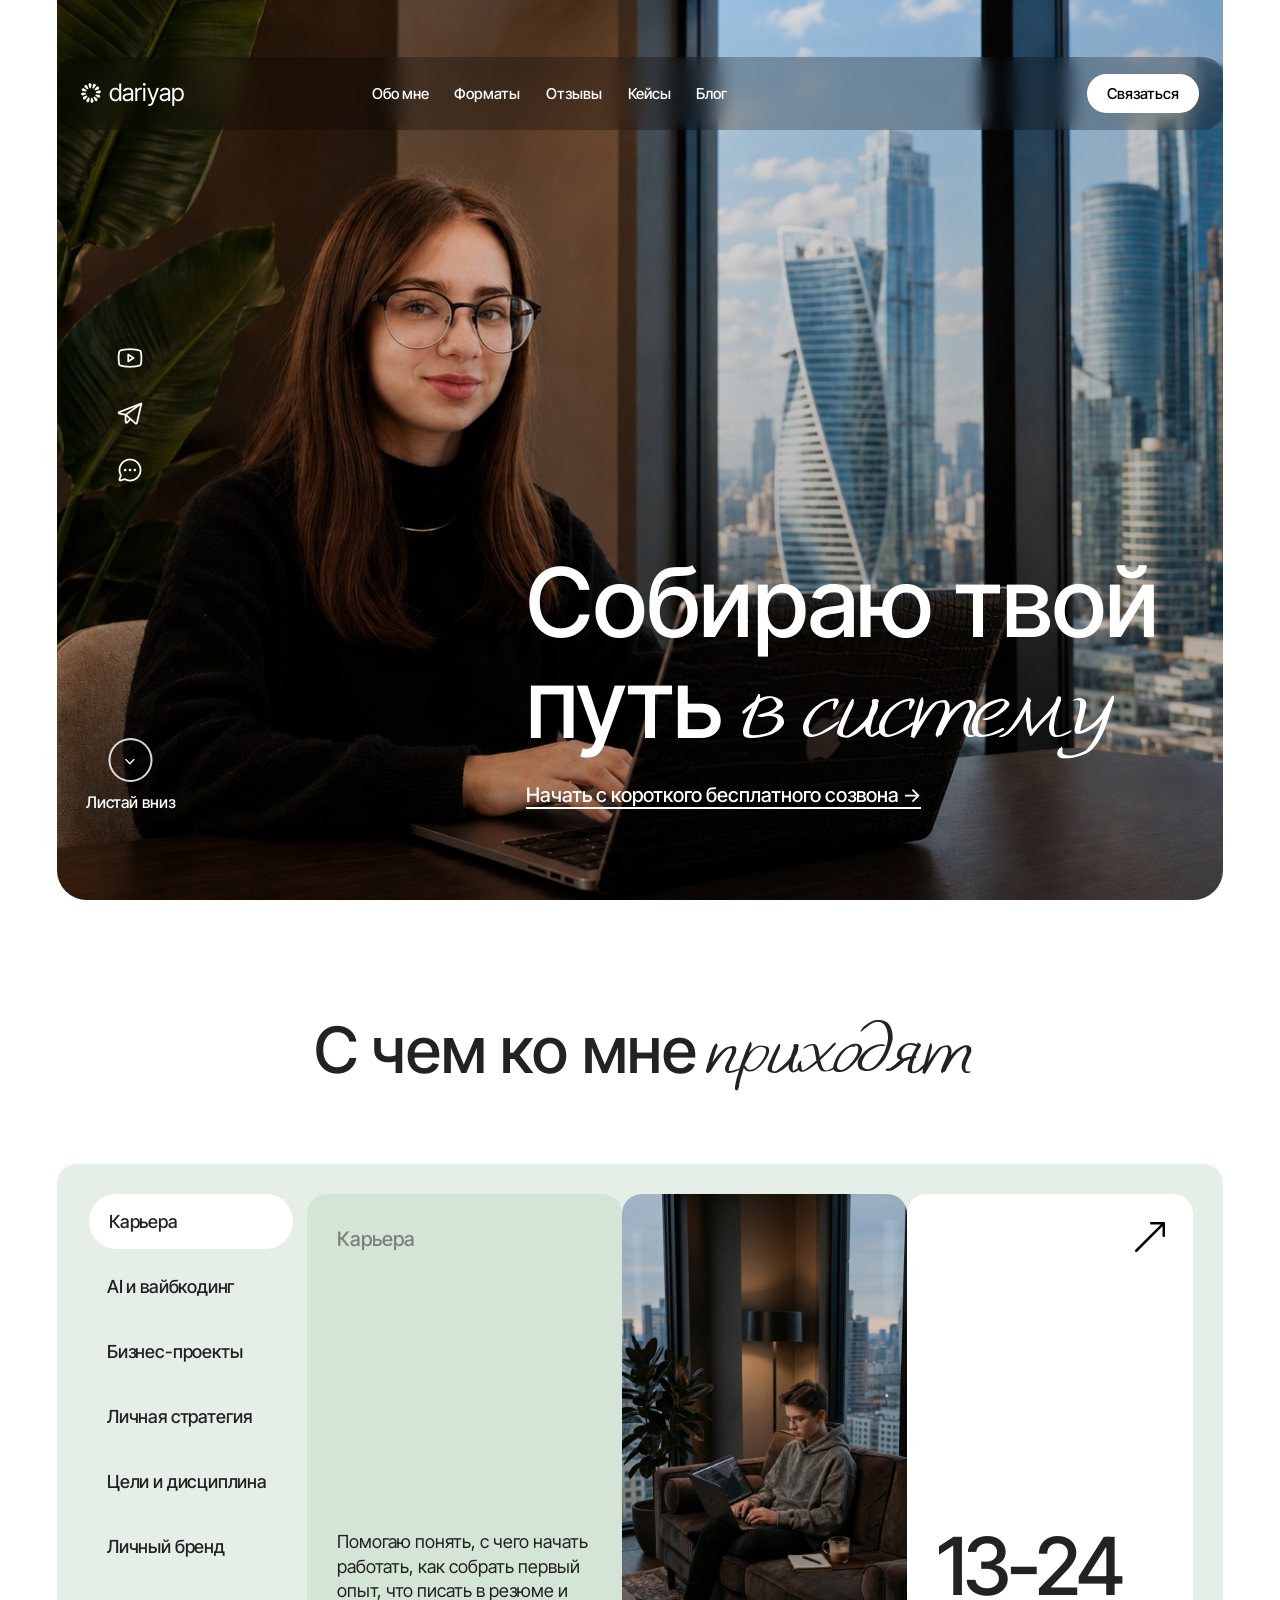
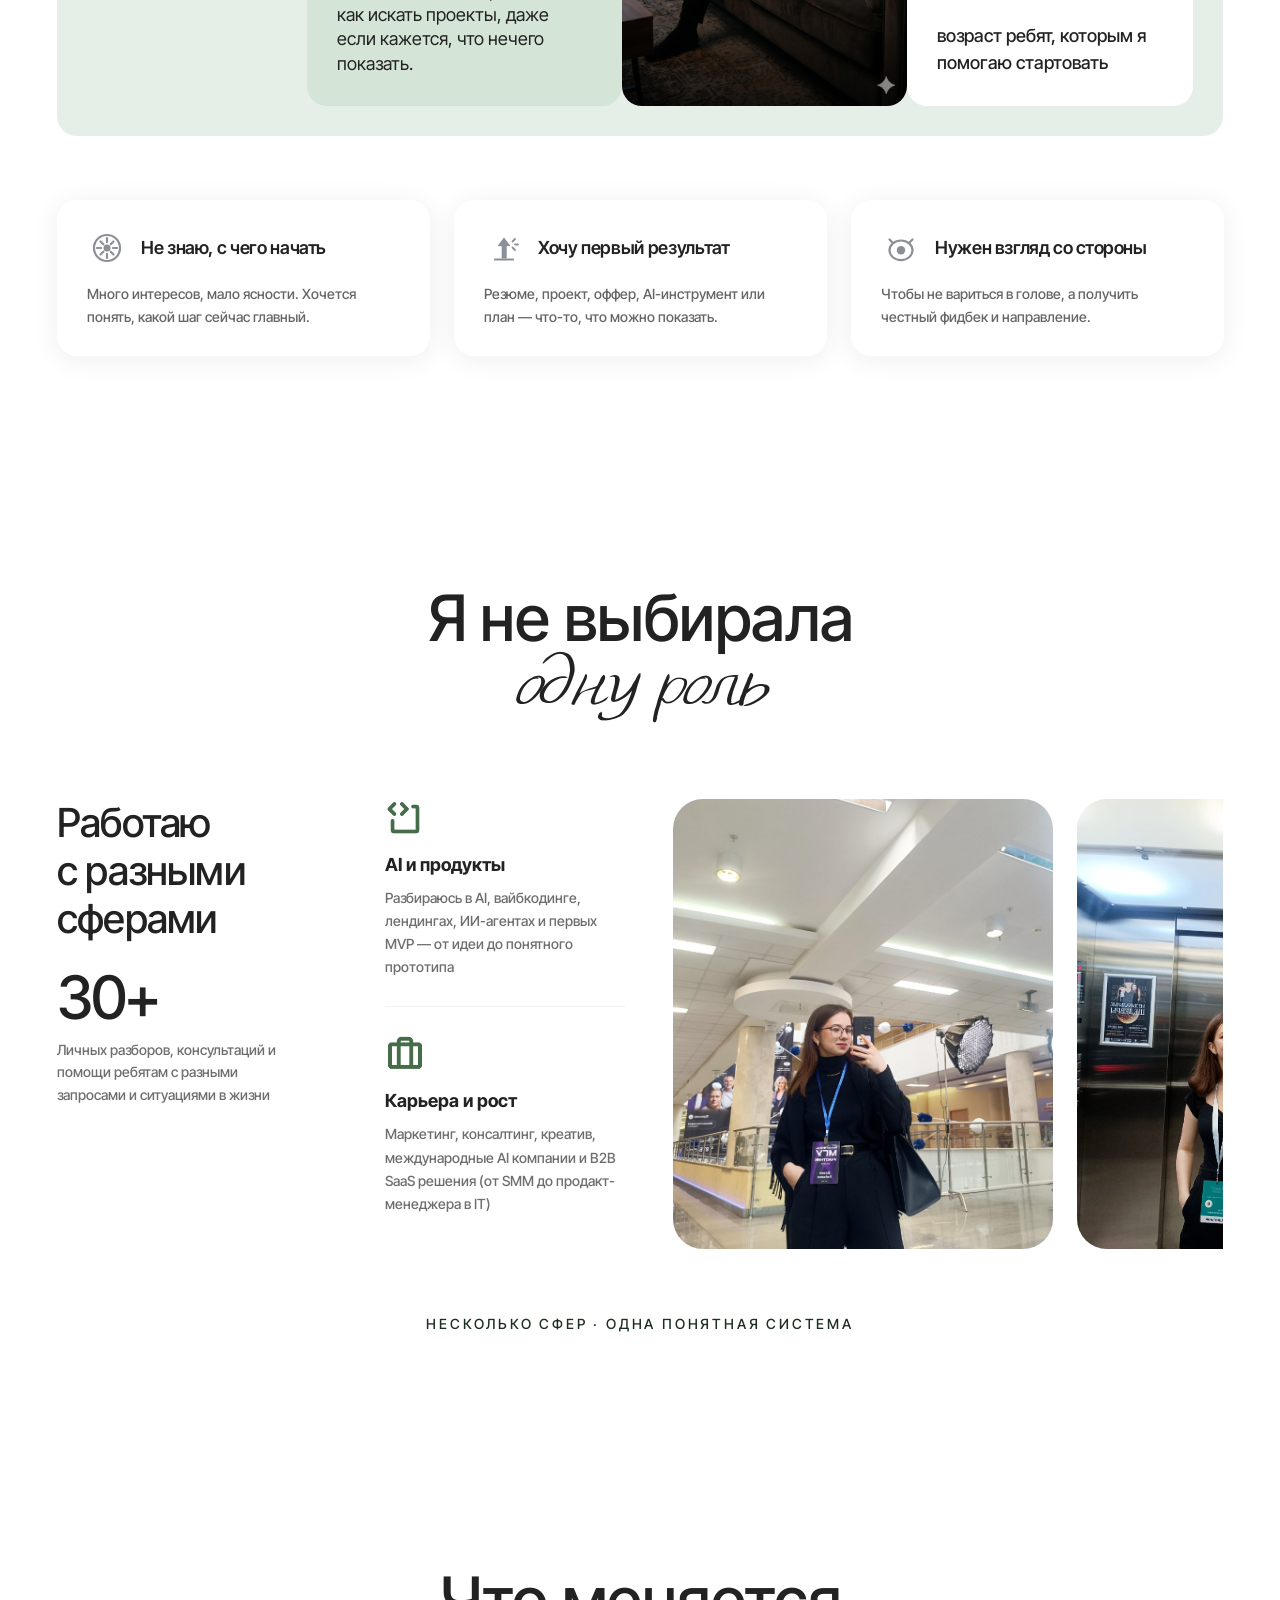
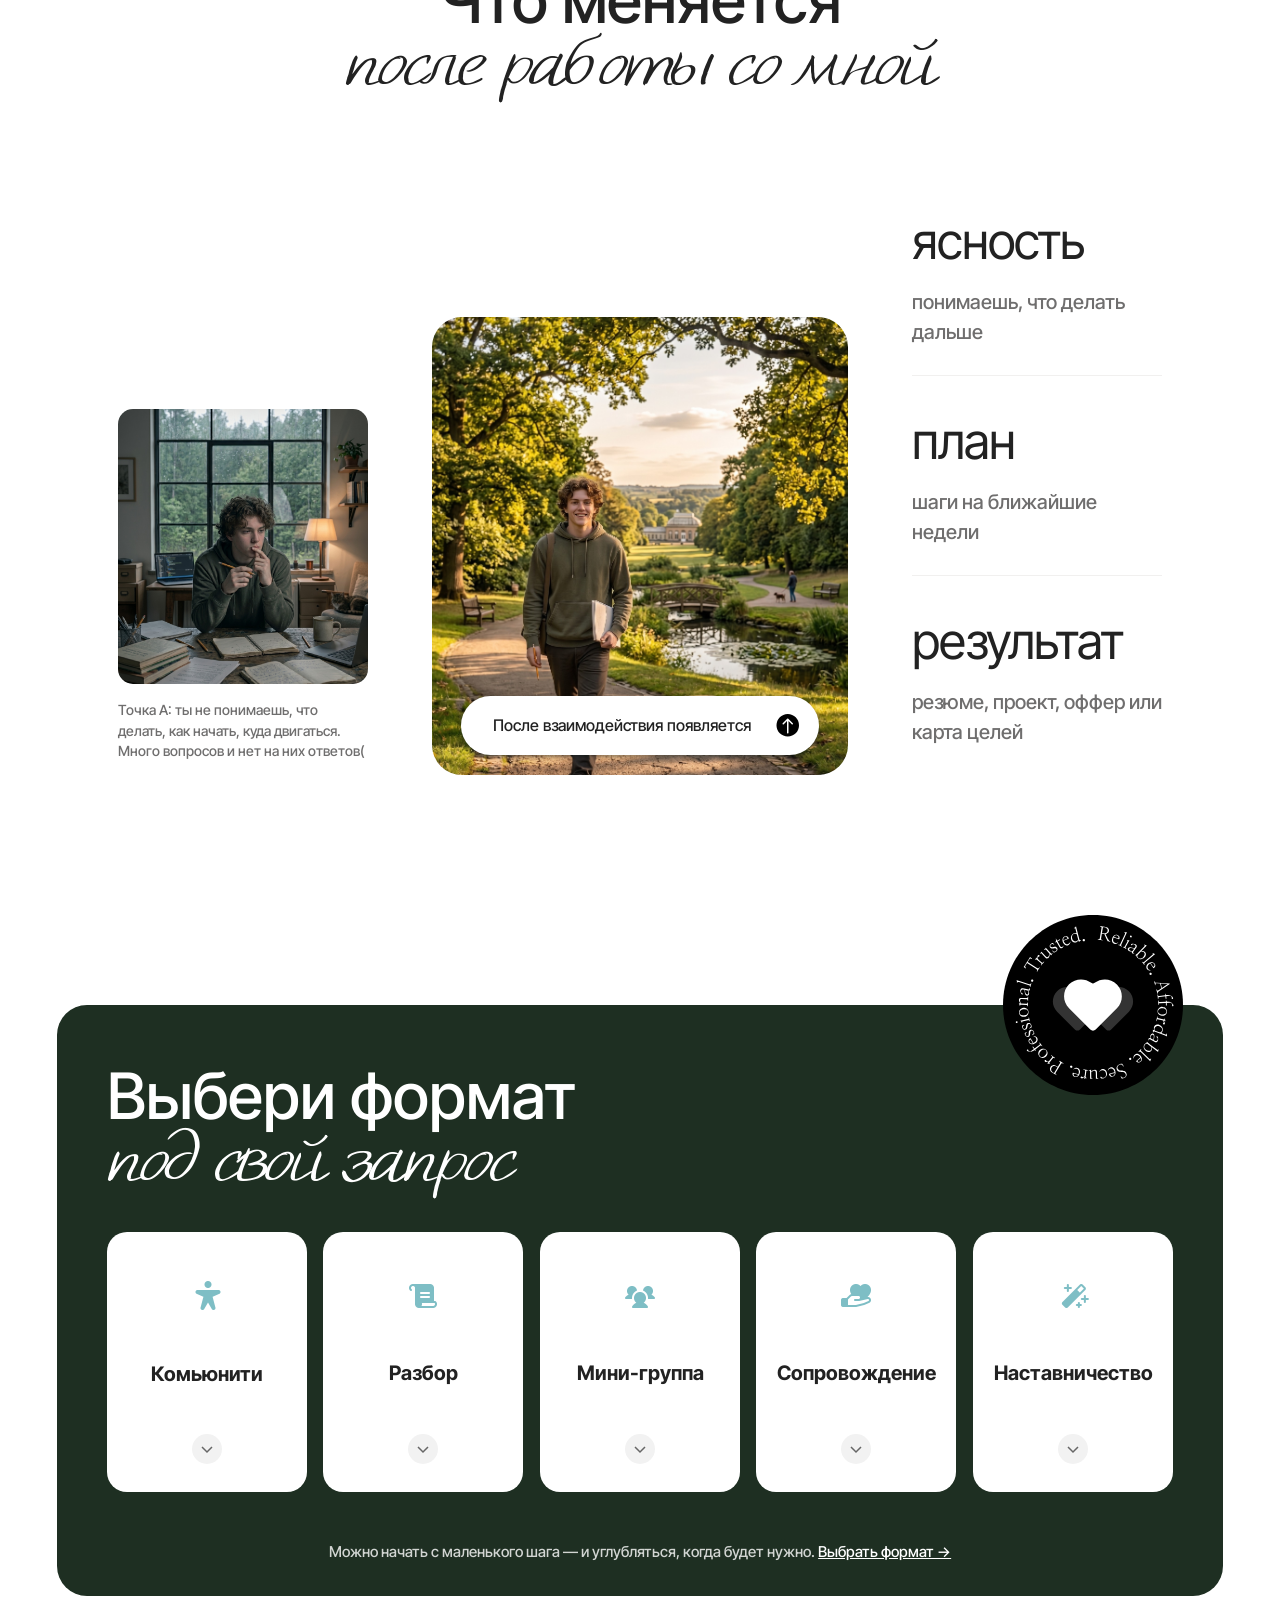
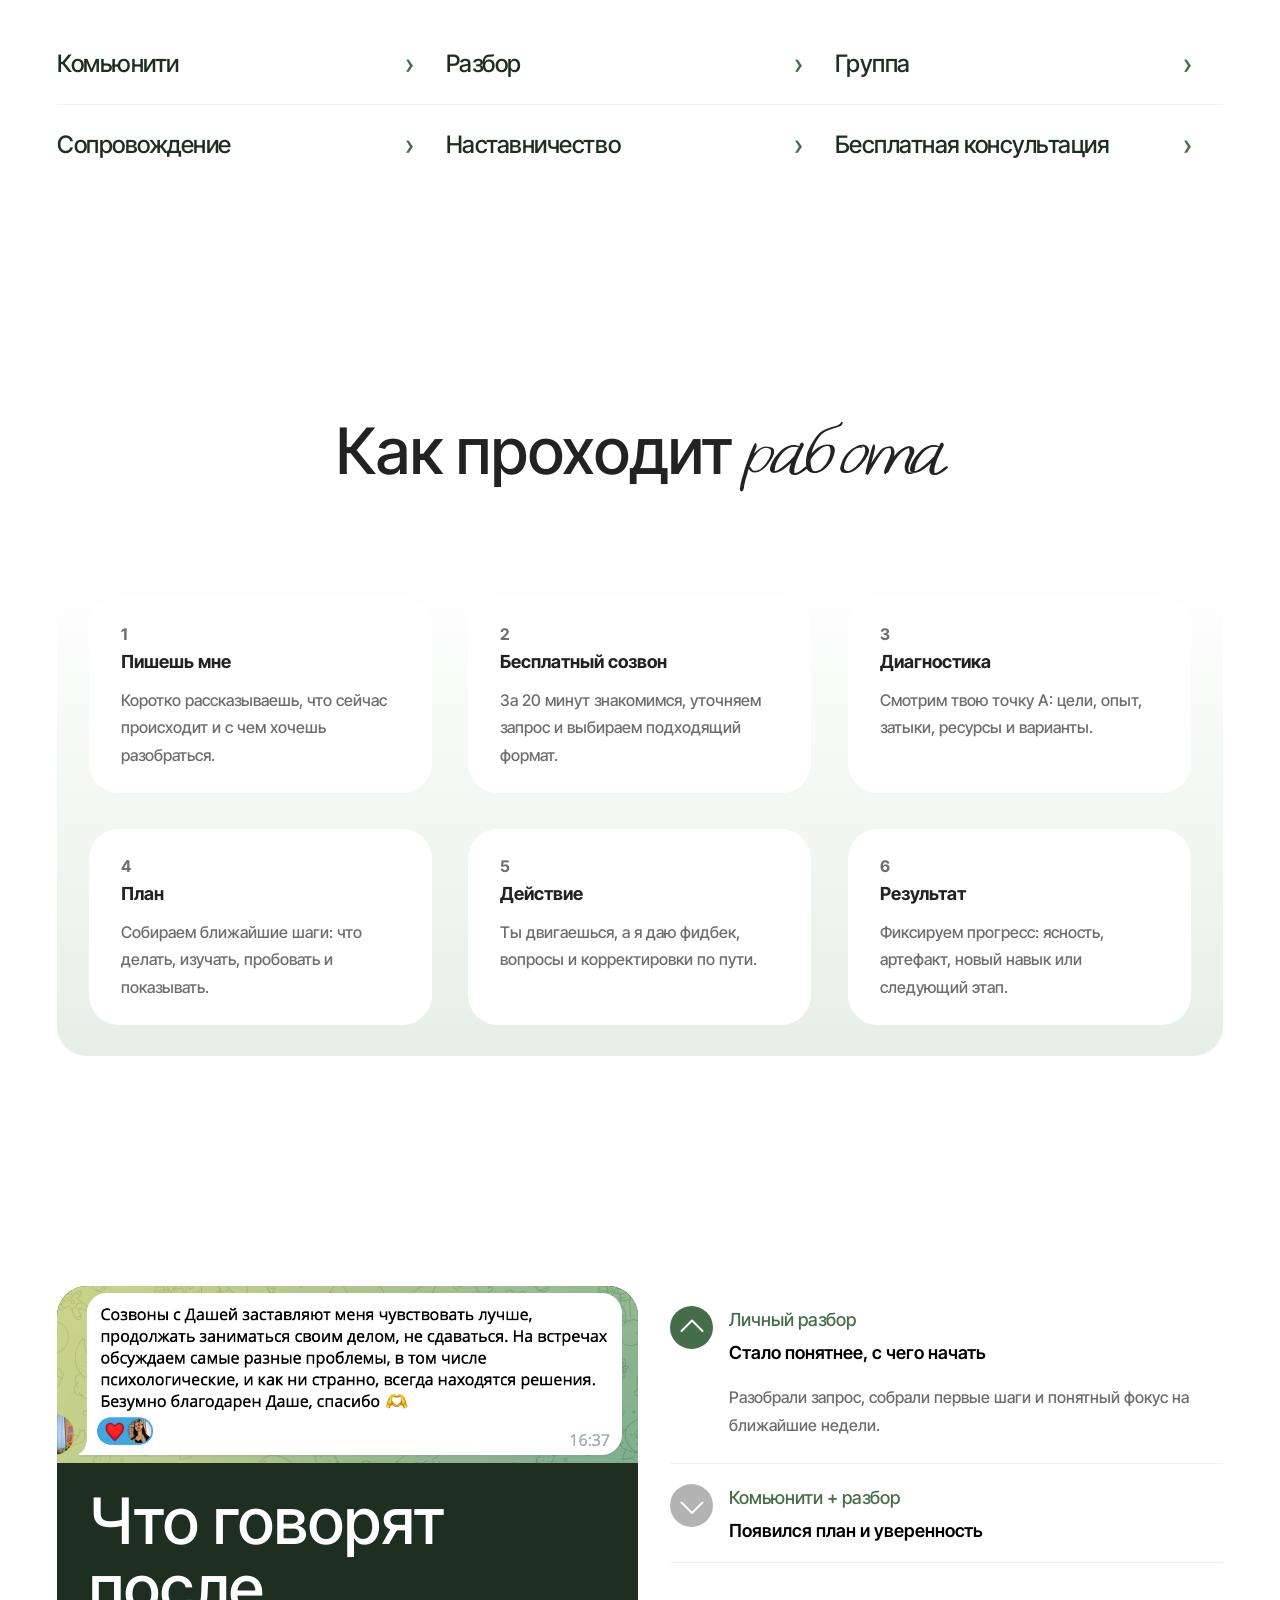
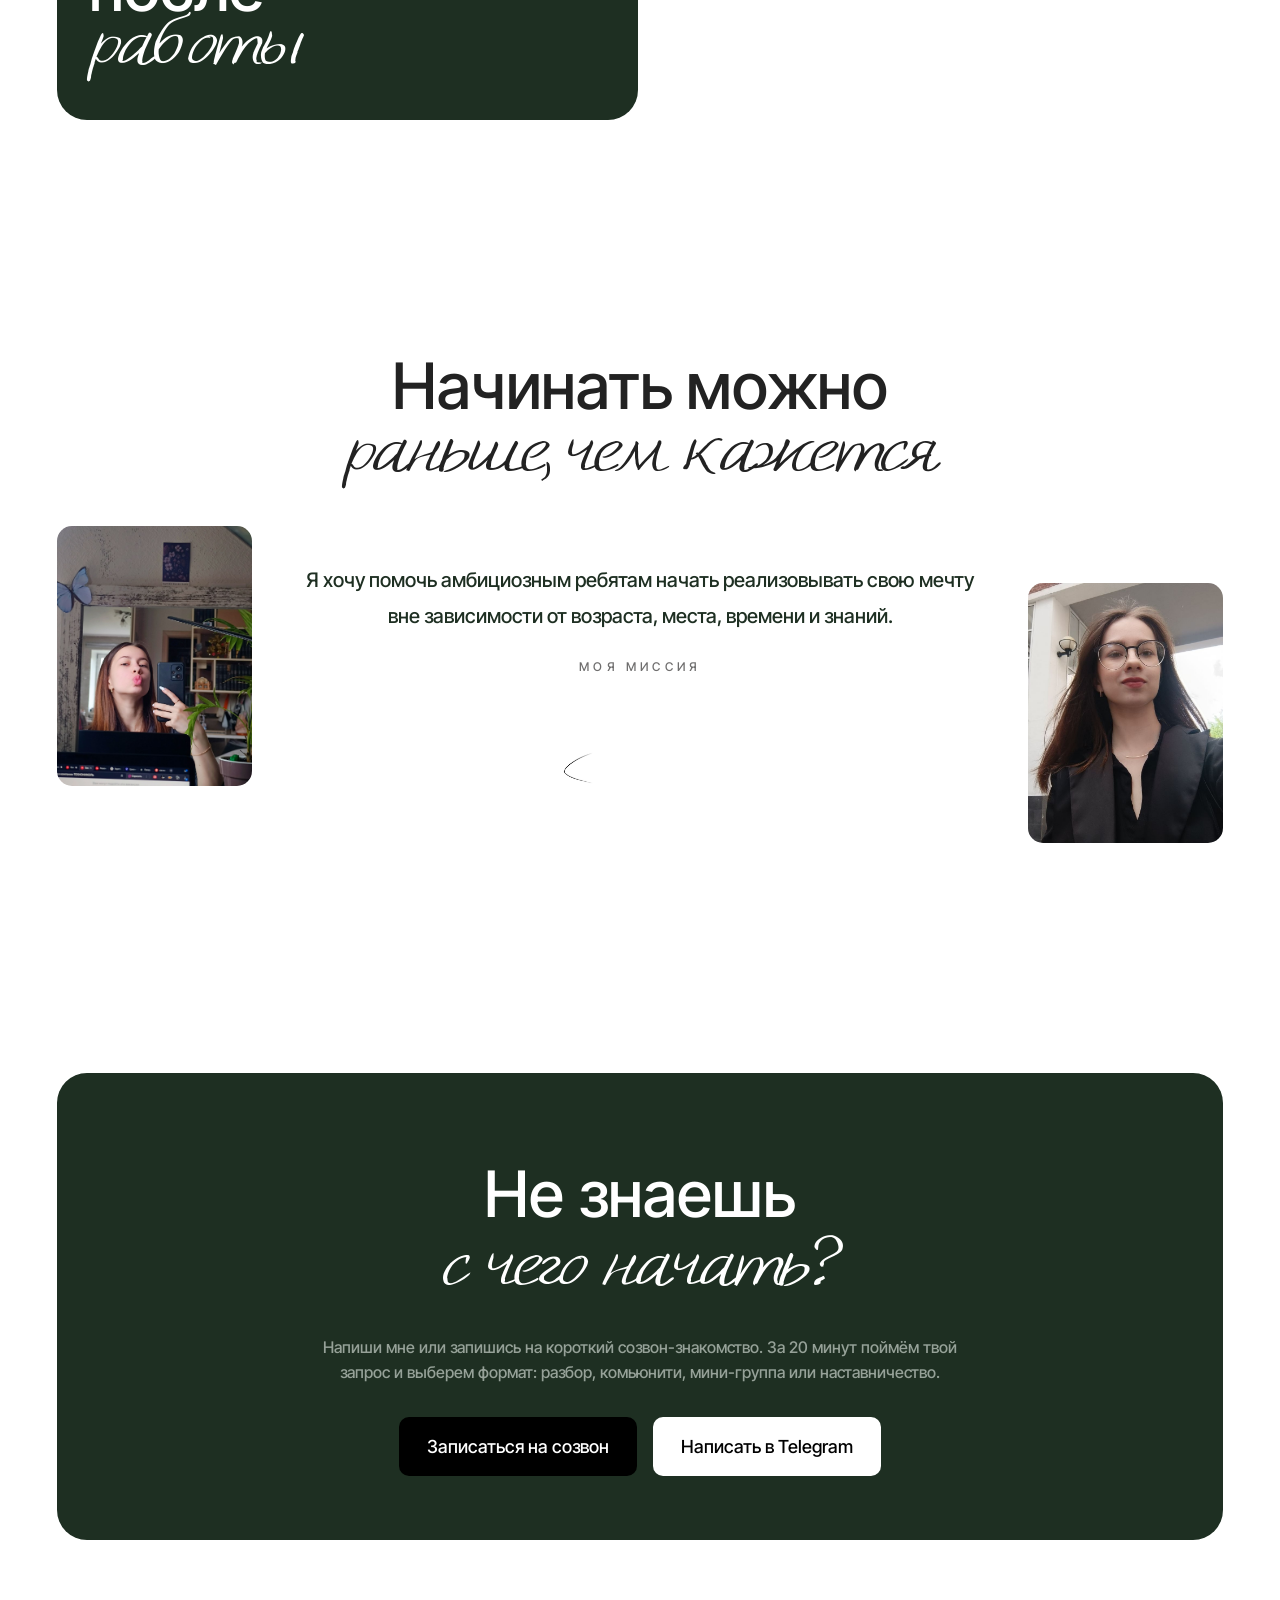
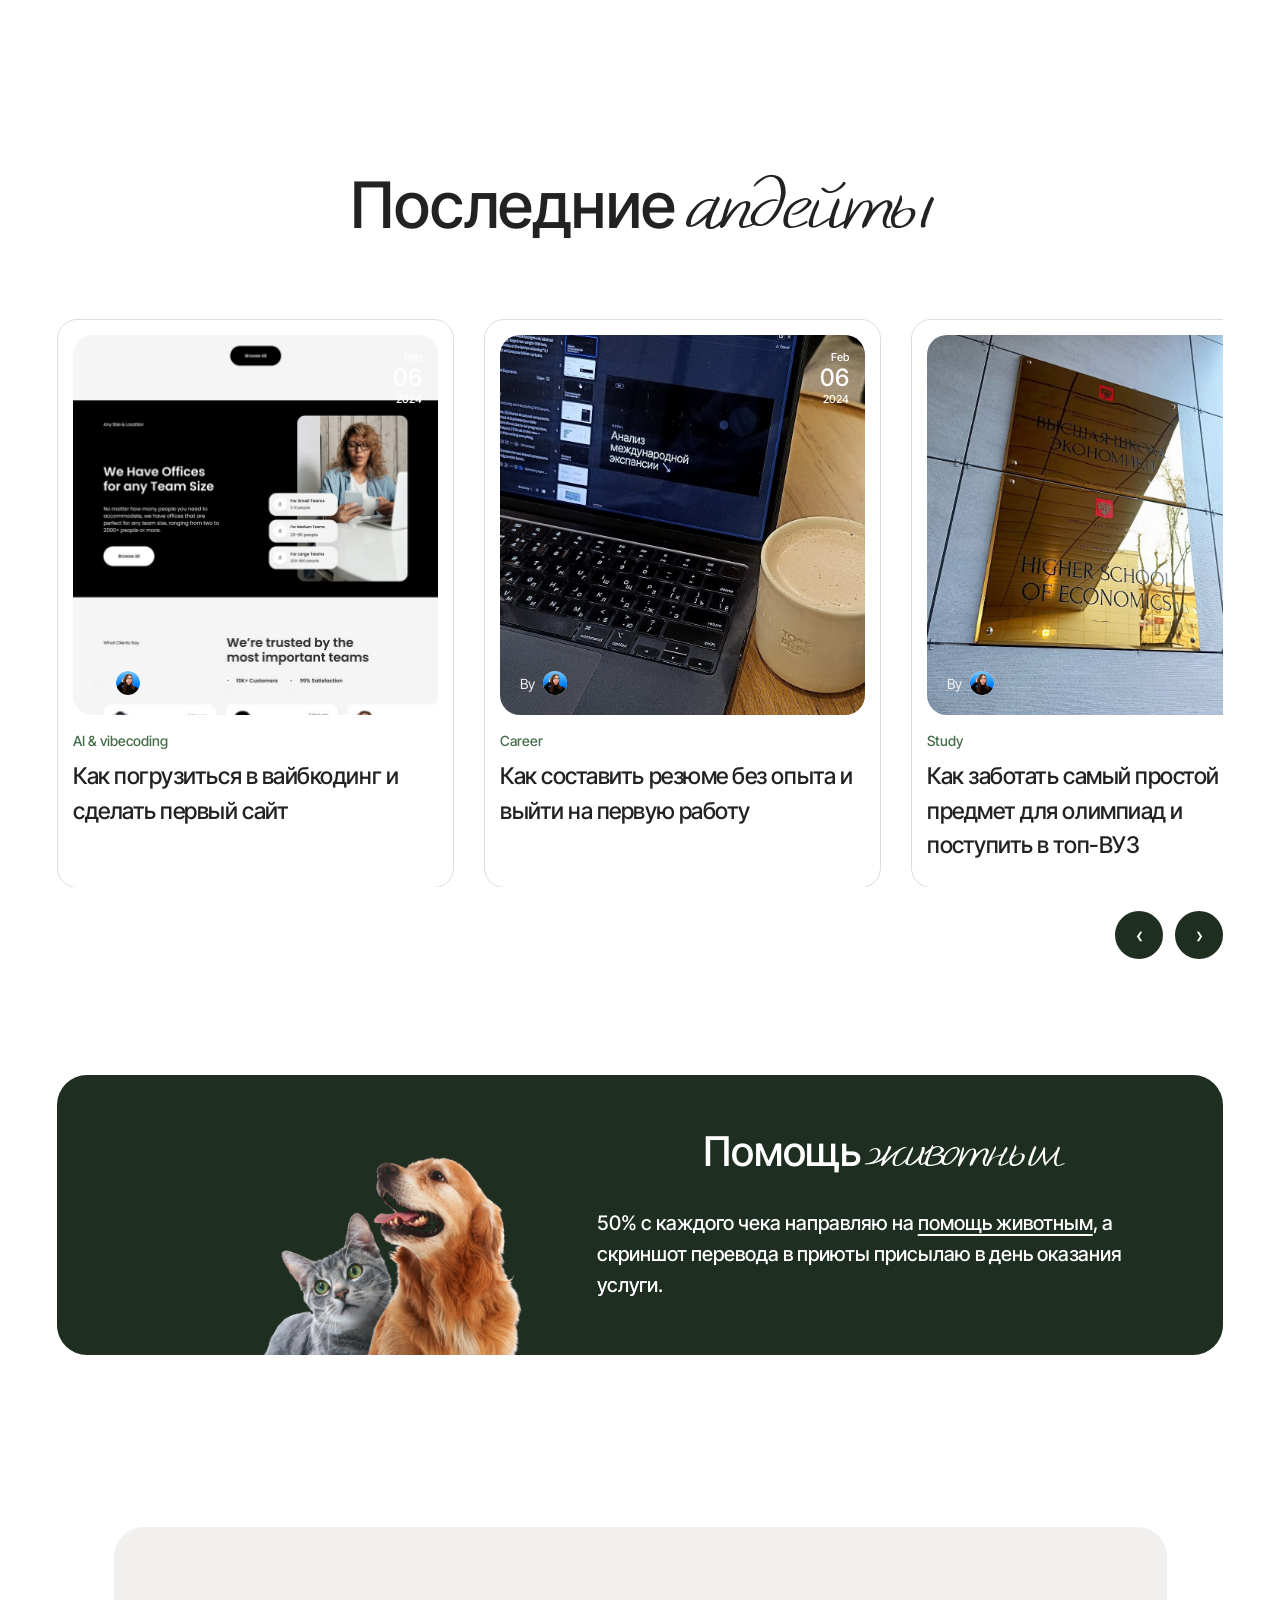
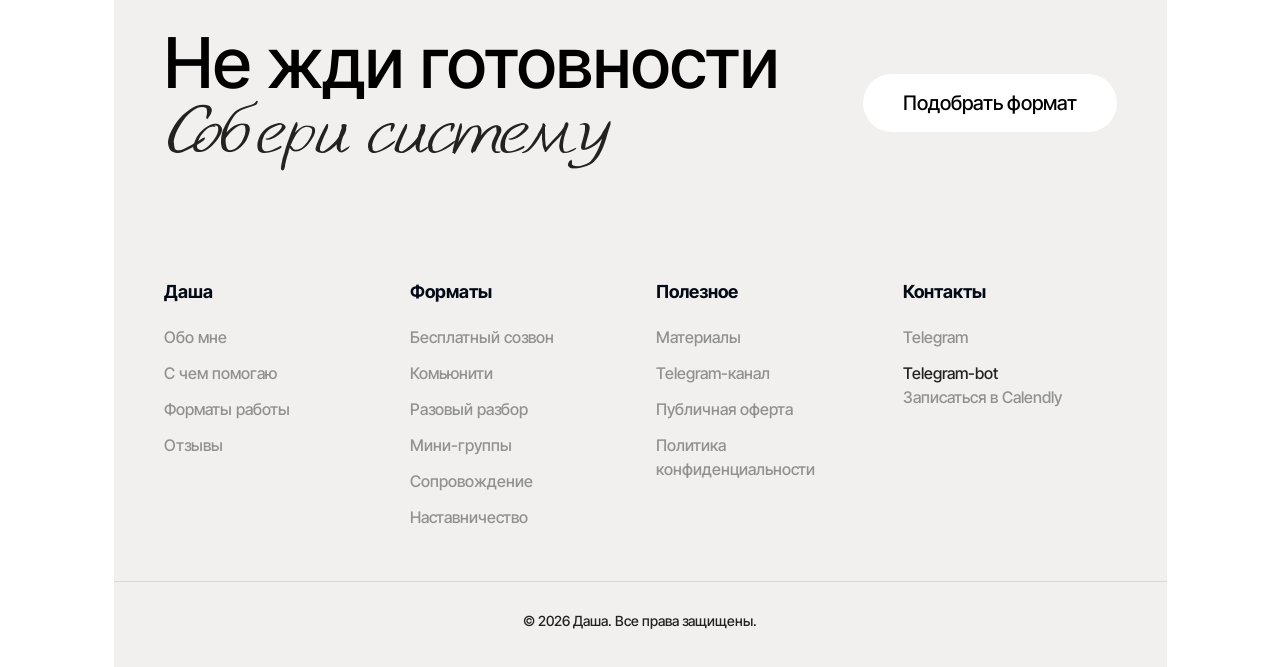
==== index.html @ 3231fe4c "Initial commit: сайт dariyap.ru + автодеплой через GitHub Actions" ====
<!DOCTYPE html>
<html lang="ru">
<head>
  <!-- Yandex.Metrika counter -->
  <script type="text/javascript">
     (function(m,e,t,r,i,k,a){m[i]=m[i]||function(){(m[i].a=m[i].a||[]).push(arguments)};
     m[i].l=1*new Date();
     for (var j = 0; j < document.scripts.length; j++) {if (document.scripts[j].src === r) { return; }}
     k=e.createElement(t),a=e.getElementsByTagName(t)[0],k.async=1,k.src=r,a.parentNode.insertBefore(k,a)})
     (window, document, "script", "https://mc.yandex.ru/metrika/tag.js", "ym");

     ym(110445798, "init", {
          clickmap:true,
          trackLinks:true,
          accurateTrackBounce:true,
          webvisor:true
     });
  </script>
  <noscript><div><img src="https://mc.yandex.ru/watch/110445798" style="position:absolute; left:-9999px;" alt="" /></div></noscript>
  <!-- /Yandex.Metrika counter -->

  <meta charset="UTF-8">
  <meta name="viewport" content="width=device-width, initial-scale=1.0">
  <link rel="icon" href="/favicon.ico" sizes="any">
  <link rel="icon" href="/assets/images/favicon-32x32.png" type="image/png" sizes="32x32">
  <link rel="icon" href="/assets/images/favicon-16x16.png" type="image/png" sizes="16x16">
  <link rel="apple-touch-icon" href="/assets/images/apple-touch-icon.png">
  <meta name="description" content="Даша — менторство, карьера, AI и вайбкодинг. Собираю твой путь в систему.">
  <link rel="canonical" href="https://dariyap.ru/">
  <meta property="og:type" content="website">
  <meta property="og:locale" content="ru_RU">
  <meta property="og:title" content="Даша — ментор и наставник">
  <meta property="og:description" content="Даша — менторство, карьера, AI и вайбкодинг. Собираю твой путь в систему.">
  <meta property="og:url" content="https://dariyap.ru/">
  <meta property="og:image" content="https://dariyap.ru/assets/images/hero-1.jpg">
  <meta name="twitter:card" content="summary_large_image">
  <meta name="twitter:title" content="Даша — ментор и наставник">
  <meta name="twitter:description" content="Даша — менторство, карьера, AI и вайбкодинг. Собираю твой путь в систему.">
  <meta name="twitter:image" content="https://dariyap.ru/assets/images/hero-1.jpg">
  <title>Даша — ментор и наставник</title>
  <link rel="stylesheet" href="css/fonts.css">
  <link rel="stylesheet" href="css/styles.css">
  <link rel="stylesheet" href="css/desktop-figma.css">
  <link rel="stylesheet" href="css/divi-demo.css">
</head>
<body class="figma-desktop">
  <header class="header" id="header">
    <a href="#hero" class="header__logo">
      <img src="assets/images/logo.svg" alt="" width="21" height="21">
      <span>dariyap</span>
    </a>
    <nav class="header__nav" aria-label="Основное меню">
      <a href="#about">Обо мне</a>
      <a href="#formats">Форматы</a>
      <a href="#reviews">Отзывы</a>
      <a href="#changes">Кейсы</a>
      <a href="#blog">Блог</a>
    </nav>
    <a href="https://t.me/daria_ya5" class="header__cta" target="_blank" rel="noopener noreferrer">Связаться</a>
    <button class="header__burger" type="button" aria-label="Открыть меню" aria-expanded="false" id="burger">
      <span></span><span></span><span></span>
    </button>
  </header>

  <main class="page">
    <section class="hero" id="hero">
      <div class="hero__bg" aria-hidden="true">
        <img src="assets/images/hero-1.jpg" alt="">
      </div>
      <div class="hero__overlay">
        <nav class="hero__social" aria-label="Соцсети и контакты">
          <a href="https://www.youtube.com/@dariyapay" class="hero__social-link" target="_blank" rel="noopener noreferrer" aria-label="YouTube">
            <img src="assets/images/hero-social-youtube.png" alt="" width="44" height="44">
          </a>
          <a href="https://t.me/dariyapay" class="hero__social-link" target="_blank" rel="noopener noreferrer" aria-label="Telegram">
            <img src="assets/images/hero-social-telegram.png" alt="" width="44" height="44">
          </a>
          <a href="https://t.me/daria_ya5" class="hero__social-link" target="_blank" rel="noopener noreferrer" aria-label="Написать в чат">
            <img src="assets/images/hero-social-message.png" alt="" width="44" height="44">
          </a>
        </nav>
        <a href="#topics" class="hero__scroll">
          <span class="hero__scroll-group">
            <span class="hero__scroll-ring" aria-hidden="true">
              <img src="assets/images/icon-scroll.svg" alt="" width="20" height="21" class="hero__scroll-icon">
            </span>
            <span class="hero__scroll-label">Листай вниз</span>
          </span>
        </a>
        <div class="hero__content">
          <h1 class="hero__title">
            <span class="hero__title-line">Собираю твой</span>
            <span class="hero__title-line">путь <span class="accent">в систему</span></span>
          </h1>
          <a href="https://calendly.com/dariapaivina/meet-with-me" class="hero__link" target="_blank" rel="noopener noreferrer">Начать с короткого бесплатного созвона →</a>
        </div>
      </div>
    </section>

    <section class="topics" id="topics">
      <div class="container">
        <h2 class="section-title section-title--inline problems__title">
          <span class="section-title__main">С чем ко мне </span><span class="section-title__accent accent">приходят</span>
        </h2>
        <div class="topics__panel">
          <nav class="topics__nav" role="tablist" aria-label="Темы запросов">
            <button type="button" class="topics__tab is-active" role="tab" aria-selected="true" data-topic="career">Карьера</button>
            <button type="button" class="topics__tab" role="tab" data-topic="ai">AI и вайбкодинг</button>
            <button type="button" class="topics__tab" role="tab" data-topic="business">Бизнес-проекты</button>
            <button type="button" class="topics__tab" role="tab" data-topic="strategy">Личная стратегия</button>
            <button type="button" class="topics__tab" role="tab" data-topic="goals">Цели и дисциплина</button>
            <button type="button" class="topics__tab" role="tab" data-topic="brand">Личный бренд</button>
          </nav>
          <div class="topics__switch" aria-hidden="true">
            <button type="button" class="topics__arrow" id="topic-prev" aria-label="Предыдущая тема">
              <svg width="18" height="18" viewBox="0 0 18 18" fill="none"><path d="M11 4l-5 5 5 5" stroke="currentColor" stroke-width="1.6" stroke-linecap="round" stroke-linejoin="round"/></svg>
            </button>
            <span class="topics__switch-name" id="topic-switch-name">Карьера</span>
            <button type="button" class="topics__arrow" id="topic-next" aria-label="Следующая тема">
              <svg width="18" height="18" viewBox="0 0 18 18" fill="none"><path d="M7 4l5 5-5 5" stroke="currentColor" stroke-width="1.6" stroke-linecap="round" stroke-linejoin="round"/></svg>
            </button>
          </div>
          <div class="topics__detail" id="topic-detail">
            <p class="topics__detail-label" id="topic-label">Карьера</p>
            <p class="topics__detail-text" id="topic-text">Помогаю понять, с чего начать работать, как собрать первый опыт, что писать в резюме и как искать проекты, даже если кажется, что нечего показать.</p>
          </div>
          <div class="topics__photo">
            <img src="assets/images/topic-photo.jpg" alt="" id="topic-image">
          </div>
          <div class="topics__stat">
            <a href="#formats" class="topics__stat-arrow" aria-label="Подробнее">
              <img src="assets/images/stat-arrow.svg" alt="" width="30" height="30">
            </a>
            <p class="topics__stat-num">13-24</p>
            <p class="topics__stat-desc">возраст ребят, которым я помогаю стартовать</p>
          </div>
        </div>
        <div class="topics__cards">
          <article class="topic-card">
            <div class="topic-card__head">
              <img src="assets/images/topic-icon-start.svg" alt="" class="topic-card__icon" width="40" height="40">
              <h3 class="topic-card__title">Не знаю, с чего начать</h3>
            </div>
            <p class="topic-card__text">Много интересов, мало ясности. Хочется понять, какой шаг сейчас главный.</p>
          </article>
          <article class="topic-card">
            <div class="topic-card__head">
              <img src="assets/images/topic-icon-result.svg" alt="" class="topic-card__icon" width="40" height="40">
              <h3 class="topic-card__title">Хочу первый результат</h3>
            </div>
            <p class="topic-card__text">Резюме, проект, оффер, AI-инструмент или план — что-то, что можно показать.</p>
          </article>
          <article class="topic-card">
            <div class="topic-card__head">
              <img src="assets/images/topic-icon-view.svg" alt="" class="topic-card__icon" width="40" height="40">
              <h3 class="topic-card__title">Нужен взгляд со стороны</h3>
            </div>
            <p class="topic-card__text">Чтобы не вариться в голове, а получить честный фидбек и направление.</p>
          </article>
        </div>
      </div>
    </section>

    <section class="roles" id="about">
      <div class="container">
        <img src="assets/images/logo-text.svg" alt="" class="roles__brand" width="200" height="34">
        <h2 class="section-title section-title--stack">
          <span class="section-title__main">Я не выбирала</span>
          <span class="section-title__accent accent">одну роль</span>
        </h2>
        <div class="roles__grid">
          <div class="roles__col-text">
            <h3 class="roles__heading">Работаю<br>с разными<br>сферами</h3>
            <p class="roles__stat-big">30+</p>
            <p class="roles__stat-desc">Личных разборов, консультаций и помощи ребятам с разными запросами и ситуациями в жизни</p>
          </div>
          <div class="roles__col-features">
            <div class="roles__feature">
              <img src="assets/images/roles-icon-ai.png" alt="" class="roles__feature-icon" width="40" height="40">
              <h4>AI и продукты</h4>
              <p>Разбираюсь в AI, вайбкодинге, лендингах, ИИ-агентах и первых MVP — от идеи до понятного прототипа</p>
            </div>
            <div class="roles__feature">
              <img src="assets/images/roles-icon-career.png" alt="" class="roles__feature-icon" width="40" height="40">
              <h4>Карьера и рост</h4>
              <p>Маркетинг, консалтинг, креатив, международные AI компании и B2B SaaS решения (от SMM до продакт-менеджера в IT)</p>
            </div>
          </div>
          <div class="roles__gallery">
            <img src="assets/images/gallery-1.png" alt="Даша в городе">
            <img src="assets/images/gallery-2.png" alt="Даша на мероприятии">
            <img src="assets/images/gallery-3.png" alt="Даша у цветочного зеркала">
          </div>
        </div>
        <p class="roles__tagline">Несколько сфер · одна понятная система</p>
      </div>
    </section>

    <section class="changes" id="changes">
      <div class="container">
        <h2 class="section-title section-title--stack">
          <span class="section-title__main">Что меняется</span>
          <span class="section-title__accent accent">после работы со мной</span>
        </h2>
        <div class="changes__grid">
          <div class="changes__before">
            <img src="assets/images/changes-before.jpg" alt="Точка А">
            <p>Точка А: ты не понимаешь, что делать, как начать, куда двигаться. Много вопросов и нет на них ответов(</p>
          </div>
          <div class="changes__center">
            <img src="assets/images/changes-main.jpg" alt="После разбора">
            <a href="#formats" class="changes__pill">
              <span>После взаимодействия появляется</span>
              <img src="assets/images/pill-arrow.svg" alt="" class="changes__pill-icon" width="24" height="24">
            </a>
          </div>
          <div class="changes__steps">
            <div class="changes__step">
              <h4>ясность</h4>
              <p>понимаешь, что делать дальше</p>
            </div>
            <div class="changes__step">
              <h4>план</h4>
              <p>шаги на ближайшие недели</p>
            </div>
            <div class="changes__step">
              <h4>результат</h4>
              <p>резюме, проект, оффер или карта целей</p>
            </div>
          </div>
        </div>
      </div>
    </section>

    <section class="formats" id="formats">
      <div class="container">
        <div class="formats__block">
          <div class="formats__head">
            <h2 class="formats__title">
              <span>Выбери формат</span>
              <span class="accent">под свой запрос</span>
            </h2>
            <img src="assets/images/decor.svg" alt="" class="decor-badge formats__badge" width="180" height="180">
          </div>
          <div class="formats__cards">
            <a href="formats/community.html" class="format-card">
              <img src="assets/images/format-icon-community.png" alt="" class="format-card__icon" width="33" height="32">
              <h4>Комьюнити</h4>
              <span class="format-card__arrow" aria-hidden="true">
                <svg width="20" height="20" viewBox="0 0 20 20"><path d="M5 8l5 5 5-5" stroke="currentColor" stroke-width="1.5" fill="none"/></svg>
              </span>
            </a>
            <a href="formats/review.html" class="format-card">
              <img src="assets/images/format-icon-review.png" alt="" class="format-card__icon" width="33" height="32">
              <h4>Разбор</h4>
              <span class="format-card__arrow" aria-hidden="true">
                <svg width="20" height="20" viewBox="0 0 20 20"><path d="M5 8l5 5 5-5" stroke="currentColor" stroke-width="1.5" fill="none"/></svg>
              </span>
            </a>
            <a href="formats/group.html" class="format-card">
              <img src="assets/images/format-icon-group.png" alt="" class="format-card__icon" width="33" height="32">
              <h4>Мини-группа</h4>
              <span class="format-card__arrow" aria-hidden="true">
                <svg width="20" height="20" viewBox="0 0 20 20"><path d="M5 8l5 5 5-5" stroke="currentColor" stroke-width="1.5" fill="none"/></svg>
              </span>
            </a>
            <a href="formats/support.html" class="format-card">
              <img src="assets/images/format-icon-support.png" alt="" class="format-card__icon" width="33" height="32">
              <h4>Сопровождение</h4>
              <span class="format-card__arrow" aria-hidden="true">
                <svg width="20" height="20" viewBox="0 0 20 20"><path d="M5 8l5 5 5-5" stroke="currentColor" stroke-width="1.5" fill="none"/></svg>
              </span>
            </a>
            <a href="formats/mentorship.html" class="format-card">
              <img src="assets/images/format-icon-mentor.png" alt="" class="format-card__icon" width="33" height="32">
              <h4>Наставничество</h4>
              <span class="format-card__arrow" aria-hidden="true">
                <svg width="20" height="20" viewBox="0 0 20 20"><path d="M5 8l5 5 5-5" stroke="currentColor" stroke-width="1.5" fill="none"/></svg>
              </span>
            </a>
          </div>
          <div class="formats__footer-bar">
            Можно начать с маленького шага — и углубляться, когда будет нужно.
            <a href="https://calendly.com/dariapaivina/meet-with-me" target="_blank" rel="noopener noreferrer">Выбрать формат →</a>
          </div>
        </div>
        <div class="formats__faq">
          <div class="formats__faq-col">
            <a href="formats/community.html" class="formats__faq-item"><span>Комьюнити</span><span class="formats__faq-chevron" aria-hidden="true">›</span></a>
            <a href="formats/support.html" class="formats__faq-item"><span>Сопровождение</span><span class="formats__faq-chevron" aria-hidden="true">›</span></a>
          </div>
          <div class="formats__faq-col">
            <a href="formats/review.html" class="formats__faq-item"><span>Разбор</span><span class="formats__faq-chevron" aria-hidden="true">›</span></a>
            <a href="formats/mentorship.html" class="formats__faq-item"><span>Наставничество</span><span class="formats__faq-chevron" aria-hidden="true">›</span></a>
          </div>
          <div class="formats__faq-col">
            <a href="formats/group.html" class="formats__faq-item"><span>Группа</span><span class="formats__faq-chevron" aria-hidden="true">›</span></a>
            <a href="formats/consultation.html" class="formats__faq-item"><span>Бесплатная консультация</span><span class="formats__faq-chevron" aria-hidden="true">›</span></a>
          </div>
        </div>
      </div>
    </section>

    <section class="process" id="process">
      <div class="container">
        <h2 class="section-title section-title--inline">
          <span class="section-title__main">Как проходит</span>
          <span class="section-title__accent accent">работа</span>
        </h2>
        <div class="process__wrap">
          <div class="process__grid">
            <article class="process-card">
              <p class="process-card__num">1</p>
              <h4>Пишешь мне</h4>
              <p>Коротко рассказываешь, что сейчас происходит и с чем хочешь разобраться.</p>
            </article>
            <article class="process-card">
              <p class="process-card__num">2</p>
              <h4>Бесплатный созвон</h4>
              <p>За 20 минут знакомимся, уточняем запрос и выбираем подходящий формат.</p>
            </article>
            <article class="process-card">
              <p class="process-card__num">3</p>
              <h4>Диагностика</h4>
              <p>Смотрим твою точку А: цели, опыт, затыки, ресурсы и варианты.</p>
            </article>
            <article class="process-card">
              <p class="process-card__num">4</p>
              <h4>План</h4>
              <p>Собираем ближайшие шаги: что делать, изучать, пробовать и показывать.</p>
            </article>
            <article class="process-card">
              <p class="process-card__num">5</p>
              <h4>Действие</h4>
              <p>Ты двигаешься, а я даю фидбек, вопросы и корректировки по пути.</p>
            </article>
            <article class="process-card">
              <p class="process-card__num">6</p>
              <h4>Результат</h4>
              <p>Фиксируем прогресс: ясность, артефакт, новый навык или следующий этап.</p>
            </article>
          </div>
        </div>
      </div>
    </section>

    <section class="reviews" id="reviews">
      <div class="container">
        <div class="reviews__layout">
          <div class="reviews__feature">
            <img src="assets/images/decor.svg" alt="" class="decor-badge reviews__badge" width="120" height="120">
            <img src="assets/images/reviews-screenshot.png" alt="Скриншот отзыва в Telegram" class="reviews__screenshot" id="reviews-screenshot">
            <h2 class="reviews__title">
              <span>Что говорят после</span>
              <span class="accent">работы</span>
            </h2>
          </div>
          <div class="reviews__accordion" id="reviews-accordion">
            <article class="review-item is-open" data-screenshot="assets/images/reviews-screenshot.png">
              <button type="button" class="review-item__head" aria-expanded="true">
                <span class="review-item__toggle" aria-hidden="true">
                  <img src="assets/images/review-chevron-active.svg" alt="" width="43" height="43">
                </span>
                <span class="review-item__meta">
                  <span class="review-item__tag">Личный разбор</span>
                  <span class="review-item__title">Стало понятнее, с чего начать</span>
                </span>
              </button>
              <div class="review-item__body">
                <p>Разобрали запрос, собрали первые шаги и понятный фокус на ближайшие недели.</p>
              </div>
            </article>
            <article class="review-item" data-screenshot="assets/images/reviews-screenshot-community.png">
              <button type="button" class="review-item__head" aria-expanded="false">
                <span class="review-item__toggle" aria-hidden="true">
                  <img src="assets/images/review-chevron.svg" alt="" width="43" height="43">
                </span>
                <span class="review-item__meta">
                  <span class="review-item__tag">Комьюнити + разбор</span>
                  <span class="review-item__title">Появился план и уверенность</span>
                </span>
              </button>
              <div class="review-item__body" hidden>
                <p>После встречи появилась структура действий и поддержка сообщества.</p>
              </div>
            </article>
          </div>
        </div>
      </div>
    </section>

    <section class="mission" id="mission">
      <div class="container mission__inner">
        <h2 class="section-title section-title--stack">
          <span class="section-title__main">Начинать можно</span>
          <span class="section-title__accent accent">раньше, чем кажется</span>
        </h2>
        <div class="mission__layout">
          <img src="assets/images/mission-left.png" alt="Даша" class="mission__photo mission__photo--left">
          <div class="mission__center">
            <p class="mission__text">Я хочу помочь амбициозным ребятам начать реализовывать свою мечту вне зависимости от возраста, места, времени и знаний.</p>
            <p class="mission__label">моя миссия</p>
            <img src="assets/images/signature.png" alt="" class="mission__signature" aria-hidden="true">
          </div>
          <img src="assets/images/mission-right.jpg" alt="Даша" class="mission__photo mission__photo--right">
        </div>
      </div>
    </section>

    <section class="cta" id="cta">
      <div class="container">
        <div class="cta__box">
          <h2 class="cta__title">
            <span>Не знаешь</span>
            <span class="accent">с чего начать?</span>
          </h2>
          <p class="cta__desc">Напиши мне или запишись на короткий созвон-знакомство. За 20 минут поймём твой запрос и выберем формат: разбор, комьюнити, мини-группа или наставничество.</p>
          <div class="cta__buttons">
            <a href="https://calendly.com/dariapaivina/meet-with-me" class="btn btn--dark" target="_blank" rel="noopener noreferrer">Записаться на созвон</a>
            <a href="https://t.me/daria_ya5" class="btn btn--light" target="_blank" rel="noopener noreferrer">Написать в Telegram</a>
          </div>
        </div>
      </div>
    </section>

    <section class="blog" id="blog">
      <div class="container">
        <h2 class="section-title section-title--inline">
          <span class="section-title__main">Последние</span>
          <span class="section-title__accent accent">апдейты</span>
        </h2>
        <div class="blog__track-wrap">
          <div class="blog__track" id="blog-track">
            <a href="https://t.me/dariyapay/1908" class="blog-card" target="_blank" rel="noopener noreferrer">
              <div class="blog-card__img">
                <img src="assets/images/blog-1.png" alt="">
                <div class="blog-card__date"><span>Feb</span><strong>06</strong><span>2024</span></div>
                <div class="blog-card__by">By <img src="assets/images/avatar.jpg" alt="" width="24" height="24"></div>
              </div>
              <p class="blog-card__tag">AI &amp; vibecoding</p>
              <h3>Как погрузиться в вайбкодинг и сделать первый сайт</h3>
            </a>
            <a href="https://t.me/dariyapay/1625" class="blog-card" target="_blank" rel="noopener noreferrer">
              <div class="blog-card__img">
                <img src="assets/images/blog-2.png" alt="">
                <div class="blog-card__date"><span>Feb</span><strong>06</strong><span>2024</span></div>
                <div class="blog-card__by">By <img src="assets/images/avatar.jpg" alt="" width="24" height="24"></div>
              </div>
              <p class="blog-card__tag">Career</p>
              <h3>Как составить резюме без опыта и выйти на первую работу</h3>
            </a>
            <a href="https://t.me/dariyapay/1165" class="blog-card" target="_blank" rel="noopener noreferrer">
              <div class="blog-card__img">
                <img src="assets/images/blog-3.png" alt="">
                <div class="blog-card__date"><span>Feb</span><strong>06</strong><span>2024</span></div>
                <div class="blog-card__by">By <img src="assets/images/avatar.jpg" alt="" width="24" height="24"></div>
              </div>
              <p class="blog-card__tag">Study</p>
              <h3>Как заботать самый простой предмет для олимпиад и поступить в топ-ВУЗ</h3>
            </a>
          </div>
        </div>
        <div class="blog__nav">
          <button type="button" id="blog-prev" aria-label="Предыдущие">‹</button>
          <button type="button" id="blog-next" aria-label="Следующие">›</button>
        </div>
      </div>
    </section>

    <section class="charity">
      <div class="container">
        <div class="charity__box">
          <div class="charity__media">
            <img src="assets/images/charity-pets.png" alt="">
          </div>
          <div class="charity__content">
            <h2 class="charity__title section-title section-title--inline">
              <span class="section-title__main">Помощь</span>
              <span class="section-title__accent accent">животным</span>
            </h2>
            <p class="charity__desc">50% с каждого чека направляю на <a href="https://www.mos.ru/city/projects/blago/zhivotnym/" target="_blank" rel="noopener noreferrer">помощь животным</a>, а скриншот перевода в приюты присылаю в день оказания услуги.</p>
          </div>
        </div>
      </div>
    </section>
  </main>

  <footer class="footer" id="footer">
    <div class="container footer__shell">
      <div class="footer__cta-block">
        <h2 class="footer__title">
          <span>Не жди готовности</span>
          <span class="accent">Собери систему</span>
        </h2>
        <a href="https://calendly.com/dariapaivina/meet-with-me" class="footer__pill-btn" target="_blank" rel="noopener noreferrer">Подобрать формат</a>
      </div>
      <div class="footer__links">
        <div class="footer__col">
          <h4>Даша</h4>
          <a href="#about">Обо мне</a>
          <a href="#topics">С чем помогаю</a>
          <a href="#formats">Форматы работы</a>
          <a href="#reviews">Отзывы</a>
        </div>
        <div class="footer__col">
          <h4>Форматы</h4>
          <a href="formats/consultation.html">Бесплатный созвон</a>
          <a href="formats/community.html">Комьюнити</a>
          <a href="formats/review.html">Разовый разбор</a>
          <a href="formats/group.html">Мини-группы</a>
          <a href="formats/support.html">Сопровождение</a>
          <a href="formats/mentorship.html">Наставничество</a>
        </div>
        <div class="footer__col">
          <h4>Полезное</h4>
          <a href="#blog">Материалы</a>
          <a href="https://t.me/dariyapay" target="_blank" rel="noopener noreferrer">Telegram-канал</a>
          <a href="offer.html">Публичная оферта</a>
          <a href="privacy.html">Политика конфиденциальности</a>
        </div>
        <div class="footer__col">
          <h4>Контакты</h4>
          <a href="https://t.me/daria_ya5" class="footer__contact" target="_blank" rel="noopener noreferrer"><span class="footer__contact-icon" aria-hidden="true"></span>Telegram</a>
          <span class="footer__note">Telegram-bot</span>
          <a href="https://calendly.com/dariapaivina/meet-with-me" class="footer__contact" target="_blank" rel="noopener noreferrer"><span class="footer__contact-icon" aria-hidden="true"></span>Записаться в Calendly</a>
        </div>
      </div>
      <p class="footer__copy">© 2026 Даша. Все права защищены.</p>
    </div>
  </footer>

  <a href="#hero" class="fab" aria-label="Наверх">
    <img src="assets/images/icon-arrow-up.svg" alt="" width="20" height="21">
  </a>

  <script src="js/main.js"></script>
  <script src="js/animations.js"></script>
</body>
</html>
---- css/fonts.css ----
@font-face {
  font-family: "Inter Tight";
  src: url("../assets/fonts/InterTight-VariableFont_wght.ttf") format("truetype");
  font-weight: 100 900;
  font-style: normal;
  font-display: swap;
}

@font-face {
  font-family: "Inter Tight";
  src: url("../assets/fonts/InterTight-Black.ttf") format("truetype");
  font-weight: 900;
  font-style: normal;
  font-display: swap;
}

@font-face {
  font-family: "LeoHand";
  src: url("../assets/fonts/LeoHand-Light.ttf") format("truetype");
  font-weight: 300;
  font-style: normal;
  font-display: swap;
}
---- css/styles.css ----
:root {
  --green-dark: #1e2f22;
  --green-accent: #466d4a;
  --green-light: #e6efe7;
  --green-chat: #c5d1b1;
  --border: #f1f0ef;
  --border-card: #dedddc;
  --text: #222;
  --text-muted: #6f6e6e;
  --text-soft: #666;
  --text-nav: #919191;
  --text-heading: #040a16;
  --white: #fff;
  --black: #000;
  --footer-bg: #f1f0ef;
  --cta-sub: rgba(230, 239, 231, 0.6);

  --font-sans: "Inter Tight", system-ui, sans-serif;
  --font-accent: "LeoHand", cursive;

  --radius-sm: 10px;
  --radius-md: 15px;
  --radius-lg: 20px;
  --radius-xl: 30px;
  --radius-pill: 100px;

  --container: 1470px;
  --gutter: clamp(16px, 4.44vw, 65px);
  --section-pad: clamp(96px, 9vw, 120px);
  --block-gap: 64px;
}

*, *::before, *::after { box-sizing: border-box; }
html { scroll-behavior: smooth; }

body {
  margin: 0;
  font-family: var(--font-sans);
  font-weight: 500;
  font-size: 16px;
  line-height: 1.5;
  color: var(--text);
  background: var(--white);
  -webkit-font-smoothing: antialiased;
}

img { max-width: 100%; height: auto; display: block; }
a { color: inherit; text-decoration: none; }
button { font: inherit; cursor: pointer; border: none; background: none; }
ul { margin: 0; padding: 0; list-style: none; }

.container {
  width: min(var(--container), 100% - var(--gutter) * 2);
  margin-inline: auto;
}

.accent {
  font-family: var(--font-accent);
  font-weight: 300;
}

/* Section titles */
.section-title {
  margin: 0;
  text-align: center;
  letter-spacing: -0.01em;
}

.section-title__main {
  display: block;
  font-size: clamp(36px, 5vw, 70px);
  line-height: 1.1;
  font-weight: 500;
}

.section-title__accent {
  display: block;
  font-size: clamp(48px, 6vw, 86px);
  line-height: 1;
}

.section-title--inline {
  display: flex;
  flex-wrap: wrap;
  align-items: baseline;
  justify-content: center;
  gap: 0.15em 0.35em;
}

.section-title--inline .section-title__main,
.section-title--inline .section-title__accent {
  display: inline;
}

/* Header */
.header {
  position: fixed;
  top: var(--gutter);
  left: var(--gutter);
  right: var(--gutter);
  z-index: 100;
  display: flex;
  align-items: center;
  gap: 16px;
  padding: 12px 24px;
  min-height: 73px;
  background: rgba(0, 0, 0, 0.25);
  backdrop-filter: blur(10px);
  -webkit-backdrop-filter: blur(10px);
  border-radius: var(--radius-lg);
}

.header__logo {
  display: flex;
  align-items: center;
  gap: 8px;
  color: var(--white);
  font-size: 24px;
  font-weight: 400;
  flex-shrink: 0;
}

.header__logo img {
  width: 20px;
  height: 20px;
}

.header__nav {
  display: flex;
  align-items: center;
  justify-content: center;
  gap: clamp(12px, 2vw, 28px);
  margin-left: auto;
  margin-right: auto;
  flex-wrap: wrap;
}

.header__nav a {
  color: var(--white);
  font-size: 15px;
  line-height: 1;
  white-space: nowrap;
}

.header__nav a:hover { opacity: 0.85; }

.header__nav-dropdown {
  display: inline-flex;
  align-items: center;
  gap: 4px;
  color: var(--white);
  font-size: 15px;
}

.header__cta {
  padding: 12px 20px;
  background: var(--white);
  color: var(--black);
  border-radius: 50px;
  font-size: 15px;
  line-height: 1;
  white-space: nowrap;
  flex-shrink: 0;
  margin-left: auto;
  flex-shrink: 0;
}

.header__burger {
  display: none;
  width: 44px;
  height: 44px;
  flex-direction: column;
  justify-content: center;
  gap: 6px;
  padding: 10px;
  margin-left: auto;
}

.header__burger span {
  display: block;
  height: 2px;
  background: var(--white);
  border-radius: 2px;
}

/* Hero */
.hero {
  position: relative;
  min-height: 100svh;
  margin: 0 var(--gutter);
  border-radius: 0 0 var(--radius-xl) var(--radius-xl);
  overflow: hidden;
  --hero-side-inset: clamp(24px, 4vw, 74px);
}

.hero__bg {
  position: absolute;
  inset: 0;
}

.hero__bg img {
  width: 100%;
  height: 100%;
  object-fit: cover;
}

.hero__bg::after {
  content: "";
  position: absolute;
  inset: 0;
  background: linear-gradient(150deg, transparent 0%, rgba(0, 0, 0, 0.28) 60%);
}

.hero__overlay {
  position: absolute;
  inset: 0;
  z-index: 2;
  pointer-events: none;
}

.hero__overlay > * { pointer-events: auto; }

.hero__social {
  position: absolute;
  left: var(--hero-side-inset);
  top: calc(50% - 36px);
  transform: translateY(-50%);
  display: flex;
  flex-direction: column;
  gap: 12px;
  margin: 0;
  padding: 0;
}

.hero__social-link {
  display: block;
  width: 44px;
  height: 44px;
  border-radius: 50%;
  background: transparent;
  box-shadow: none;
  transition: transform 0.25s ease, opacity 0.25s ease;
}

.hero__social-link:hover {
  transform: translateY(-2px);
  opacity: 0.9;
}

.hero__social-link img {
  display: block;
  width: 44px;
  height: 44px;
  object-fit: contain;
}

.hero__scroll {
  position: absolute;
  left: calc(var(--hero-side-inset) + 22px);
  bottom: clamp(64px, 10vh, 120px);
  transform: translateX(-50%);
  color: var(--white);
  text-decoration: none;
}

.hero__scroll-group {
  display: flex;
  flex-direction: column;
  align-items: center;
  gap: 12px;
}

.hero__scroll-label {
  font-size: 16px;
  line-height: 16px;
  text-align: center;
  white-space: nowrap;
}

.hero__scroll-ring {
  width: 44px;
  height: 44px;
  border: 2px solid rgba(255, 255, 255, 0.85);
  border-radius: 50%;
  display: grid;
  place-items: center;
  background: rgba(0, 0, 0, 0.2);
}

.hero__scroll-icon {
  transform: rotate(180deg);
}

.hero__content {
  position: absolute;
  right: clamp(24px, 5vw, 80px);
  bottom: clamp(64px, 10vh, 120px);
  max-width: min(780px, 88%);
  color: var(--white);
  text-align: left;
}

.hero__title {
  margin: 0 0 4px;
  font-weight: 500;
  letter-spacing: -0.01em;
}

.hero__title-line {
  display: block;
  font-size: clamp(42px, 7.5vw, 100px);
  line-height: 1.05;
}

.hero__title-line .accent {
  font-size: clamp(50px, 8vw, 108px);
  display: inline;
}

.hero__link {
  display: inline-block;
  margin-top: 0;
  font-size: clamp(16px, 2vw, 20px);
  text-decoration: underline;
  text-underline-offset: 5px;
}

/* Topics */
.topics {
  padding: var(--section-pad) 0;
}

.topics__panel {
  margin: var(--block-gap) auto 0;
  display: grid;
  grid-template-columns: minmax(200px, 220px) 1.1fr 1fr 1fr;
  gap: 0;
  background: var(--green-light);
  border-radius: var(--radius-lg);
  padding: 30px;
  min-height: 420px;
}

.topics__nav {
  display: flex;
  flex-direction: column;
  gap: 10px;
  padding-right: 16px;
}

.topics__tab {
  text-align: left;
  padding: 14px 20px;
  border-radius: var(--radius-pill);
  font-size: 18px;
  letter-spacing: -0.01em;
  color: var(--text);
  transition: background 0.2s;
}

.topics__tab.is-active { background: var(--white); }

.topics__switch { display: none; }

.topics__detail {
  background: #d4e4d6;
  border-radius: var(--radius-lg);
  padding: 30px;
  display: flex;
  flex-direction: column;
  justify-content: space-between;
  min-height: 360px;
}

.topics__detail-label {
  margin: 0;
  font-size: 20px;
  color: rgba(34, 34, 34, 0.5);
}

.topics__detail-text {
  margin: auto 0 0;
  font-size: 18px;
  font-weight: 400;
  line-height: 1.35;
  color: var(--text);
}

.topics__photo {
  border-radius: var(--radius-lg);
  overflow: hidden;
  min-height: 360px;
}

.topics__photo img {
  width: 100%;
  height: 100%;
  min-height: 360px;
  object-fit: cover;
}

.topics__stat {
  position: relative;
  background: var(--white);
  border-radius: var(--radius-lg);
  padding: 30px;
  display: flex;
  flex-direction: column;
  justify-content: flex-end;
  align-items: flex-start;
  min-height: 360px;
}

.topics__stat-arrow {
  position: absolute;
  top: 28px;
  right: 28px;
  display: flex;
  align-items: center;
  justify-content: center;
  width: 30px;
  height: 30px;
  color: var(--black);
}

.topics__stat-arrow img {
  width: 30px;
  height: 30px;
  flex: none;
  transform: rotate(270deg);
}

.topics__stat-num {
  margin: 0;
  font-size: clamp(56px, 8vw, 80px);
  line-height: 1;
  letter-spacing: -0.05em;
}

.topics__stat-desc {
  margin: 16px 0 0;
  font-size: 18px;
}

.topics__cards {
  margin-top: var(--block-gap);
  display: grid;
  grid-template-columns: repeat(3, 1fr);
  gap: 24px;
}

.topic-card {
  display: flex;
  flex-direction: column;
  align-items: stretch;
  gap: 14px;
  padding: 28px 30px;
  border: none;
  border-radius: var(--radius-lg);
  background: var(--white);
  box-shadow: 0 4px 28px rgba(14, 30, 37, 0.07);
}

.topic-card__head {
  display: flex;
  align-items: center;
  gap: 14px;
}

.topic-card__icon {
  flex: 0 0 40px;
  width: 40px;
  height: 40px;
  object-fit: contain;
}

.topic-card__title {
  margin: 0;
  font-size: 18px;
  font-weight: 600;
  line-height: 1.25;
  letter-spacing: -0.02em;
}

.topic-card__text {
  margin: 0;
  font-size: 14px;
  color: var(--text-soft);
  line-height: 1.65;
}

/* Roles */
.roles {
  padding: calc(var(--section-pad) / 2) 0 var(--section-pad);
  overflow: hidden;
}

.roles__brand {
  display: block;
  margin: 0 auto 20px;
}

.roles .section-title--stack {
  margin-bottom: 0;
}

.roles .section-title--stack .section-title__main,
.roles .section-title--stack .section-title__accent {
  line-height: 1.08;
}

.roles__grid {
  margin-top: var(--block-gap);
  display: grid;
  grid-template-columns: minmax(200px, 280px) minmax(200px, 240px) 1fr;
  gap: clamp(24px, 4vw, 48px);
  align-items: start;
}

.roles__grid > * {
  min-width: 0;
}

.roles__heading {
  margin: 0 0 24px;
  font-size: clamp(28px, 4vw, 40px);
  line-height: 1.2;
  letter-spacing: -0.02em;
  font-weight: 500;
}

.roles__stat-big {
  margin: 0 0 12px;
  font-size: clamp(48px, 6vw, 60px);
  letter-spacing: -0.04em;
  line-height: 1;
}

.roles__stat-desc {
  margin: 0;
  font-size: 14px;
  color: var(--text-muted);
  line-height: 1.6;
  max-width: 220px;
}

.roles__feature {
  padding: 28px 0;
  border-top: 1px solid var(--border);
}

.roles__feature:first-child { border-top: none; padding-top: 0; }

.roles__feature-icon {
  display: block;
  width: 40px;
  height: 40px;
  margin-bottom: 12px;
  object-fit: contain;
}

.roles__feature h4 {
  margin: 0 0 8px;
  font-size: 18px;
}

.roles__feature p {
  margin: 0;
  font-size: 14px;
  color: var(--text-muted);
  line-height: 1.65;
}

.roles__gallery {
  display: flex;
  gap: 24px;
  min-width: 0;
  max-width: 100%;
  overflow-x: auto;
  overflow-y: hidden;
  scroll-snap-type: x mandatory;
  -webkit-overflow-scrolling: touch;
  padding-bottom: 8px;
  scrollbar-width: thin;
}

.roles__gallery img {
  flex: 0 0 min(380px, 70vw);
  height: clamp(400px, 50vh, 563px);
  object-fit: cover;
  border-radius: var(--radius-xl);
  scroll-snap-align: start;
}

.roles__tagline {
  margin: 56px 0 0;
  text-align: center;
  font-size: 14px;
  letter-spacing: 0.2em;
  text-transform: uppercase;
  color: var(--green-dark);
}

/* Changes */
.changes { padding: var(--section-pad) 0; }

.changes__grid {
  margin-top: var(--block-gap);
  display: grid;
  grid-template-columns: 1fr minmax(280px, 416px) 1fr;
  gap: clamp(32px, 5vw, 83px);
  align-items: end;
  max-width: 1249.5px;
  margin-left: auto;
  margin-right: auto;
}

.changes__before {
  grid-column: 1;
  justify-self: end;
  width: min(250px, 100%);
  text-align: left;
  align-self: end;
}

.changes__before img {
  border-radius: var(--radius-md);
  width: 100%;
  aspect-ratio: 250 / 275;
  object-fit: cover;
}

.changes__before p {
  margin-top: 16px;
  font-size: 14px;
  color: var(--text-muted);
  line-height: 1.45;
}

.changes__center {
  grid-column: 2;
  justify-self: center;
  width: 100%;
  max-width: 416px;
  position: relative;
  border-radius: var(--radius-xl);
  overflow: hidden;
  align-self: end;
}

.changes__center img {
  width: 100%;
  aspect-ratio: 416 / 458;
  object-fit: cover;
}

.changes__pill {
  position: absolute;
  left: 50%;
  bottom: 20px;
  transform: translateX(-50%);
  display: inline-flex;
  align-items: center;
  justify-content: center;
  gap: 12px;
  width: min(358px, calc(100% - 32px));
  min-height: 59px;
  height: auto;
  padding: 12px 20px;
  background: var(--white);
  border-radius: var(--radius-pill);
  font-size: 16px;
  line-height: 1.2;
  text-align: center;
  box-shadow: 0 2px 2px rgba(14, 30, 37, 0.12), 0 2px 5px rgba(14, 30, 37, 0.32);
  box-sizing: border-box;
}

.changes__pill span {
  flex: 1 1 auto;
  min-width: 0;
}

.changes__pill-icon {
  display: block;
  width: 24px !important;
  height: 24px !important;
  min-width: 24px;
  max-width: 24px;
  flex: 0 0 24px;
  object-fit: contain;
}

.changes__steps {
  grid-column: 3;
  justify-self: start;
  width: min(250px, 100%);
  display: flex;
  flex-direction: column;
  align-self: end;
}

.changes__step {
  padding: 28px 0;
  text-align: left;
  border-top: 1px solid var(--border);
}

.changes__step:first-child { border-top: none; }

.changes__step h4 {
  margin: 0 0 8px;
  font-size: clamp(36px, 4vw, 50px);
  font-weight: 400;
  letter-spacing: -0.02em;
  text-transform: lowercase;
}

.changes__step p {
  margin: 0;
  font-size: 20px;
  color: var(--text-muted);
}

/* Formats */
.formats { padding: var(--section-pad) 0; }

.formats__block {
  background: var(--green-dark);
  border-radius: var(--radius-xl);
  overflow: visible;
}

.formats__head {
  position: relative;
  padding: clamp(32px, 8vw, 56px) clamp(20px, 6vw, 50px) 24px;
  overflow: visible;
}

.formats__title {
  margin: 0;
  color: var(--white);
  max-width: 560px;
}

.formats__title span:first-child {
  display: block;
  font-size: clamp(36px, 5vw, 70px);
  line-height: 1.1;
  font-weight: 500;
}

.formats__title .accent {
  display: block;
  font-size: clamp(48px, 6vw, 86px);
  line-height: 1;
}

.decor-badge {
  position: absolute;
  z-index: 3;
  pointer-events: none;
  display: block;
  flex: none;
  object-fit: contain;
  width: 120px;
  height: 120px;
  max-width: 180px;
  max-height: 180px;
}

.formats__badge {
  top: -90px;
  right: 40px;
  left: auto;
  width: 180px !important;
  height: 180px !important;
  min-width: 180px;
  max-width: 180px;
  min-height: 180px;
  max-height: 180px;
}

.formats__cards {
  display: grid;
  grid-template-columns: repeat(5, 1fr);
  gap: 16px;
  padding: 0 clamp(20px, 6vw, 50px) 24px;
}

.format-card {
  background: var(--white);
  border-radius: var(--radius-lg);
  padding: 48px 16px 28px;
  text-align: center;
  min-height: 260px;
  display: flex;
  flex-direction: column;
  align-items: center;
  justify-content: space-between;
  color: inherit;
  text-decoration: none;
  transition: transform 0.25s ease, box-shadow 0.25s ease;
}

.format-card:hover {
  transform: translateY(-3px);
  box-shadow: 0 12px 32px rgba(14, 30, 37, 0.1);
}

.format-card h4 {
  margin: 16px 0;
  font-size: 20px;
}

.format-card__arrow {
  width: 30px;
  height: 30px;
  border-radius: 50%;
  background: #f2f2f2;
  display: grid;
  place-items: center;
  color: var(--text-soft);
}

.formats__footer-bar {
  padding: 24px clamp(20px, 6vw, 50px) 32px;
  text-align: center;
  color: rgba(255, 255, 255, 0.8);
  font-size: 15px;
  line-height: 1.6;
}

.formats__footer-bar a {
  color: var(--white);
  text-decoration: underline;
}

.formats__faq {
  margin-top: 28px;
  display: grid;
  grid-template-columns: repeat(3, 1fr);
}

.formats__faq-item {
  width: 100%;
  display: flex;
  align-items: center;
  justify-content: space-between;
  padding: 22px clamp(28px, 2.5vw, 47px) 22px 0;
  font-size: 24px;
  color: var(--green-dark);
  border-bottom: 1px solid var(--border);
  letter-spacing: -0.02em;
  text-decoration: none;
  transition: color 0.2s ease;
}

.formats__faq-item:hover {
  color: var(--green-accent);
}

.formats__faq-chevron {
  color: var(--green-accent);
  font-size: 28px;
  line-height: 1;
}

.formats__faq-col .formats__faq-item:last-child {
  border-bottom: none;
}

/* Process */
.process { padding: var(--section-pad) 0; }

.process__wrap {
  margin-top: var(--block-gap);
  padding: 32px;
  border-radius: var(--radius-xl);
  background: linear-gradient(180deg, var(--white), var(--green-light));
}

.process__grid {
  display: grid;
  grid-template-columns: repeat(3, 1fr);
  gap: 36px;
}

.process-card {
  background: var(--white);
  border-radius: var(--radius-xl);
  padding: 24px 32px;
}

.process-card__num {
  margin: 0 0 18px;
  font-size: 40px;
  font-weight: 700;
  color: var(--green-accent);
  line-height: 40px;
}

.process-card h4 {
  margin: 0 0 12px;
  font-size: 18px;
}

.process-card p {
  margin: 0;
  font-size: 16px;
  color: var(--text-muted);
  line-height: 1.7;
}

/* Reviews */
.reviews { padding: var(--section-pad) 0; }

.reviews__layout {
  display: grid;
  grid-template-columns: 1.05fr 1fr;
  gap: 32px;
  align-items: start;
  margin-top: 0;
}

.reviews__feature {
  position: relative;
  background: var(--green-dark);
  border-radius: var(--radius-xl);
  overflow: hidden;
}

.reviews__screenshot {
  display: block;
  width: 100%;
  height: auto;
  object-fit: cover;
  object-position: top center;
  position: relative;
  z-index: 1;
}

.reviews__badge {
  display: none;
  position: absolute;
  z-index: 3;
  pointer-events: none;
  width: 120px !important;
  height: 120px !important;
  min-width: 120px;
  max-width: 120px;
  min-height: 120px;
  max-height: 120px;
}

.reviews__title {
  margin: 0;
  padding: 24px 32px 32px;
  color: var(--white);
  background: transparent;
  position: relative;
  z-index: 2;
}

.reviews__title span:first-child {
  display: block;
  font-size: clamp(36px, 5vw, 70px);
  line-height: 1.05;
  font-weight: 500;
}

.reviews__title .accent {
  display: block;
  font-size: clamp(48px, 6vw, 86px);
  line-height: 0.95;
  margin-top: -0.08em;
}

.review-item {
  border-bottom: 1px solid var(--border);
}

.review-item__head {
  width: 100%;
  display: flex;
  align-items: flex-start;
  gap: 16px;
  padding: 20px 0;
  text-align: left;
}

.review-item__toggle {
  width: 43px;
  height: 43px;
  border-radius: 0;
  background: transparent;
  display: block;
  flex-shrink: 0;
  padding: 0;
}

.review-item__toggle img {
  width: 43px;
  height: 43px;
  display: block;
  object-fit: contain;
}

.review-item.is-open .review-item__toggle {
  background: transparent;
}

.review-item__meta {
  flex: 1;
  min-width: 0;
}

.review-item__tag {
  display: block;
  font-size: 18px;
  color: var(--green-accent);
  margin-bottom: 8px;
}

.review-item__title {
  display: block;
  font-size: 18px;
  font-weight: 600;
  color: var(--black);
  line-height: 1.3;
}

.review-item__body {
  padding: 0 0 24px 59px;
}

.review-item__body p {
  margin: 0;
  font-size: 16px;
  color: var(--text-muted);
  line-height: 1.7;
}

.review-item__body[hidden] {
  display: none;
}

/* Mission */
.mission { padding: var(--section-pad) 0; }

.mission__layout {
  margin-top: var(--block-gap);
  display: grid;
  grid-template-columns: minmax(120px, 195px) 1fr minmax(120px, 195px);
  gap: clamp(16px, 4vw, 48px);
  align-items: start;
}

.mission__photo {
  border-radius: var(--radius-md);
  aspect-ratio: 3 / 4;
  object-fit: cover;
  width: 100%;
}

.mission__photo--left {
  align-self: start;
  margin-top: -36px;
}

.mission__photo--right {
  align-self: end;
}

.mission__center { text-align: center; }

.mission__text {
  margin: 0 auto 24px;
  max-width: 720px;
  font-size: clamp(18px, 2.5vw, 20px);
  line-height: 1.8;
  color: var(--green-dark);
}

.mission__label {
  margin: 0;
  font-size: 12px;
  letter-spacing: 0.35em;
  text-transform: uppercase;
  color: var(--text-muted);
}

.mission__signature {
  margin: 28px auto 0;
  max-width: 246px;
}

/* CTA */
.cta { padding: var(--section-pad) 0; }

.cta__box {
  background: var(--green-dark);
  border-radius: var(--radius-xl);
  padding: clamp(40px, 6vw, 64px) clamp(24px, 6vw, 64px);
  text-align: center;
  color: var(--white);
}

.cta__title span:first-child {
  display: block;
  font-size: clamp(36px, 5vw, 70px);
  line-height: 1.15;
  font-weight: 500;
}

.cta__title .accent {
  font-size: clamp(48px, 6vw, 86px);
  line-height: 1.1;
}

.cta__desc {
  max-width: 640px;
  margin: 20px auto 32px;
  color: var(--cta-sub);
  font-size: 16px;
  line-height: 1.55;
}

.cta__buttons {
  display: flex;
  flex-wrap: wrap;
  gap: 16px;
  justify-content: center;
}

.btn {
  display: inline-flex;
  align-items: center;
  justify-content: center;
  min-width: 220px;
  padding: 16px 28px;
  border-radius: var(--radius-sm);
  font-size: 18px;
}

.btn--dark { background: var(--black); color: var(--white); }
.btn--light { background: var(--white); color: var(--black); }

/* Blog */
.blog { padding: var(--section-pad) 0; overflow: hidden; }

.blog__track-wrap {
  margin-top: var(--block-gap);
  overflow: hidden;
}

.blog__track {
  display: flex;
  gap: 30px;
}

.blog-card {
  flex: 0 0 min(397px, 88vw);
  display: block;
  border: 1px solid var(--border-card);
  border-radius: var(--radius-lg);
  overflow: hidden;
  background: var(--white);
  color: inherit;
  text-decoration: none;
}

.blog-card__img {
  position: relative;
  margin: 15px;
  border-radius: var(--radius-lg);
  overflow: hidden;
  height: 380px;
}

.blog-card__img > img {
  width: 100%;
  height: 100%;
  object-fit: cover;
}

.blog-card__date {
  position: absolute;
  top: 16px;
  right: 16px;
  color: var(--white);
  text-align: right;
  font-size: 11px;
  line-height: 1.2;
}

.blog-card__date strong {
  display: block;
  font-size: 24px;
  font-weight: 500;
}

.blog-card__by {
  position: absolute;
  left: 20px;
  bottom: 20px;
  display: flex;
  align-items: center;
  gap: 8px;
  color: #f1f1f1;
  font-size: 14px;
  font-weight: 400;
}

.blog-card__by img {
  width: 24px;
  height: 24px;
  border-radius: 50%;
  object-fit: cover;
}

.blog-card__tag {
  margin: 0 15px 8px;
  font-size: 14px;
  color: var(--green-accent);
}

.blog-card h3 {
  margin: 0 15px 24px;
  font-size: 23px;
  line-height: 1.5;
  letter-spacing: -0.02em;
  font-weight: 500;
}

.blog__nav {
  display: flex;
  justify-content: flex-end;
  gap: 12px;
  margin-top: 24px;
}

.blog__nav button {
  width: 48px;
  height: 48px;
  border-radius: 50%;
  background: var(--green-dark);
  color: var(--white);
  font-size: 22px;
}

/* Charity */
.charity {
  padding: 0 0 var(--section-pad);
  overflow: visible;
}

.charity .container {
  overflow: visible;
}

.charity__box {
  position: relative;
  display: flex;
  align-items: center;
  gap: clamp(24px, 4vw, 48px);
  background: var(--green-dark);
  border-radius: var(--radius-xl);
  padding: clamp(28px, 4vw, 40px) clamp(28px, 5vw, 56px) 0;
  color: var(--white);
  overflow: visible;
}

.charity__media {
  flex: none;
  align-self: flex-end;
  margin: 0;
  line-height: 0;
}

.charity__media img {
  display: block;
  height: clamp(170px, 20vw, 240px);
  width: auto;
  object-fit: contain;
  object-position: bottom center;
}

.charity__content {
  flex: 1;
  max-width: 820px;
  padding-bottom: clamp(28px, 4vw, 40px);
}

.charity__title {
  margin: 0 0 clamp(16px, 2vw, 24px);
  text-align: left;
  color: var(--white);
}

.charity__title .section-title__main {
  font-size: clamp(28px, 3.2vw, 46px);
  line-height: 1.1;
  font-weight: 500;
  color: var(--white);
}

.charity__title .section-title__accent {
  font-size: clamp(34px, 3.8vw, 55px);
  line-height: 1;
  color: var(--white);
}

.charity__desc {
  margin: 0;
  font-size: clamp(16px, 2vw, 20px);
  line-height: 1.55;
  color: var(--white);
}

.charity__desc a {
  color: var(--white);
  text-decoration: underline;
  text-underline-offset: 4px;
}

.charity__desc a:hover {
  opacity: 0.85;
}

/* Footer */
.footer {
  padding: var(--gutter);
  padding-bottom: 0;
  margin-bottom: 0;
}

.footer {
  background: var(--white);
}

.footer__shell {
  background: var(--footer-bg);
  border-radius: var(--radius-xl) var(--radius-xl) 0 0;
  overflow: hidden;
}

.footer__cta-block {
  display: flex;
  flex-wrap: wrap;
  align-items: center;
  justify-content: space-between;
  gap: 24px;
  padding: clamp(40px, 6vw, 80px) clamp(24px, 5vw, 50px);
}

.footer__title span:first-child {
  display: block;
  font-size: clamp(40px, 6vw, 70px);
  line-height: 1.1;
  font-weight: 500;
  color: var(--black);
}

.footer__title .accent {
  font-size: clamp(48px, 6vw, 86px);
  line-height: 1.05;
  letter-spacing: 0.02em;
}

.footer__pill-btn {
  padding: 14px 40px;
  background: var(--white);
  border-radius: var(--radius-pill);
  font-size: 20px;
  color: var(--black);
}

.footer__links {
  display: grid;
  grid-template-columns: repeat(4, 1fr);
  gap: 32px;
  padding: 0 clamp(24px, 5vw, 50px) 40px;
}

.footer__col h4 {
  margin: 0 0 20px;
  font-size: 18px;
  color: var(--text-heading);
}

.footer__col a {
  display: block;
  margin-bottom: 12px;
  font-size: 16px;
  color: var(--text-nav);
}

.footer__col a:hover { color: var(--text); }

.footer__contact {
  display: flex;
  align-items: center;
  gap: 10px;
}

.footer__contact-icon {
  width: 18px;
  height: 18px;
  border-radius: 3px;
  background: var(--text-soft);
  flex-shrink: 0;
}

.footer__copy {
  margin: 0;
  padding: 28px 50px 36px;
  border-top: 1px solid rgba(0, 0, 0, 0.1);
  text-align: center;
  font-size: 14px;
}

/* FAB */
.fab {
  position: fixed;
  right: 24px;
  bottom: 24px;
  z-index: 90;
  width: 50px;
  height: 50px;
  border-radius: 50%;
  background: var(--green-dark);
  color: var(--white);
  display: grid;
  place-items: center;
  box-shadow: 0 4px 20px rgba(0, 0, 0, 0.2);
  opacity: 0;
  visibility: hidden;
  pointer-events: none;
  transform: translateY(12px);
  transition:
    opacity 0.3s ease,
    visibility 0.3s ease,
    transform 0.3s ease;
}

.fab.is-visible {
  opacity: 1;
  visibility: visible;
  pointer-events: auto;
  transform: translateY(0);
}

/* Responsive */
@media (max-width: 1200px) {
  .topics__panel {
    grid-template-columns: 200px 1fr 1fr;
  }
  .topics__stat { grid-column: 2 / -1; }

  .roles__grid {
    grid-template-columns: 1fr 1fr;
  }
  .roles__gallery {
    grid-column: 1 / -1;
  }

  .formats__cards { grid-template-columns: repeat(3, 1fr); }

  .changes__grid {
    grid-template-columns: 1fr 1.2fr;
  }
  .changes__steps {
    grid-column: 1 / -1;
    flex-direction: row;
    flex-wrap: wrap;
  }
  .changes__step {
    flex: 1 1 180px;
    border-top: none;
    border-left: 1px solid var(--border);
  }
  .changes__step:first-child { border-left: none; }
}

@media (max-width: 992px) {
  :root {
    --section-pad: clamp(56px, 8vw, 80px);
    --block-gap: 40px;
  }

  .header {
    flex-wrap: wrap;
    min-height: auto;
    padding: 16px 20px;
  }

  .header__nav,
  .header__cta { display: none; }

  .header__burger { display: flex; }

  .header.is-open .header__nav {
    display: flex;
    flex-direction: column;
    align-items: flex-start;
    width: 100%;
    order: 4;
    margin: 12px 0 0;
    padding-top: 16px;
    border-top: 1px solid rgba(255, 255, 255, 0.15);
    justify-self: stretch;
  }

  .header.is-open .header__cta {
    display: inline-flex;
    order: 5;
    margin-top: 8px;
    justify-self: start;
  }

  .topics__panel { grid-template-columns: 1fr; padding: 16px; gap: 12px; }
  .topics__nav { display: none; }
  .topics__switch {
    display: flex;
    align-items: center;
    justify-content: space-between;
    gap: 12px;
    background: var(--white);
    border-radius: var(--radius-md, 16px);
    padding: 8px 8px 8px 20px;
  }
  .topics__switch-name {
    flex: 1;
    text-align: center;
    font-size: 17px;
    font-weight: 600;
    letter-spacing: -0.01em;
    color: var(--text, #222);
  }
  .topics__arrow {
    flex: none;
    width: 44px;
    height: 44px;
    border-radius: 50%;
    background: var(--black, #111);
    color: var(--white, #fff);
    display: grid;
    place-items: center;
    cursor: pointer;
    transition: transform 0.15s ease, opacity 0.15s ease;
  }
  .topics__arrow:active { transform: scale(0.92); }
  .topics__detail-label { display: none; }
  .topics__detail,
  .topics__photo,
  .topics__stat { grid-column: auto; }

  .formats__badge { display: none; }

  .roles__grid { grid-template-columns: 1fr; }
  .formats__cards { grid-template-columns: repeat(2, 1fr); }
  .formats__faq { display: none; }
  .process__grid { grid-template-columns: 1fr 1fr; }
  .reviews__layout { grid-template-columns: 1fr; }
  .mission__layout { grid-template-columns: 1fr; }
  .mission__photo { display: none; }
  .footer__links { grid-template-columns: 1fr 1fr; }
}

@media (max-width: 640px) {
  :root {
    --section-pad: 52px;
    --block-gap: 28px;
    --gutter: 16px;
  }

  .hero__content { left: 20px; right: 20px; }
  .hero__bg img { object-position: 38% center; }
  .hero__scroll { display: none; }
  .hero__social { left: 20px; gap: 10px; }
  .hero__social-link { width: 44px; height: 44px; border-radius: 50%; }
  .hero__title-line { font-size: clamp(32px, 10vw, 42px); }
  .hero__title-line .accent { font-size: clamp(38px, 11vw, 50px); }

  /* Section titles — smaller floor so headings don't dominate a phone screen */
  .section-title__main,
  .formats__title span:first-child,
  .reviews__title span:first-child,
  .cta__title span:first-child {
    font-size: clamp(24px, 7.5vw, 36px);
  }
  .section-title__accent,
  .formats__title .accent,
  .reviews__title .accent,
  .cta__title .accent {
    font-size: clamp(30px, 8.5vw, 44px);
  }
  .footer__title span:first-child { font-size: clamp(28px, 8.5vw, 40px); }
  .footer__title .accent { font-size: clamp(34px, 9.5vw, 46px); }

  /* Topics */
  .topics__panel { padding: 12px; gap: 10px; }
  .topics__nav { gap: 8px; padding-bottom: 4px; }
  .topics__tab { padding: 10px 16px; font-size: 14px; }
  .topics__detail { padding: 20px; min-height: auto; gap: 16px; }
  .topics__detail-label { font-size: 15px; }
  .topics__detail-text { font-size: 15px; margin-top: 0; }
  .topics__photo { min-height: 0; aspect-ratio: 4 / 3; }
  .topics__photo img { min-height: 0; height: 100%; }
  .topics__stat { padding: 22px 20px; min-height: auto; }
  .topics__stat-arrow { top: 20px; right: 20px; }
  .topics__stat-num { font-size: clamp(44px, 14vw, 60px); }
  .topics__stat-desc { font-size: 14px; margin-top: 10px; }
  .topics__cards { grid-template-columns: 1fr; margin-top: 28px; gap: 14px; }
  .topic-card { padding: 20px 22px; }
  .topic-card__icon { width: 32px; height: 32px; flex-basis: 32px; }
  .topic-card__title { font-size: 16px; }
  .topic-card__text { font-size: 13px; }

  /* Roles — drop the “Работаю с разными сферами” heading; keep three equal cards */
  .roles__brand { width: 140px; height: auto; margin-bottom: 12px; }
  .roles__grid { margin-top: 28px; gap: 12px; }
  .roles__heading { display: none; }
  .roles__col-text {
    display: grid;
    grid-template-columns: auto 1fr;
    align-items: center;
    column-gap: 16px;
    padding: 18px 20px;
    background: var(--green-light, #e6efe7);
    border-radius: 18px;
  }
  .roles__stat-big { grid-column: 1; align-self: center; margin: 0; font-size: clamp(40px, 12vw, 52px); line-height: 0.9; }
  .roles__stat-desc { grid-column: 2; align-self: center; margin: 0; font-size: 13px; line-height: 1.45; max-width: none; color: var(--text-soft); }
  .roles__col-features { display: grid; gap: 12px; }
  .roles__feature {
    padding: 16px 18px;
    border-top: none;
    background: var(--green-light, #e6efe7);
    border-radius: 18px;
    display: grid;
    grid-template-columns: auto 1fr;
    column-gap: 14px;
    row-gap: 5px;
    align-items: start;
  }
  .roles__feature:first-child { padding-top: 16px; }
  .roles__feature-icon { grid-row: 1 / span 2; width: 30px; height: 30px; margin: 2px 0 0; }
  .roles__feature h4 { grid-column: 2; margin: 0; font-size: 16px; }
  .roles__feature p { grid-column: 2; margin: 0; font-size: 12.5px; line-height: 1.45; color: var(--text-soft); }
  .roles__gallery img { flex-basis: min(280px, 72vw); height: clamp(260px, 62vw, 340px); }
  .roles__tagline { font-size: 12px; letter-spacing: 0.12em; margin-top: 28px; }

  /* Changes */
  .changes__before,
  .changes__center,
  .changes__steps {
    grid-column: 1 / -1;
    justify-self: center;
    align-self: auto;
    width: 100%;
    max-width: 300px;
  }
  .changes__before p { font-size: 13px; margin-top: 12px; }
  .changes__pill {
    width: calc(100% - 20px);
    min-height: auto;
    padding: 12px 18px;
    gap: 12px;
    font-size: 12.5px;
    line-height: 1.25;
  }
  .changes__pill-icon {
    width: 18px !important;
    height: 18px !important;
    min-width: 18px;
    max-width: 18px;
    flex: 0 0 18px;
  }
  .changes__steps { flex-direction: column; max-width: 300px; }
  .changes__step { flex: 0 0 auto; border-left: none; border-top: 1px solid var(--border); padding: 14px 0; }
  .changes__step:first-child { border-top: none; padding-top: 0; }
  .changes__step:last-child { padding-bottom: 0; }
  .changes__step h4 { font-size: clamp(22px, 6.5vw, 26px); margin-bottom: 4px; }
  .changes__step p { font-size: 13px; line-height: 1.4; }

  /* Formats — the card grid duplicates the compact FAQ list below it, so drop it on phones */
  .formats__cards { display: none; }
  .formats__head { padding: 28px 20px 20px; }
  .formats__footer-bar { padding: 20px 20px 28px; font-size: 13px; text-align: left; }
  .formats__faq { display: grid; grid-template-columns: 1fr; margin-top: 8px; }
  .formats__faq-item { font-size: 16px; padding: 16px 20px; }
  .formats__faq-col .formats__faq-item:last-child { border-bottom: 1px solid var(--border); }
  .formats__faq-col:last-child .formats__faq-item:last-child { border-bottom: none; }
  .formats__faq-chevron { font-size: 20px; }

  .process__wrap { padding: 16px; }
  .process__grid { grid-template-columns: 1fr; gap: 12px; }
  .process-card { padding: 20px 22px; }
  .process-card__num { font-size: 32px; line-height: 1; margin-bottom: 10px; }

  .reviews__title { padding: 20px 20px 24px; }
  .review-item__head { gap: 12px; padding: 16px 0; }
  .review-item__body { padding-left: 55px; padding-bottom: 20px; }

  /* Mission — extra air after reviews + reintroduce the two photos at a small size */
  .mission { padding-top: calc(var(--section-pad) + 22px); }
  .mission__layout {
    margin-top: 28px;
    display: grid;
    grid-template-columns: 1fr 1fr;
    grid-template-areas: "l r" "c c";
    gap: 12px;
    align-items: stretch;
    max-width: 300px;
    margin-left: auto;
    margin-right: auto;
  }
  .mission__photo {
    display: block;
    width: 100%;
    margin: 0;
    aspect-ratio: 3 / 4;
    max-height: 178px;
  }
  .mission__photo--left { grid-area: l; margin-top: 0; align-self: stretch; }
  .mission__photo--right { grid-area: r; align-self: stretch; }
  .mission__center { grid-area: c; margin-top: 24px; }
  .mission__text { font-size: 16px; line-height: 1.7; margin-bottom: 18px; }
  .mission__signature { margin-top: 20px; max-width: 200px; }

  .blog__track { gap: 16px; }
  .blog-card__img { height: 300px; }
  .blog-card h3 { font-size: 19px; margin-bottom: 18px; }
  .blog__nav { margin-top: 20px; }

  .cta__buttons { flex-direction: column; align-items: stretch; }
  .charity__box {
    flex-direction: column;
    align-items: stretch;
    text-align: left;
    gap: 22px;
    padding: 30px 24px 0;
  }
  .charity__content { order: -1; padding-bottom: 0; max-width: none; }
  .charity__title { text-align: left; }
  .charity__desc { text-align: left; }
  .charity__media { order: 1; align-self: center; margin: 0; }
  .charity__media img { height: clamp(190px, 46vw, 240px); }

  /* Footer */
  .footer__cta-block { flex-direction: column; align-items: flex-start; padding: 32px 20px; gap: 16px; }
  .footer__pill-btn { font-size: 14px; padding: 12px 26px; }
  .footer__links { grid-template-columns: 1fr 1fr; gap: 28px 16px; padding: 0 20px 32px; }
  .footer__col { min-width: 0; }
  .footer__col h4 { font-size: 14px; margin-bottom: 10px; }
  .footer__col a { font-size: 13px; margin-bottom: 8px; overflow-wrap: break-word; }
  .footer__contact { font-size: 13px; }
  .footer__note { font-size: 13px; }
  .footer__copy { font-size: 11px; padding: 18px 20px 22px; }
}
---- css/desktop-figma.css ----
/**
 * Pixel-perfect desktop layout — Figma node 4422:645 @ 1470px
 */

@media (min-width: 1470px) {
  body.figma-desktop {
    min-width: 1470px;
  }

  body.figma-desktop img {
    max-width: none;
  }

  body.figma-desktop img.changes__pill-icon {
    width: 24px !important;
    height: 24px !important;
    min-width: 24px;
    max-width: 24px;
  }

  body.figma-desktop img.decor-badge {
    object-fit: contain;
    flex: none;
  }

  body.figma-desktop .formats__badge {
    width: 180px !important;
    height: 180px !important;
    min-width: 180px;
    max-width: 180px;
    min-height: 180px;
    max-height: 180px;
  }

  body.figma-desktop .reviews__badge {
    display: block;
    top: 238px;
    left: 32px;
    right: auto;
    transform: none;
  }

  body.figma-desktop .page {
    width: 1470px;
    margin: 0 auto;
    overflow: hidden;
  }

  body.figma-desktop .container {
    width: 1249.5px;
    max-width: none;
    margin-left: auto;
    margin-right: auto;
    padding-left: 0;
    padding-right: 0;
  }

  /* —— Header (Overlay 1339.5×96 @ 65.25, 30) —— */
  body.figma-desktop .header {
    top: 24px;
    left: 50%;
    right: auto;
    transform: translateX(-50%);
    width: 1249.5px;
    max-width: calc(100% - 40px);
    min-height: 73px;
    height: auto;
    padding: 12px 24px;
    gap: 20px;
    border-radius: 20px;
    background: rgba(0, 0, 0, 0.2) !important;
  }


  body.figma-desktop .header__logo {
    font-size: 24px;
    line-height: 36px;
    gap: 8px;
  }

  body.figma-desktop .header__logo img {
    width: 20.48px;
    height: 20.48px;
  }

  body.figma-desktop .header {
    display: flex;
    align-items: center;
    gap: 20px;
  }

  body.figma-desktop .header__logo {
    flex-shrink: 0;
  }

  body.figma-desktop .header__nav {
    gap: 28px;
    margin-left: auto;
    margin-right: auto;
    justify-self: center;
  }

  body.figma-desktop .header__nav a,
  body.figma-desktop .header__nav-dropdown {
    font-size: 15px;
    line-height: 25.5px;
  }

  body.figma-desktop .header__cta {
    margin-left: auto;
    flex-shrink: 0;
    padding: 12px 20px;
    border-radius: 50px;
  }

  body.figma-desktop .header__cta {
    padding: 12px 20px;
    font-size: 15px;
    line-height: 25.5px;
    border-radius: 50px;
  }

  body.figma-desktop .header__burger {
    display: none;
  }

  /* —— Hero 1430×884 (боковые отступы 20px, как у футера) —— */
  body.figma-desktop .hero {
    width: 1430px;
    max-width: calc(100% - 40px);
    min-height: 884px;
    height: 884px;
    margin: 0 auto;
    border-radius: 0 0 30px 30px;
    overflow: hidden;
  }

  body.figma-desktop .hero__bg,
  body.figma-desktop .hero__bg img {
    height: 884px;
    border-radius: 0 0 30px 30px;
  }

  body.figma-desktop .hero__bg img {
    width: 100%;
    object-fit: cover;
  }

  body.figma-desktop .hero {
    --hero-side-inset: 74px;
  }

  body.figma-desktop .hero__social {
    left: var(--hero-side-inset);
    top: calc(50% - 36px);
    gap: 14px;
  }

  body.figma-desktop .hero__social-link {
    width: 44px;
    height: 44px;
    border-radius: 50%;
  }

  body.figma-desktop .hero__social-link img {
    width: 44px !important;
    height: 44px !important;
    max-width: 44px;
    max-height: 44px;
  }

  body.figma-desktop .hero__scroll-group {
    gap: 12px;
  }

  body.figma-desktop .hero__scroll {
    left: calc(var(--hero-side-inset) + 22px);
    bottom: 86px;
  }

  body.figma-desktop .hero__scroll-label {
    font-size: 16px;
  }

  body.figma-desktop .hero__scroll-ring {
    width: 44px;
    height: 44px;
    border-radius: 50%;
    border-width: 2px;
  }

  body.figma-desktop .hero__scroll-ring img {
    width: 20px;
    height: 21px;
  }

  body.figma-desktop .hero__content {
    right: 38px;
    bottom: 86px;
    max-width: 682px;
  }

  body.figma-desktop .hero__title {
    margin-bottom: 0;
  }

  body.figma-desktop .hero__title-line {
    font-size: 100px;
    line-height: 1.05;
    letter-spacing: -1px;
  }

  body.figma-desktop .hero__title-line .accent {
    font-size: 108px;
    line-height: 1;
    margin-left: 0.12em;
  }

  body.figma-desktop .hero__link {
    margin-top: 8px;
    font-size: 20px;
    line-height: 1.3;
    text-underline-offset: 4px;
  }

  /* —— Topics / Problems —— */
  body.figma-desktop .topics {
    min-height: auto;
    padding: var(--section-pad) 0;
  }

  body.figma-desktop .problems__title {
    width: auto;
    max-width: 100%;
    margin: 0 auto;
    text-align: center;
    white-space: normal;
  }

  body.figma-desktop .problems__title .section-title__main {
    font-size: 70px;
    line-height: 70px;
    letter-spacing: -1px;
  }

  body.figma-desktop .problems__title .section-title__accent {
    font-size: 86px;
    line-height: 70px;
  }

  body.figma-desktop .topics__panel {
    width: 1249.5px;
    height: 479.8px;
    min-height: 479.8px;
    margin: var(--block-gap) auto 0;
    padding: 30px;
    border-radius: 30px;
    grid-template-columns: 220px 294.4px 294.4px 294.4px;
    gap: 28px;
  }

  body.figma-desktop .topics__nav {
    padding-right: 0;
    gap: 10px;
  }

  body.figma-desktop .topics__tab {
    padding: 20px 25px;
    font-size: 18px;
    line-height: 23.8px;
    letter-spacing: -0.2px;
    border-radius: 100px;
  }

  body.figma-desktop .topics__tab.is-active {
    padding: 20px 25px;
    background: var(--white);
    box-shadow: 0 2px 10px rgba(14, 30, 37, 0.08);
  }

  body.figma-desktop .topics__detail,
  body.figma-desktop .topics__photo,
  body.figma-desktop .topics__stat {
    min-height: 419.8px;
    height: 419.8px;
    border-radius: 20px;
  }

  body.figma-desktop .topics__detail {
    padding: 30px;
    background: #d4e4d6;
  }

  body.figma-desktop .topics__detail-text {
    margin-top: auto;
    max-width: 230px;
  }

  body.figma-desktop .topics__detail-label {
    font-size: 20px;
    line-height: 23.8px;
  }

  body.figma-desktop .topics__detail-text {
    font-size: 18px;
    line-height: 24px;
  }

  body.figma-desktop .topics__photo img {
    min-height: 419.8px;
    height: 419.8px;
    object-fit: cover;
  }

  body.figma-desktop .topics__stat {
    padding: 30px;
    background: var(--white);
    justify-content: flex-end;
  }

  body.figma-desktop .topics__stat-arrow {
    top: 24px;
    right: 24px;
    width: 30px;
    height: 30px;
  }

  body.figma-desktop .topics__stat-arrow img {
    width: 30px !important;
    height: 30px !important;
    max-width: 30px;
    max-height: 30px;
    transform: rotate(270deg);
  }

  body.figma-desktop .topics__stat-num {
    font-size: 80px;
    line-height: 80px;
    letter-spacing: -5px;
  }

  body.figma-desktop .topics__stat-desc {
    font-size: 18px;
    line-height: 23.8px;
    margin-top: 16px;
  }

  body.figma-desktop .topics__cards {
    width: 1249.5px;
    margin: var(--block-gap) auto 0;
    grid-template-columns: repeat(3, 392px);
    gap: 37px;
    justify-content: start;
  }

  body.figma-desktop .topic-card {
    min-height: 156px;
    height: auto;
    padding: 32px 28px;
    border-radius: 20px;
    gap: 16px;
    border: none;
    box-shadow: 0 4px 28px rgba(14, 30, 37, 0.07);
  }

  body.figma-desktop .topic-card__head {
    gap: 16px;
  }

  body.figma-desktop img.topic-card__icon {
    width: 40px !important;
    height: 40px !important;
    min-width: 40px;
    max-width: 40px;
    min-height: 40px;
    max-height: 40px;
    flex: none;
  }

  body.figma-desktop .topic-card__title {
    font-size: 20px;
    line-height: 24px;
    font-weight: 600;
    letter-spacing: -0.02em;
  }

  body.figma-desktop .topic-card__text {
    font-size: 14px;
    line-height: 23.8px;
    max-width: 320px;
  }

  /* —— Roles / Intro —— */
  body.figma-desktop .roles {
    min-height: auto;
    padding-top: calc(var(--section-pad) / 2);
    padding-bottom: var(--section-pad);
    margin-top: 0;
  }

  body.figma-desktop .roles__brand {
    width: 200px;
    height: 34px;
    margin: 0 auto 20px;
  }

  body.figma-desktop .roles .section-title--stack .section-title__main {
    font-size: 70px;
    line-height: 1.08;
  }

  body.figma-desktop .roles .section-title--stack .section-title__accent {
    font-size: 86px;
    line-height: 1;
    letter-spacing: -1px;
  }

  body.figma-desktop .roles .container {
    overflow: visible;
  }

  body.figma-desktop .roles__grid {
    margin-top: var(--block-gap);
    grid-template-columns: 190px 204px 813px;
    gap: 63px;
    align-items: start;
    margin-left: 0;
  }

  body.figma-desktop .roles__heading {
    font-size: 40px;
    line-height: 48px;
    letter-spacing: -2px;
    margin-bottom: 151px;
  }

  body.figma-desktop .roles__stat-big {
    font-size: 60px;
    line-height: 60px;
    letter-spacing: -4px;
    margin-bottom: 10px;
  }

  body.figma-desktop .roles__stat-desc {
    font-size: 14px;
    line-height: 25.2px;
    max-width: 203px;
  }

  body.figma-desktop .roles__feature-icon {
    width: 40px;
    height: 40px;
    margin-bottom: 8px;
  }

  body.figma-desktop .roles__feature h4 {
    font-size: 18px;
    line-height: 18px;
    margin-bottom: 8px;
  }

  body.figma-desktop .roles__feature p {
    font-size: 14px;
    line-height: 23.8px;
  }

  body.figma-desktop .roles__feature {
    padding: 28px 0;
  }

  body.figma-desktop .roles__gallery {
    display: flex;
    gap: 24px;
    min-width: 0;
    max-width: 100%;
    overflow-x: auto;
    overflow-y: hidden;
    scroll-snap-type: x mandatory;
    -webkit-overflow-scrolling: touch;
    margin: 0;
    padding: 0 0 8px;
    scrollbar-width: thin;
  }

  body.figma-desktop .roles__gallery img {
    width: 512px;
    height: 563px;
    flex: 0 0 512px;
    border-radius: 30px;
    object-fit: cover;
  }

  body.figma-desktop .roles__tagline {
    margin-top: 43px;
    font-size: 14px;
    line-height: 23.8px;
    letter-spacing: 3px;
  }

  /* —— Changes / Result —— */
  body.figma-desktop .changes {
    min-height: auto;
    padding: var(--section-pad) 0;
  }

  body.figma-desktop .changes .section-title--stack {
    margin-top: 0;
    padding-top: 0;
  }

  body.figma-desktop .changes .section-title__main {
    font-size: 70px;
    line-height: 70px;
  }

  body.figma-desktop .changes .section-title__accent {
    font-size: 86px;
    line-height: 70px;
  }

  body.figma-desktop .changes__grid {
    margin-top: var(--block-gap);
    grid-template-columns: 1fr 416.49px 1fr;
    gap: 83px;
    max-width: 1249.5px;
    margin-left: auto;
    margin-right: auto;
    align-items: end;
  }

  body.figma-desktop .changes__before {
    grid-column: 1;
    justify-self: end;
    width: 250px;
    margin-top: 0;
    align-self: end;
  }

  body.figma-desktop .changes__center {
    grid-column: 2;
    justify-self: center;
    width: 416.49px;
    max-width: 416.49px;
    align-self: end;
  }

  body.figma-desktop .changes__steps {
    grid-column: 3;
    justify-self: start;
    width: 250px;
    margin-top: 0;
    align-self: end;
  }

  body.figma-desktop .changes__pill-icon {
    width: 24px !important;
    height: 24px !important;
    min-width: 24px;
    max-width: 24px;
    flex: 0 0 24px;
  }

  body.figma-desktop .changes__before img {
    width: 250px;
    height: 275px;
    border-radius: 15px;
    aspect-ratio: auto;
  }

  body.figma-desktop .changes__before p {
    width: 221px;
    margin-top: 20px;
    font-size: 14px;
    line-height: 20px;
  }

  body.figma-desktop .changes__center img {
    width: 100%;
    max-width: 416.49px;
    height: 458.14px;
    border-radius: 30px;
    aspect-ratio: auto;
  }

  body.figma-desktop .changes__pill {
    bottom: 20px;
    width: 358px;
    height: 59px;
    padding: 0 24px;
    font-size: 16px;
    line-height: 1.2;
    gap: 16px;
  }

  body.figma-desktop .changes__step {
    padding: 32px 0;
    text-align: left;
  }

  body.figma-desktop .changes__step h4 {
    font-size: 50px;
    line-height: 50px;
    font-weight: 400;
    letter-spacing: -1px;
    text-transform: lowercase;
  }

  body.figma-desktop .changes__step p {
    font-size: 20px;
    line-height: 23.8px;
    letter-spacing: -0.5px;
  }

  /* —— Formats / Products —— */
  body.figma-desktop .formats {
    min-height: auto;
    padding: var(--section-pad) 0 0;
  }

  body.figma-desktop .formats__block {
    width: 1250px;
    margin: 0 auto;
    border-radius: 30px;
  }

  body.figma-desktop .formats__head {
    height: 234.3px;
    padding: 56px 50px 24px;
    border-radius: 30px 30px 0 0;
    overflow: visible;
  }

  body.figma-desktop .formats__title span:first-child {
    font-size: 70px;
    line-height: 70px;
    letter-spacing: -1px;
  }

  body.figma-desktop .formats__title .accent {
    font-size: 86px;
    line-height: 70px;
  }

  body.figma-desktop .formats__head .formats__badge {
    top: -90px;
    right: 50px;
    left: auto;
  }

  body.figma-desktop .formats__block {
    overflow: visible;
  }

  body.figma-desktop .formats__cards {
    padding: 0 50px 24px;
    gap: 16px;
    grid-template-columns: repeat(5, 202px);
    justify-content: center;
  }

  body.figma-desktop img.format-card__icon {
    width: 33px !important;
    height: 32px !important;
    max-width: 33px;
    max-height: 32px;
    flex: none;
  }

  body.figma-desktop .format-card {
    width: 202px;
    min-height: 259px;
    height: 259px;
    padding: 60px 16px 28px;
    border-radius: 20px;
  }

  body.figma-desktop .format-card h4 {
    font-size: 20px;
    line-height: 20px;
    letter-spacing: -0.2px;
  }

  body.figma-desktop .formats__footer-bar {
    height: 107px;
    padding: 28px 50px;
    font-size: 15px;
    display: flex;
    align-items: center;
    justify-content: center;
    gap: 4px;
  }

  body.figma-desktop .formats__faq {
    width: 1249.5px;
    margin: 28px auto 0;
    grid-template-columns: repeat(3, 1fr);
  }

  body.figma-desktop .formats__faq-item {
    font-size: 24px;
    line-height: 30.5px;
    padding: 22px 47px 22px 0;
    letter-spacing: -0.02em;
  }

  /* —— Process / Work —— */
  body.figma-desktop .process {
    min-height: auto;
    padding: var(--section-pad) 0;
  }

  body.figma-desktop .process .section-title--inline .section-title__main {
    font-size: 70px;
    line-height: 70px;
  }

  body.figma-desktop .process .section-title--inline .section-title__accent {
    font-size: 86px;
    line-height: 70px;
  }

  body.figma-desktop .process__wrap {
    width: 1249.5px;
    max-width: 100%;
    margin: var(--block-gap) auto 0;
    padding: 32px;
    border-radius: 30px;
    background: linear-gradient(180deg, #fff 0%, #e6efe7 100%);
  }

  body.figma-desktop .process__grid {
    gap: 36px;
    grid-template-columns: repeat(3, 371px);
    justify-content: center;
  }

  body.figma-desktop .process-card {
    width: 371px;
    min-height: 194.5px;
    padding: 24px 32px;
    border-radius: 30px;
  }

  body.figma-desktop .process-card__num {
    font-size: 40px;
    line-height: 40px;
    font-weight: 700;
    margin-bottom: 18px;
  }

  body.figma-desktop .process-card h4 {
    font-size: 18px;
    line-height: 22.5px;
    margin-bottom: 18px;
  }

  body.figma-desktop .process-card p {
    font-size: 16px;
    line-height: 27.2px;
  }

  /* —— Reviews —— */
  body.figma-desktop .reviews {
    min-height: auto;
    padding: var(--section-pad) 0;
  }

  body.figma-desktop .reviews .container {
    width: 1249.5px;
    overflow: visible;
  }

  body.figma-desktop .reviews__layout {
    overflow: visible;
    width: 100%;
    max-width: 1249.5px;
    margin-left: auto;
    margin-right: auto;
    grid-template-columns: 770px minmax(0, 1fr);
    gap: 72px;
    align-items: start;
  }

  body.figma-desktop .reviews__feature {
    position: relative;
    width: 770px;
    max-width: 770px;
    height: 576px;
    min-height: 576px;
    border-radius: 30px;
    overflow: hidden;
    background: var(--green-dark);
  }

  body.figma-desktop .reviews__screenshot {
    position: absolute;
    top: 74px;
    left: 0;
    width: 100%;
    height: 233px;
    margin: 0;
    border-radius: 0;
    box-shadow: none;
    object-fit: cover;
    object-position: top center;
  }

  body.figma-desktop .reviews__title {
    position: absolute;
    top: 380px;
    left: 32px;
    right: 32px;
    padding: 0;
    margin: 0;
    background: transparent;
    border-radius: 0;
  }

  body.figma-desktop .reviews__title span:first-child {
    font-size: 70px;
    line-height: 1.05;
  }

  body.figma-desktop .reviews__title .accent {
    font-size: 86px;
    line-height: 0.95;
    display: block;
    margin-top: -0.08em;
  }

  body.figma-desktop .review-item__toggle img {
    width: 43px !important;
    height: 43px !important;
    max-width: 43px;
    max-height: 43px;
  }

  body.figma-desktop .review-item__title {
    font-weight: 600;
  }

  body.figma-desktop .review-item__body {
    padding-left: 59px;
  }

  body.figma-desktop .reviews__accordion {
    width: 100%;
    max-width: 407px;
  }

  body.figma-desktop .review-item__toggle {
    width: 43px;
    height: 43px;
  }

  body.figma-desktop .review-item__tag {
    font-size: 18px;
    line-height: 18px;
  }

  body.figma-desktop .review-item__title {
    font-size: 18px;
    line-height: 22.5px;
  }

  body.figma-desktop .review-item__body p {
    font-size: 16px;
    line-height: 27.2px;
  }

  /* —— Mission —— */
  body.figma-desktop .mission {
    min-height: auto;
    padding: var(--section-pad) 0;
  }

  body.figma-desktop .mission .section-title__main {
    font-size: 70px;
    line-height: 91px;
  }

  body.figma-desktop .mission .section-title__accent {
    font-size: 86px;
    line-height: 91px;
  }

  body.figma-desktop .mission__layout {
    margin-top: var(--block-gap);
    grid-template-columns: 195px 1fr 195px;
    gap: 80px;
    align-items: start;
  }

  body.figma-desktop .mission__photo {
    width: 194.92px;
    height: 214.41px;
    border-radius: 15px;
    aspect-ratio: auto;
  }

  body.figma-desktop .mission__photo--left {
    align-self: start;
    margin-top: -36px;
  }

  body.figma-desktop .mission__photo--right {
    align-self: end;
  }

  body.figma-desktop .mission__text {
    font-size: 20px;
    line-height: 36px;
    max-width: 702px;
    margin-bottom: 40px;
  }

  body.figma-desktop .mission__label {
    font-size: 12px;
    letter-spacing: 0.35em;
  }

  body.figma-desktop .mission__signature {
    width: 246px;
    height: 138px;
    max-width: none;
    margin-top: 28px;
  }

  /* —— CTA —— */
  body.figma-desktop .cta {
    min-height: auto;
    padding: var(--section-pad) 0;
  }

  body.figma-desktop .cta__box {
    width: 1116px;
    max-width: 100%;
    min-height: 340px;
    margin: 0 auto;
    padding: 56px 181px;
    border-radius: 30px;
  }

  body.figma-desktop .cta__title span:first-child {
    font-size: 70px;
    line-height: 85px;
  }

  body.figma-desktop .cta__title .accent {
    font-size: 86px;
    line-height: 85px;
  }

  body.figma-desktop .cta__desc {
    font-size: 16px;
    line-height: 20px;
    max-width: 640px;
    margin: 18px auto 28px;
  }

  body.figma-desktop .btn {
    min-width: 233px;
    height: 61px;
    padding: 15px 26px;
    font-size: 18px;
    border-radius: 10px;
  }

  /* —— Blog —— */
  body.figma-desktop .blog {
    min-height: auto;
    padding: var(--section-pad) 0;
  }

  body.figma-desktop .blog .section-title--inline .section-title__main {
    font-size: 70px;
    line-height: 70px;
  }

  body.figma-desktop .blog .section-title--inline .section-title__accent {
    font-size: 86px;
    line-height: 70px;
  }

  body.figma-desktop .blog__track-wrap {
    width: 1249.5px;
    margin: var(--block-gap) auto 0;
  }

  body.figma-desktop .blog__track {
    gap: 30px;
  }

  body.figma-desktop .blog-card {
    flex: 0 0 396.66px;
    width: 396.66px;
    height: 594.3px;
    border-radius: 20px;
  }

  body.figma-desktop .blog-card__img {
    width: 364.66px;
    height: 380px;
    margin: 16px;
  }

  body.figma-desktop .blog-card__tag {
    margin: 0 16px 8px;
    font-size: 14px;
  }

  body.figma-desktop .blog-card h3 {
    margin: 0 16px 24px;
    font-size: 23px;
    line-height: 34.5px;
  }

  body.figma-desktop .blog__nav {
    width: 1249.5px;
    margin: 24px auto 0;
    padding-right: 0;
  }

  body.figma-desktop .blog__nav button {
    width: 56px;
    height: 56px;
    font-size: 22px;
  }

  /* —— Charity —— */
  body.figma-desktop .charity {
    padding: 0 0 var(--section-pad);
    overflow: visible;
  }

  body.figma-desktop .charity .container {
    width: 1249.5px;
    max-width: calc(100% - 40px);
    overflow: visible;
  }

  body.figma-desktop .charity__box {
    width: 100%;
    padding: 40px 56px 0;
    border-radius: 30px;
    gap: 48px;
  }

  body.figma-desktop .charity__media img {
    height: 240px;
  }

  body.figma-desktop .charity__content {
    padding-bottom: 40px;
  }

  body.figma-desktop .charity__title {
    margin-bottom: 24px;
  }

  body.figma-desktop .charity__title .section-title__main {
    font-size: 46px;
    line-height: 50.6px;
  }

  body.figma-desktop .charity__title .section-title__accent {
    font-size: 55px;
    line-height: 55px;
  }

  body.figma-desktop .charity__desc {
    font-size: 20px;
    line-height: 31px;
  }

  /* —— Footer —— */
  body.figma-desktop .footer {
    padding: 20px 20px 0;
    margin-bottom: 0;
  }

  body.figma-desktop .page {
    padding-bottom: 0;
  }

  body.figma-desktop {
    background: var(--white);
  }

  body.figma-desktop .footer__shell {
    width: 1430px;
    max-width: none;
    margin: 0 auto;
    border-radius: 30px 30px 0 0;
  }

  body.figma-desktop .footer__cta-block {
    padding: 64px 50px;
    min-height: 419px;
  }

  body.figma-desktop .footer__title span:first-child {
    font-size: 70px;
    line-height: 110px;
  }

  body.figma-desktop .footer__title .accent {
    font-size: 86px;
    line-height: 87px;
  }

  body.figma-desktop .footer__pill-btn {
    font-size: 20px;
    line-height: 34px;
    padding: 14px 40px;
  }

  body.figma-desktop .footer__links {
    padding: 29px 52px 40px;
    gap: 0;
    grid-template-columns: 335px 367px 366px 1fr;
  }

  body.figma-desktop .footer__col h4 {
    font-size: 18px;
    line-height: 23.8px;
    margin-bottom: 24px;
  }

  body.figma-desktop .footer__col a {
    font-size: 16px;
    line-height: 23.8px;
    margin-bottom: 12px;
  }

  body.figma-desktop .footer__copy {
    padding: 55px 50px 36px;
    font-size: 14px;
    line-height: 17.5px;
  }

  /* —— FAB —— */
  body.figma-desktop .fab {
    right: max(20px, calc((100vw - 1470px) / 2 + 45px));
    bottom: 40px;
    width: 50px;
    height: 50px;
  }

  body.figma-desktop .fab img {
    width: 20px;
    height: 21px;
  }
}
---- css/divi-demo.css ----
/**
 * Стили и анимации по мотивам Divi Pixel Insurance demo.
 * Размеры на десктопе — в desktop-figma.css; здесь — motion, hover, easing.
 */

:root {
  --ease-divi: cubic-bezier(0.22, 1, 0.36, 1);
  --ease-divi-in-out: ease-in-out;
  --duration-fast: 0.2s;
  --duration-mid: 0.5s;
  --duration-slow: 0.6s;
  --duration-hero: 0.8s;
}

/* —— Scroll reveal (fadeInUp как в Divi / animate.css) —— */
.reveal {
  opacity: 0;
  transform: translate3d(0, 40px, 0);
  transition:
    opacity var(--duration-slow) var(--ease-divi),
    transform var(--duration-slow) var(--ease-divi);
  will-change: opacity, transform;
}

.reveal.is-visible {
  opacity: 1;
  transform: translate3d(0, 0, 0);
}

.reveal--delay-1 { transition-delay: 0.08s; }
.reveal--delay-2 { transition-delay: 0.16s; }
.reveal--delay-3 { transition-delay: 0.24s; }

/* —— Header —— */
.header {
  transition:
    background var(--duration-mid) var(--ease-divi-in-out),
    backdrop-filter var(--duration-mid) var(--ease-divi-in-out),
    box-shadow var(--duration-mid) var(--ease-divi-in-out);
}

.header__nav a,
.header__cta,
.header__logo {
  transition: opacity var(--duration-fast) ease, color var(--duration-mid) ease;
}

.header__nav a:hover,
.header__cta:hover {
  opacity: 0.88;
}

/* —— Hero social links —— */
.hero__social-link {
  transition:
    transform var(--duration-mid) var(--ease-divi),
    box-shadow var(--duration-mid) var(--ease-divi-in-out),
    background var(--duration-mid) ease;
}

.hero__social-link:hover {
  transform: translateY(-3px);
}

@keyframes hero-scroll-bounce {
  0%,
  100% {
    transform: translateY(0);
  }
  50% {
    transform: translateY(8px);
  }
}

.hero__scroll {
  transition: opacity var(--duration-fast) ease;
}

.hero__scroll:hover {
  opacity: 0.9;
}

.hero__scroll-ring {
  animation: hero-scroll-bounce 2.2s var(--ease-divi-in-out) infinite;
}

.hero__content.reveal {
  opacity: 1;
  transform: none;
}

.hero__content.reveal:not(.is-visible) {
  opacity: 0;
  transform: translate3d(0, 24px, 0);
}

.hero__content.reveal.is-visible {
  opacity: 1;
  transform: none;
}

.hero__content {
  transition: opacity var(--duration-slow) var(--ease-divi), transform var(--duration-slow) var(--ease-divi);
}

.hero__link {
  transition: opacity var(--duration-fast) ease, transform var(--duration-mid) var(--ease-divi);
}

.hero__link:hover {
  opacity: 0.85;
  transform: translateX(4px);
}

/* —— Topics tabs (dipi-at-tabs) —— */
.topics__tab {
  transition:
    background var(--duration-mid) var(--ease-divi-in-out),
    color var(--duration-mid) var(--ease-divi-in-out),
    transform var(--duration-mid) var(--ease-divi);
}

.topics__tab:hover:not(.is-active) {
  background: rgba(255, 255, 255, 0.35);
}

.topics__tab.is-active {
  transform: translateX(2px);
}

.topics__detail,
.topics__photo,
.topics__stat {
  transition: opacity var(--duration-mid) var(--ease-divi-in-out);
}

.topics__detail.is-fading {
  opacity: 0;
}

.topic-card {
  transition:
    transform var(--duration-slow) var(--ease-divi-in-out),
    box-shadow var(--duration-slow) var(--ease-divi-in-out),
    border-color var(--duration-mid) ease;
}

.topic-card:hover {
  transform: translateY(-6px);
  box-shadow: 0 12px 32px rgba(14, 30, 37, 0.12);
}

.topics__stat-arrow img {
  transition: transform var(--duration-slow) var(--ease-divi-in-out);
}

.topics__stat-arrow:hover img {
  transform: rotate(270deg) scale(1.08);
}

/* —— Roles gallery —— */
.roles__gallery img {
  transition: transform var(--duration-slow) var(--ease-divi-in-out);
}

.roles__gallery img:hover {
  transform: scale(1.03);
}

/* —— Changes —— */
.changes__pill {
  transition:
    transform var(--duration-mid) var(--ease-divi),
    box-shadow var(--duration-mid) ease;
}

.changes__pill:hover {
  transform: translateX(-50%) translateY(-3px);
  box-shadow: 0 8px 24px rgba(14, 30, 37, 0.18);
}

.changes__pill span,
.changes__pill-icon {
  flex-shrink: 0;
}

.changes__step {
  transition: opacity var(--duration-mid) ease;
}

/* —— Format cards —— */
.format-card {
  transition:
    transform var(--duration-slow) var(--ease-divi-in-out),
    box-shadow var(--duration-slow) var(--ease-divi-in-out);
}

.format-card:hover {
  transform: translateY(-8px);
  box-shadow: 0 16px 40px rgba(0, 0, 0, 0.12);
}

.format-card__arrow {
  transition: background var(--duration-mid) ease, transform var(--duration-mid) var(--ease-divi);
}

.format-card:hover .format-card__arrow {
  background: var(--green-light);
  transform: translateY(2px);
}

.formats__faq-item {
  transition: color var(--duration-mid) ease, padding-left var(--duration-mid) var(--ease-divi);
}

.formats__faq-item:hover {
  color: var(--green-accent);
  padding-left: 6px;
}

.formats__faq-chevron {
  display: inline-block;
  transition: transform var(--duration-mid) var(--ease-divi);
}

.formats__faq-item:hover .formats__faq-chevron {
  transform: translateX(4px);
}

/* —— Process —— */
.process-card {
  transition:
    transform var(--duration-slow) var(--ease-divi-in-out),
    box-shadow var(--duration-slow) var(--ease-divi-in-out);
}

.process-card:hover {
  transform: translateY(-5px);
  box-shadow: 0 14px 36px rgba(30, 47, 34, 0.08);
}

/* —— Reviews accordion —— */
.review-item__toggle {
  transition: background var(--duration-mid) ease, transform var(--duration-mid) var(--ease-divi);
}

.review-item__head:hover .review-item__toggle {
  transform: scale(1.05);
}

.review-item__body {
  display: grid;
  grid-template-rows: 0fr;
  padding-left: 59px;
  padding-right: 0;
  padding-bottom: 0;
  transition: grid-template-rows var(--duration-slow) var(--ease-divi-in-out);
}

.review-item__body[hidden] {
  display: none;
}

.review-item.is-open .review-item__body {
  display: grid;
  grid-template-rows: 1fr;
  padding-bottom: 24px;
}

.review-item.is-open .review-item__body[hidden] {
  display: grid;
}

.review-item__body-inner {
  overflow: hidden;
}

/* —— Blog carousel (dipi-carousel) —— */
.blog__track {
  transition: transform var(--duration-slow) var(--ease-divi-in-out);
}

.blog-card {
  transition:
    transform var(--duration-slow) var(--ease-divi-in-out),
    box-shadow var(--duration-slow) var(--ease-divi-in-out);
}

.blog-card:hover {
  transform: translateY(-6px);
  box-shadow: 0 18px 44px rgba(14, 30, 37, 0.12);
}

.blog-card__img > img {
  transition: transform var(--duration-slow) var(--ease-divi-in-out);
}

.blog-card:hover .blog-card__img > img {
  transform: scale(1.05);
}

.blog__nav button {
  transition:
    transform var(--duration-mid) var(--ease-divi),
    background var(--duration-fast) ease,
    opacity var(--duration-fast) ease;
}

.blog__nav button:hover {
  transform: scale(1.06);
  opacity: 0.92;
}

.blog__nav button:active {
  transform: scale(0.96);
}

/* —— CTA & buttons —— */
.btn {
  transition:
    transform var(--duration-mid) var(--ease-divi),
    box-shadow var(--duration-mid) ease,
    opacity var(--duration-fast) ease;
}

.btn:hover {
  transform: translateY(-3px);
  box-shadow: 0 10px 28px rgba(0, 0, 0, 0.15);
}

.cta__box {
  transition: box-shadow var(--duration-slow) var(--ease-divi-in-out);
}

/* —— Footer —— */
.footer__pill-btn,
.footer__col a {
  transition: opacity var(--duration-fast) ease, transform var(--duration-mid) var(--ease-divi);
}

.footer__pill-btn:hover {
  transform: translateY(-2px);
}

.fab {
  transition:
    opacity var(--duration-mid) var(--ease-divi),
    visibility var(--duration-mid) var(--ease-divi),
    transform var(--duration-mid) var(--ease-divi),
    box-shadow var(--duration-mid) ease;
}

.fab.is-visible:hover {
  transform: scale(1.08);
}


@media (prefers-reduced-motion: reduce) {
  .reveal {
    opacity: 1;
    transform: none;
    transition: none;
  }

  .hero__scroll-ring {
    animation: none;
  }

  .hero__social-link:hover,
  .topic-card:hover,
  .format-card:hover,
  .blog-card:hover,
  .process-card:hover {
    transform: none;
  }

  .blog__track {
    transition: none;
  }
}
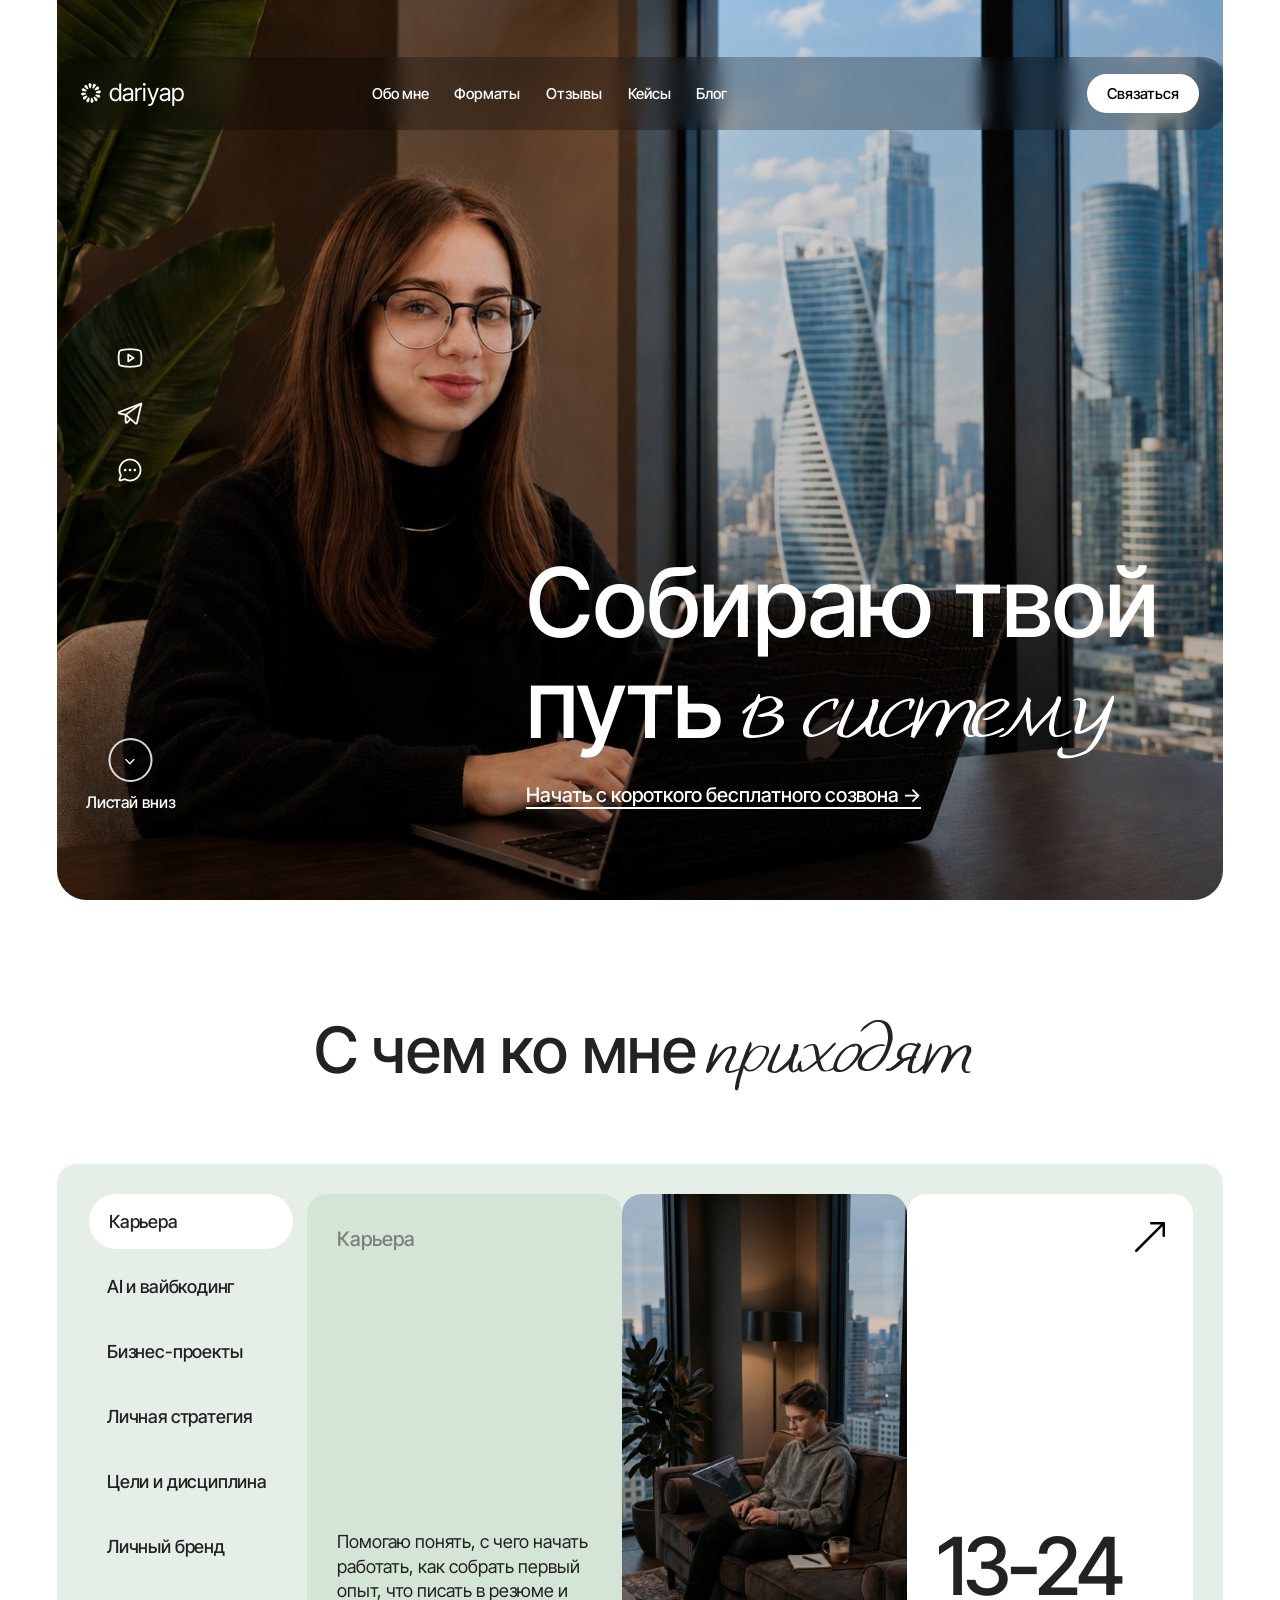
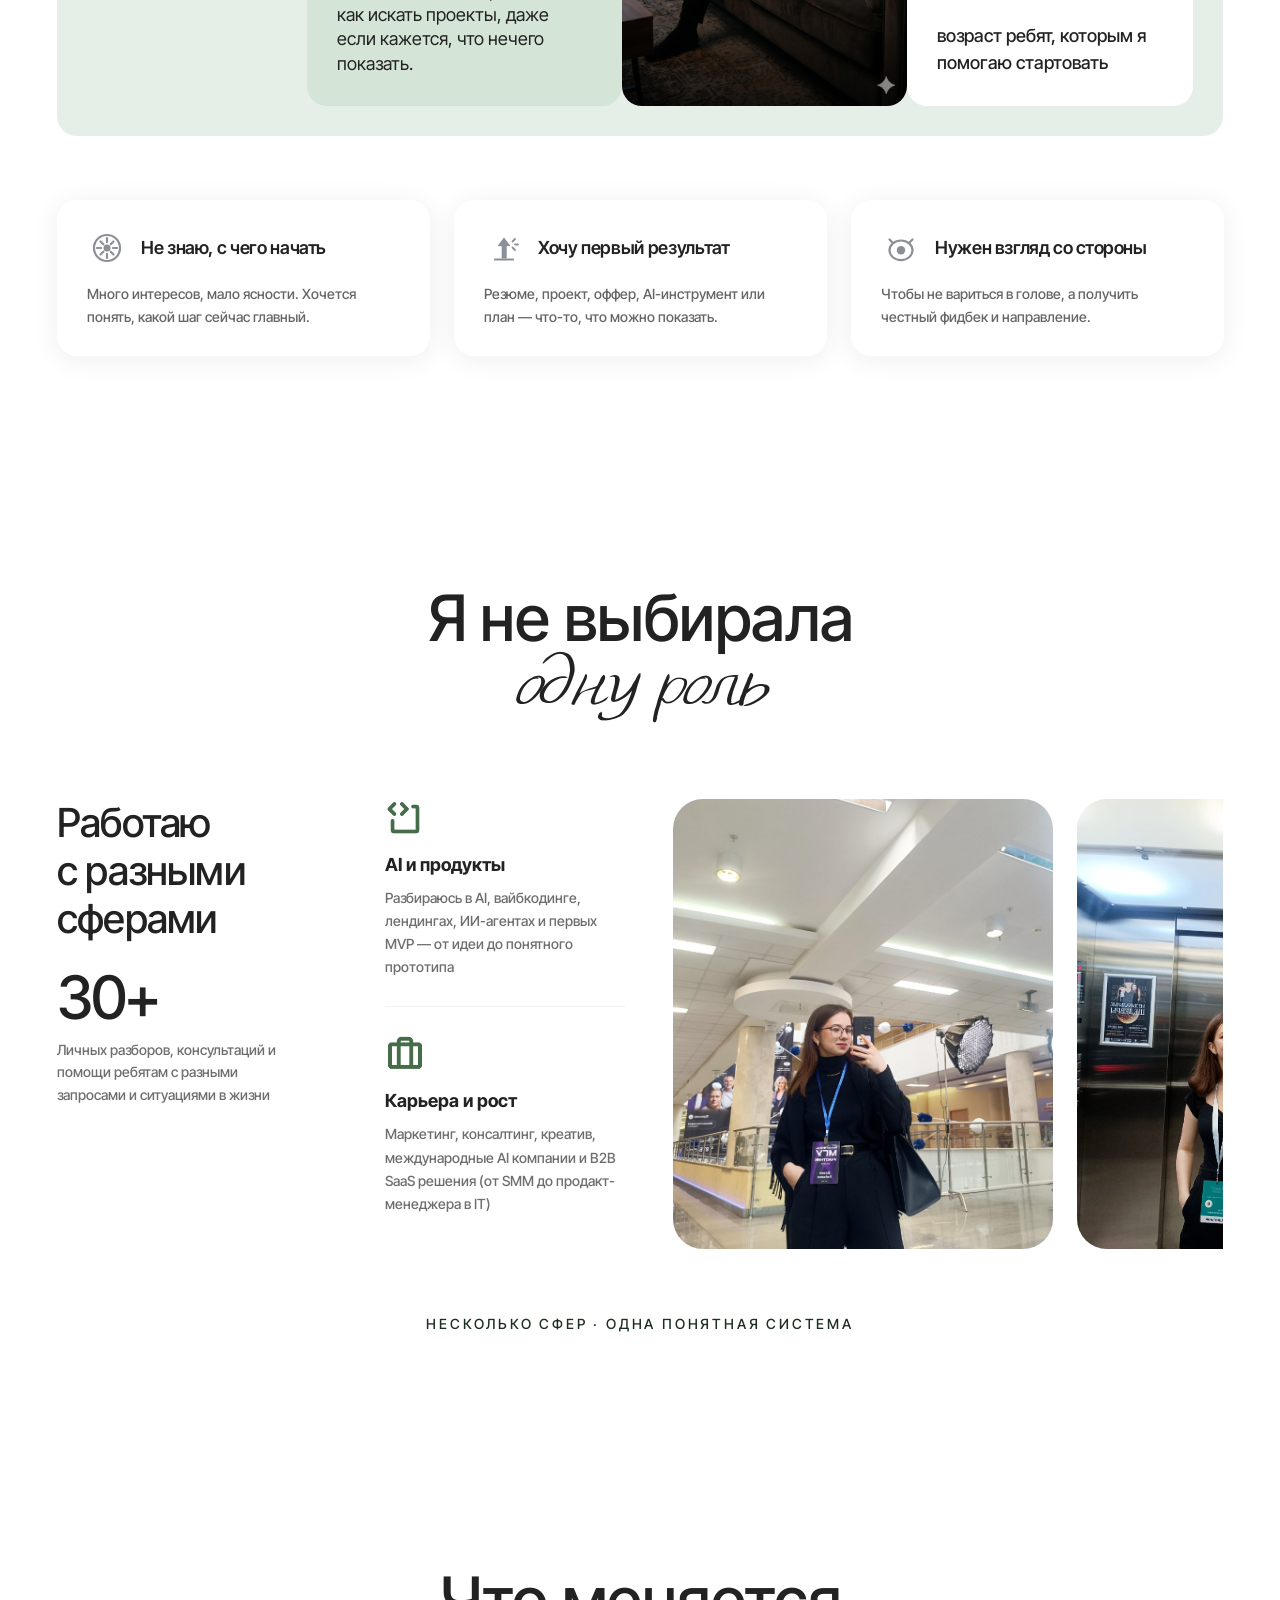
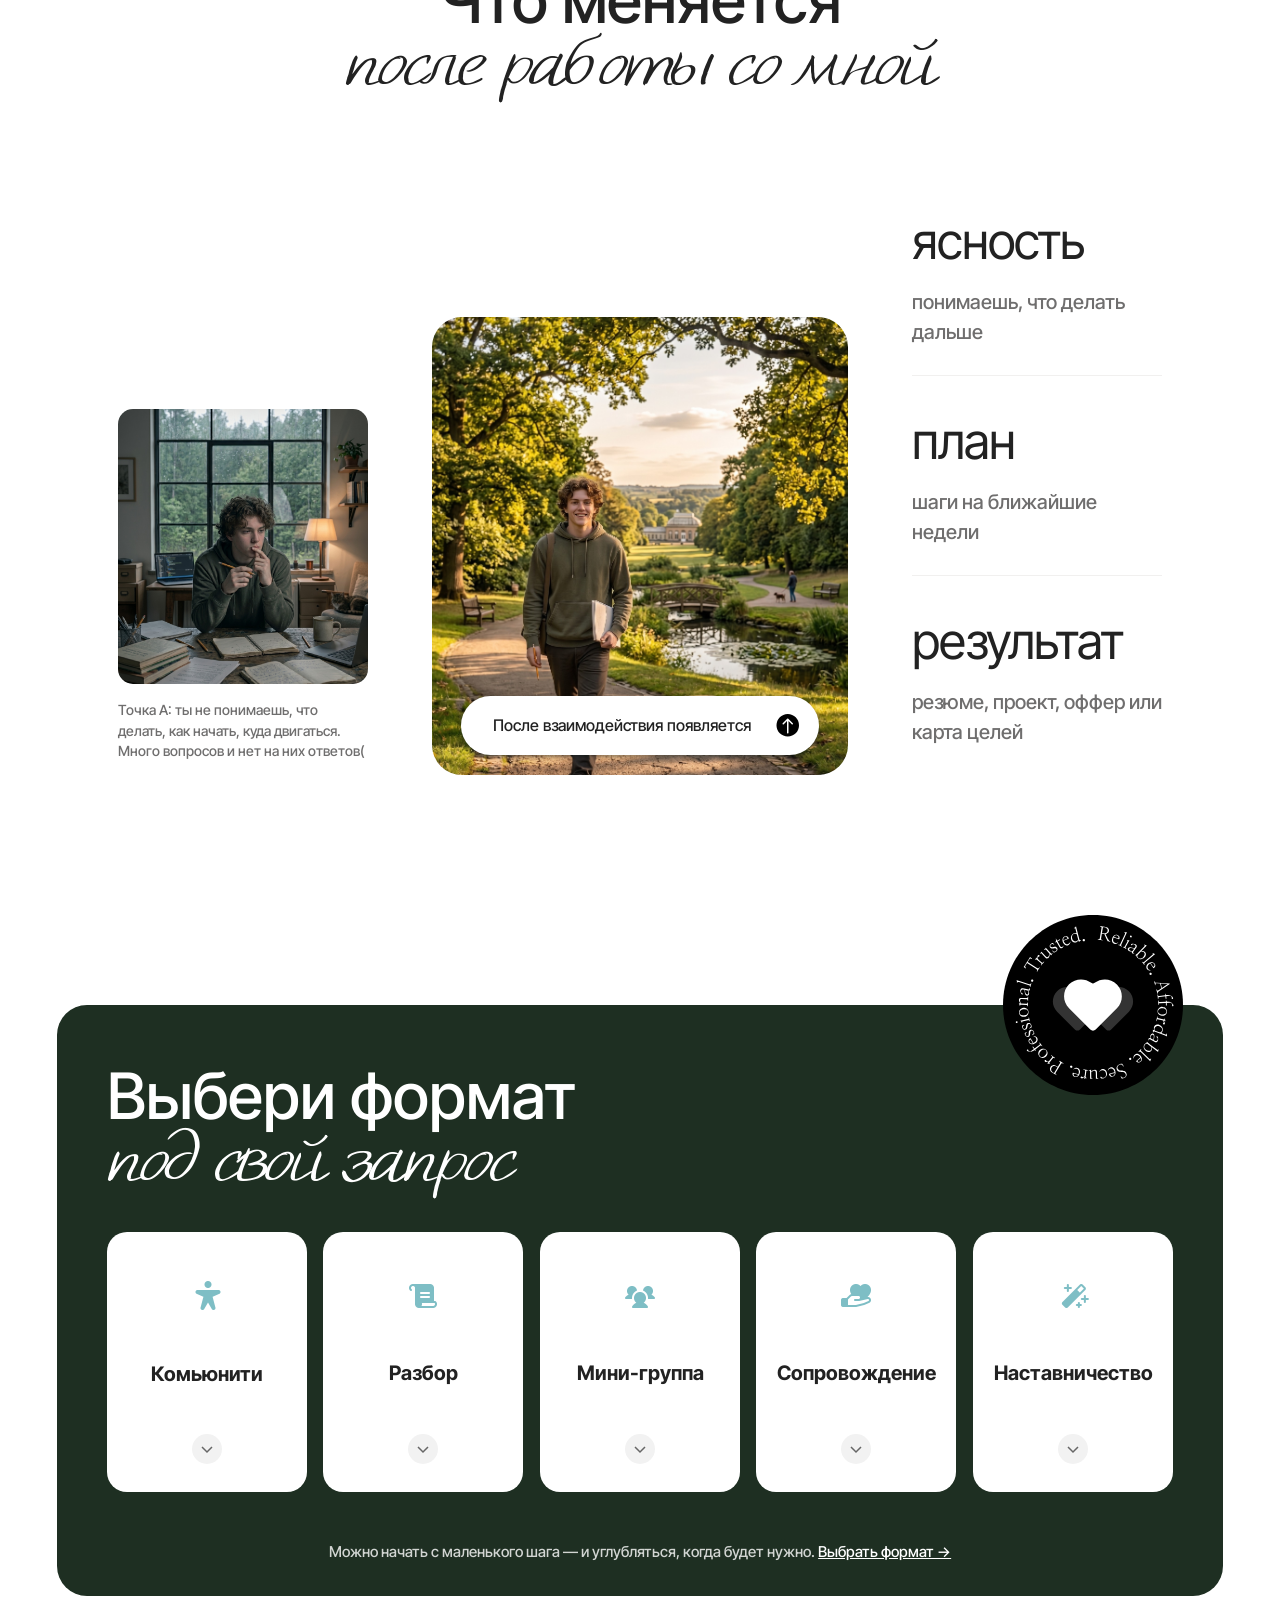
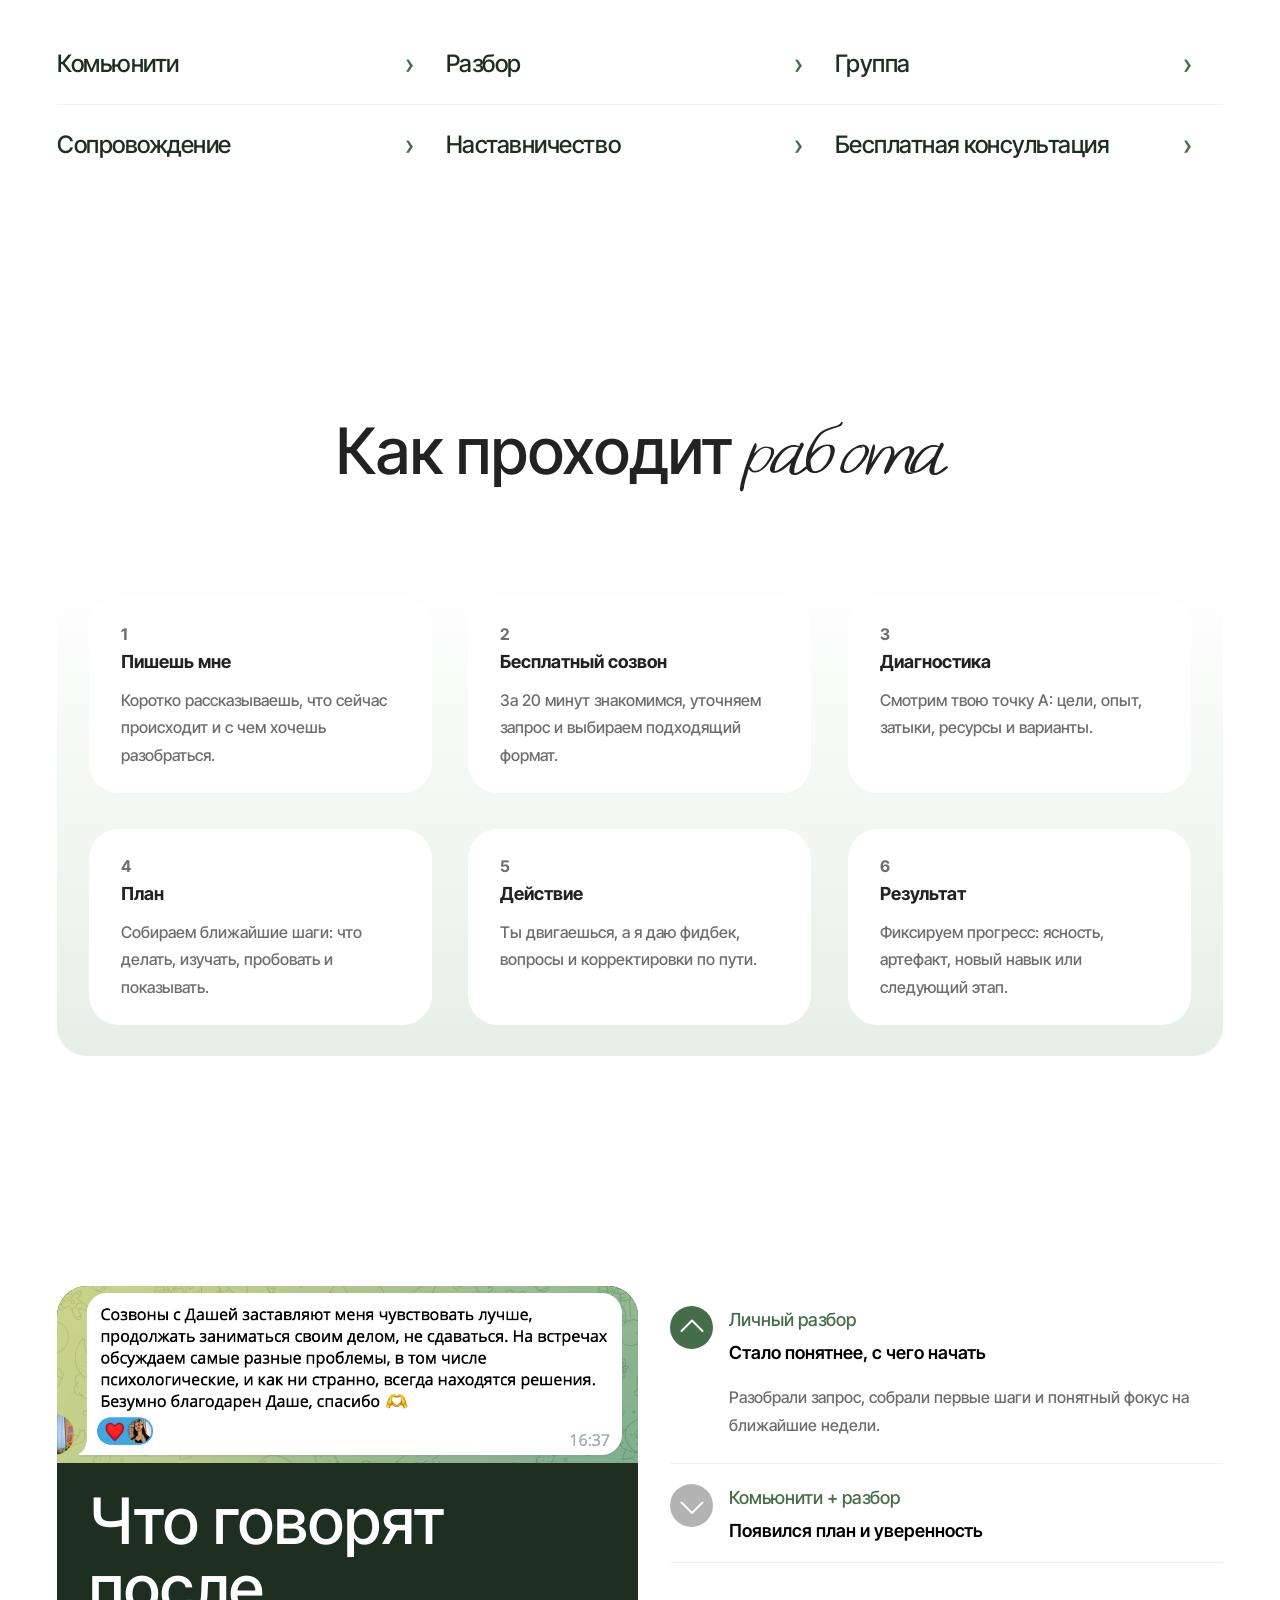
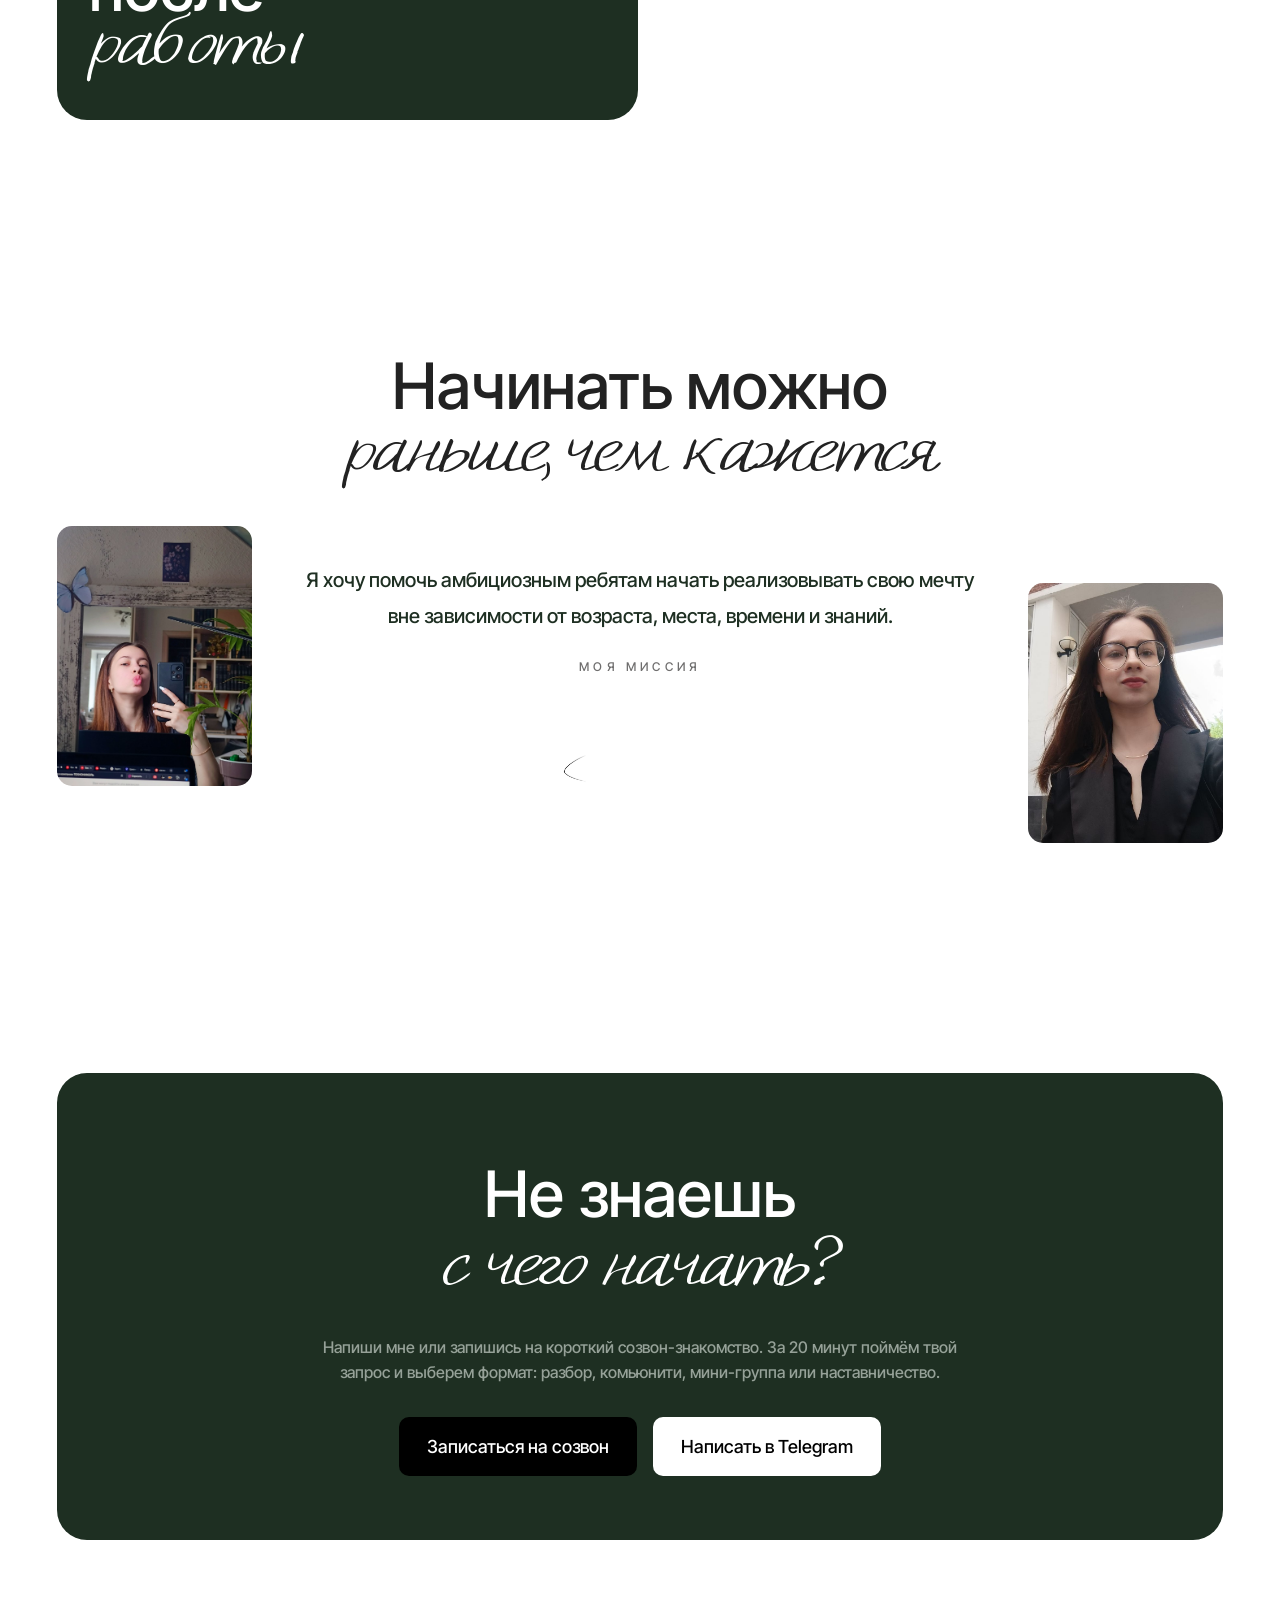
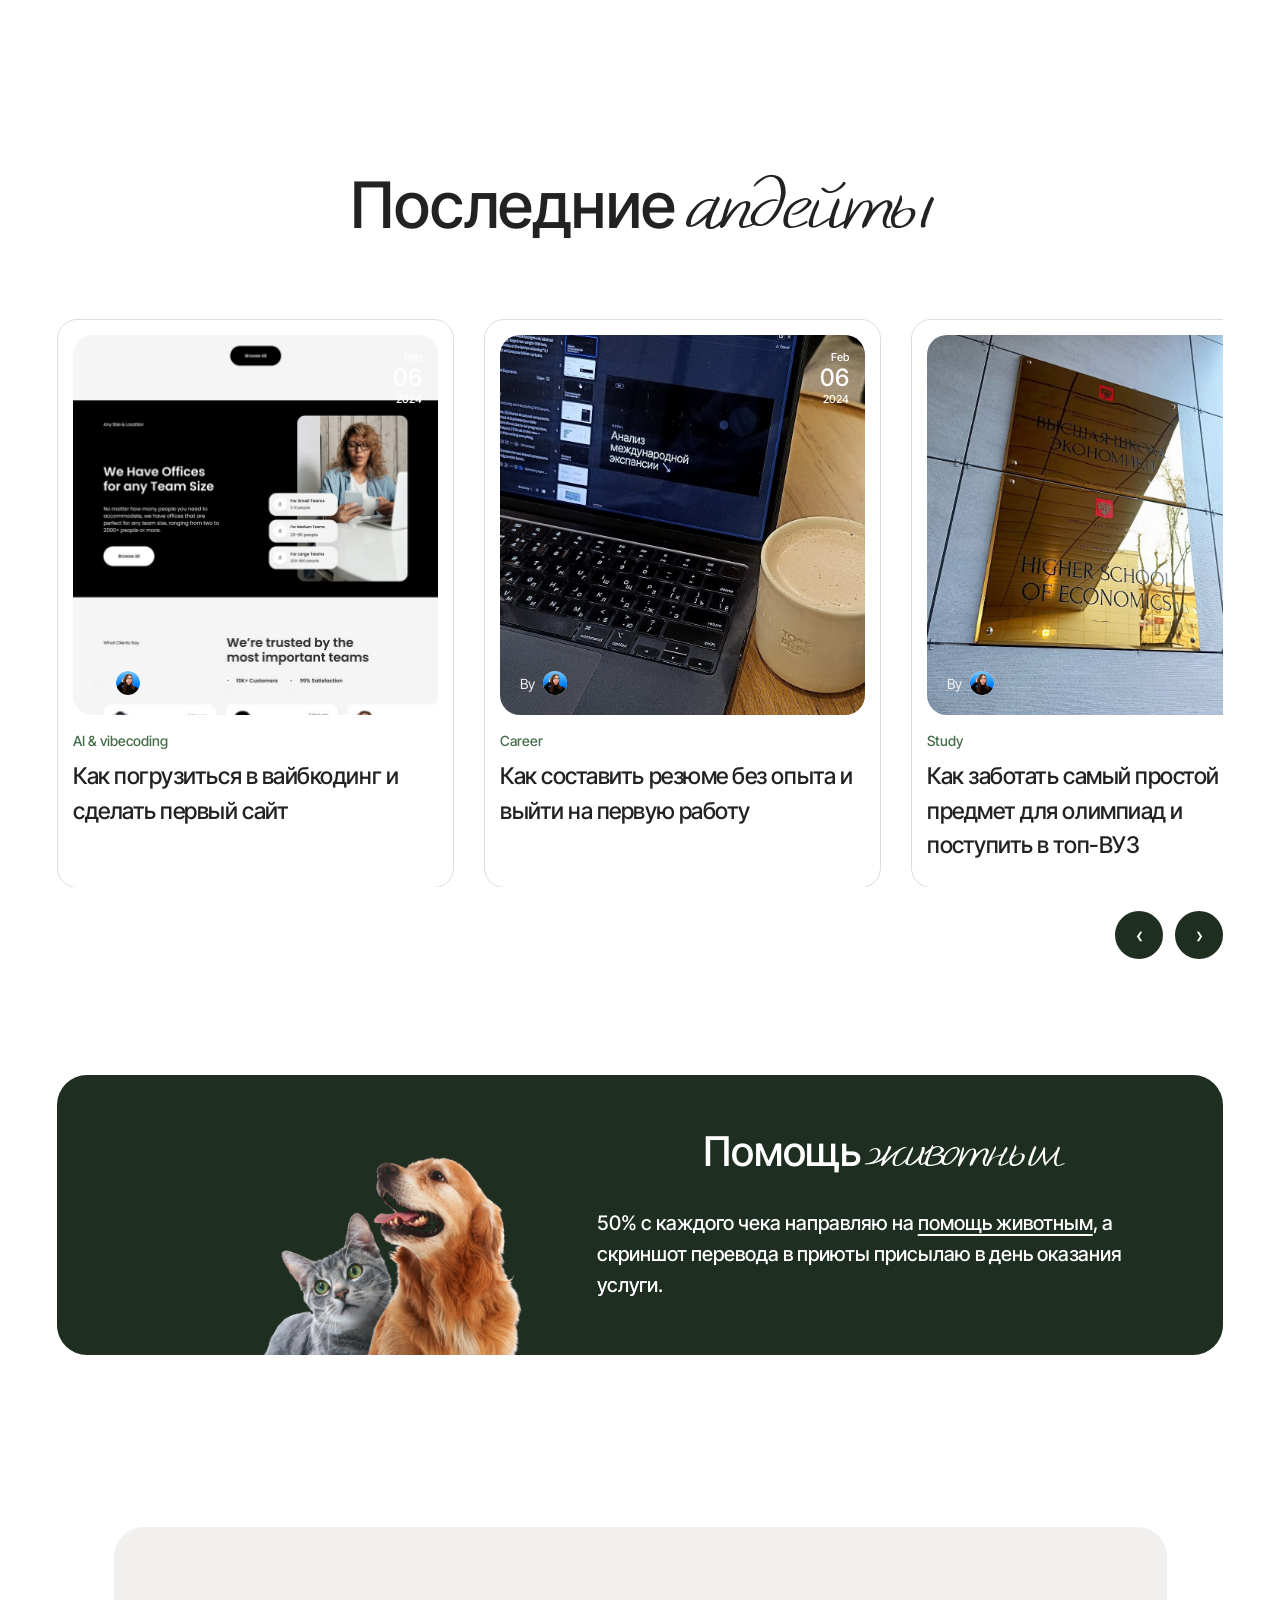
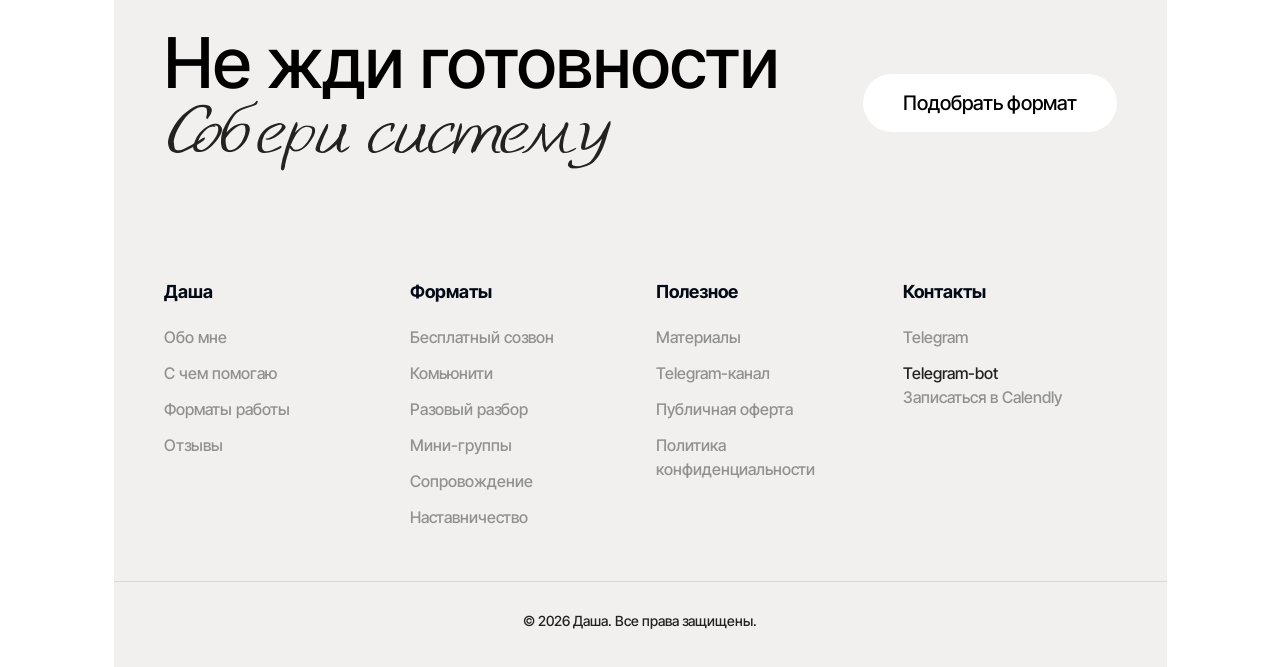
==== commit 2a16ee2f: "Правки лендинга community + кэш-бастинг фавикона Мы вместо я в блоке «Что мы создаём», пункт про гол" ====
--- a/index.html
+++ b/index.html
@@ -21,10 +21,10 @@
 
   <meta charset="UTF-8">
   <meta name="viewport" content="width=device-width, initial-scale=1.0">
-  <link rel="icon" href="/favicon.ico" sizes="any">
-  <link rel="icon" href="/assets/images/favicon-32x32.png" type="image/png" sizes="32x32">
-  <link rel="icon" href="/assets/images/favicon-16x16.png" type="image/png" sizes="16x16">
-  <link rel="apple-touch-icon" href="/assets/images/apple-touch-icon.png">
+  <link rel="icon" href="/favicon.ico?v=2" sizes="any">
+  <link rel="icon" href="/assets/images/favicon-32x32.png?v=2" type="image/png" sizes="32x32">
+  <link rel="icon" href="/assets/images/favicon-16x16.png?v=2" type="image/png" sizes="16x16">
+  <link rel="apple-touch-icon" href="/assets/images/apple-touch-icon.png?v=2">
   <meta name="description" content="Даша — менторство, карьера, AI и вайбкодинг. Собираю твой путь в систему.">
   <link rel="canonical" href="https://dariyap.ru/">
   <meta property="og:type" content="website">
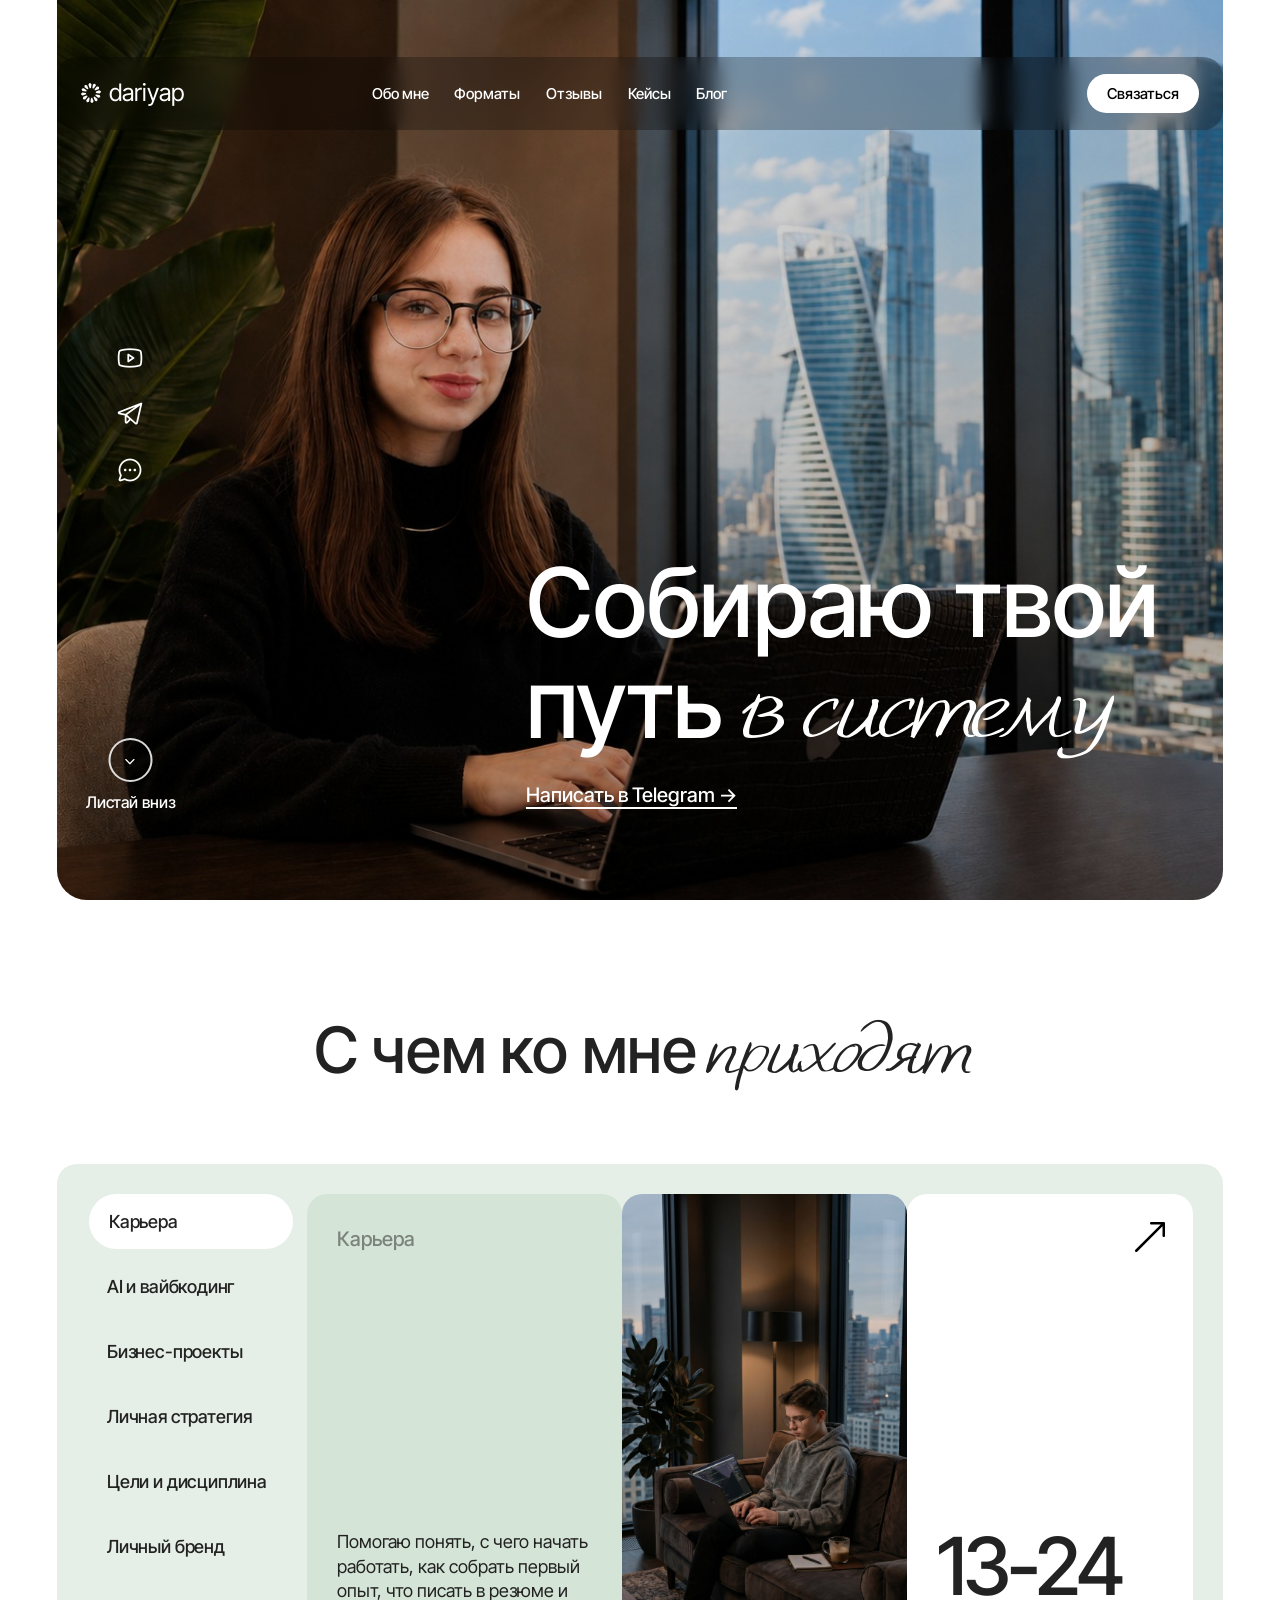
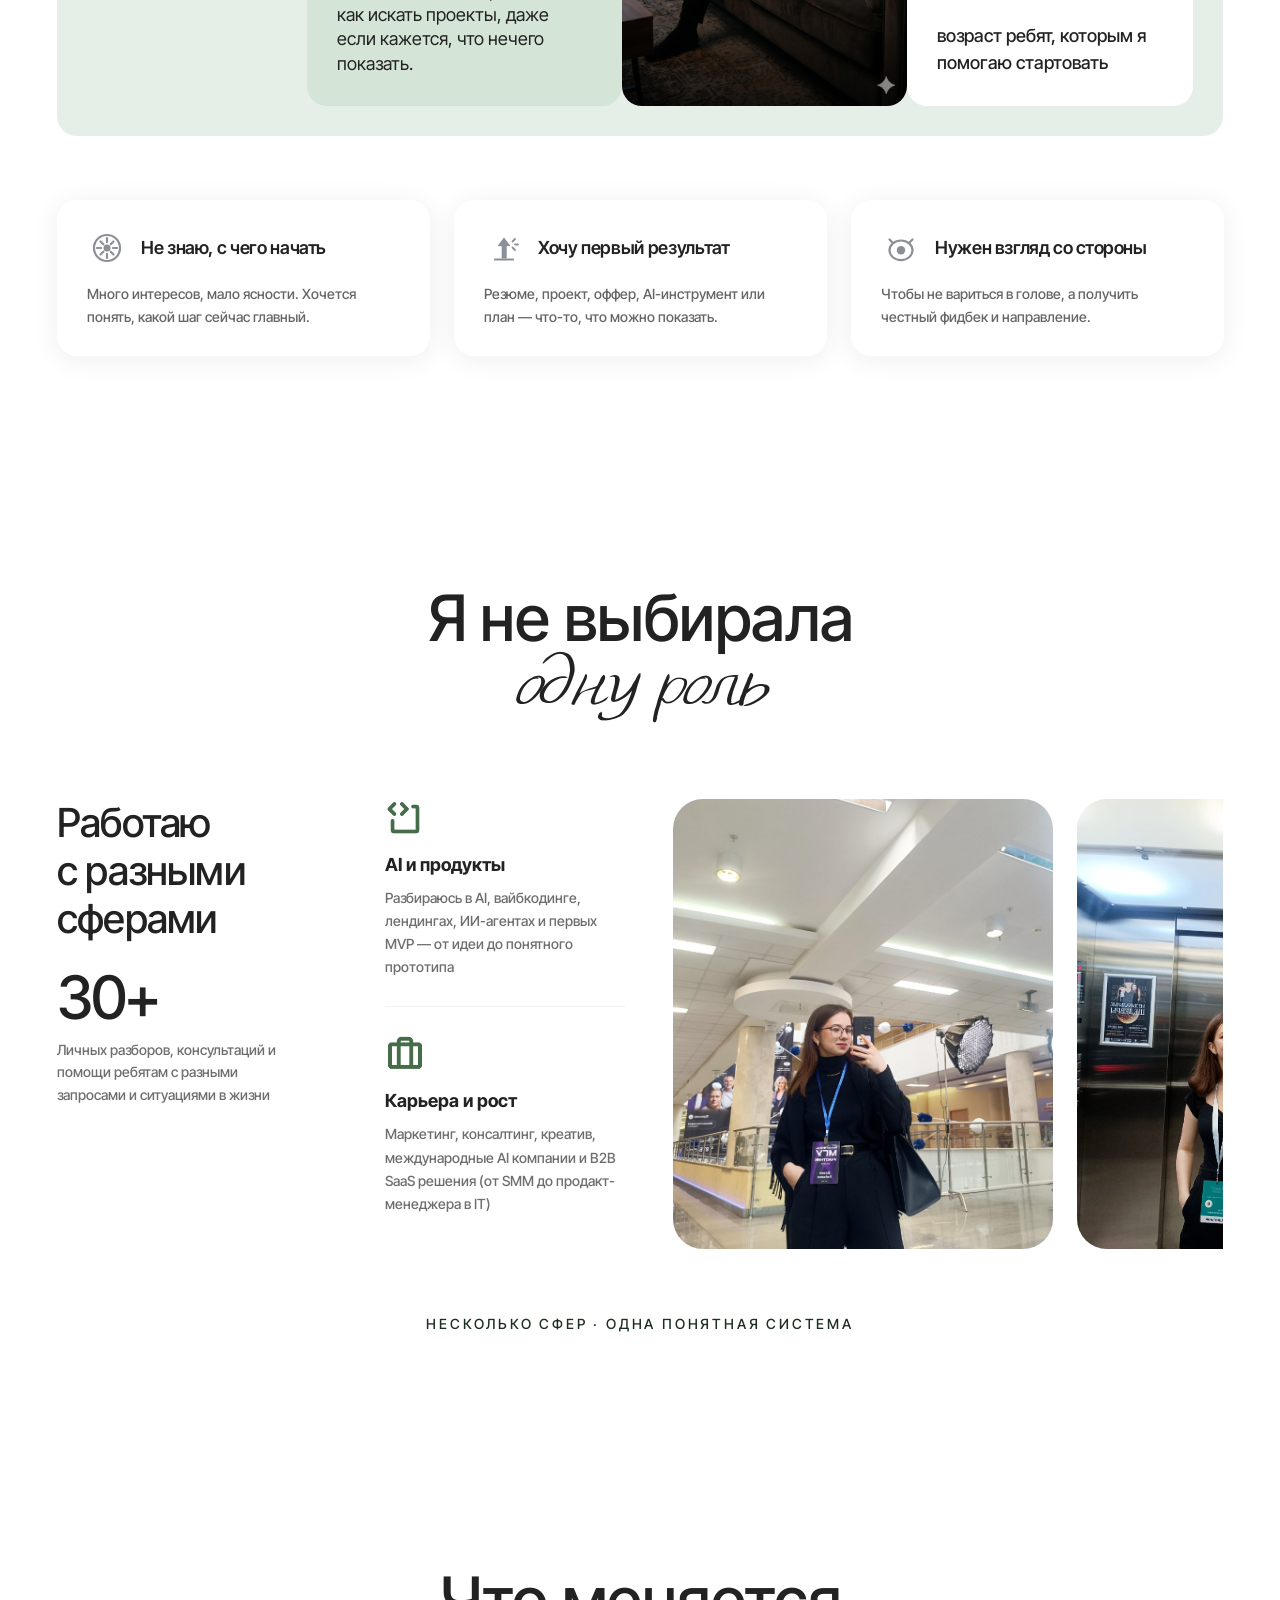
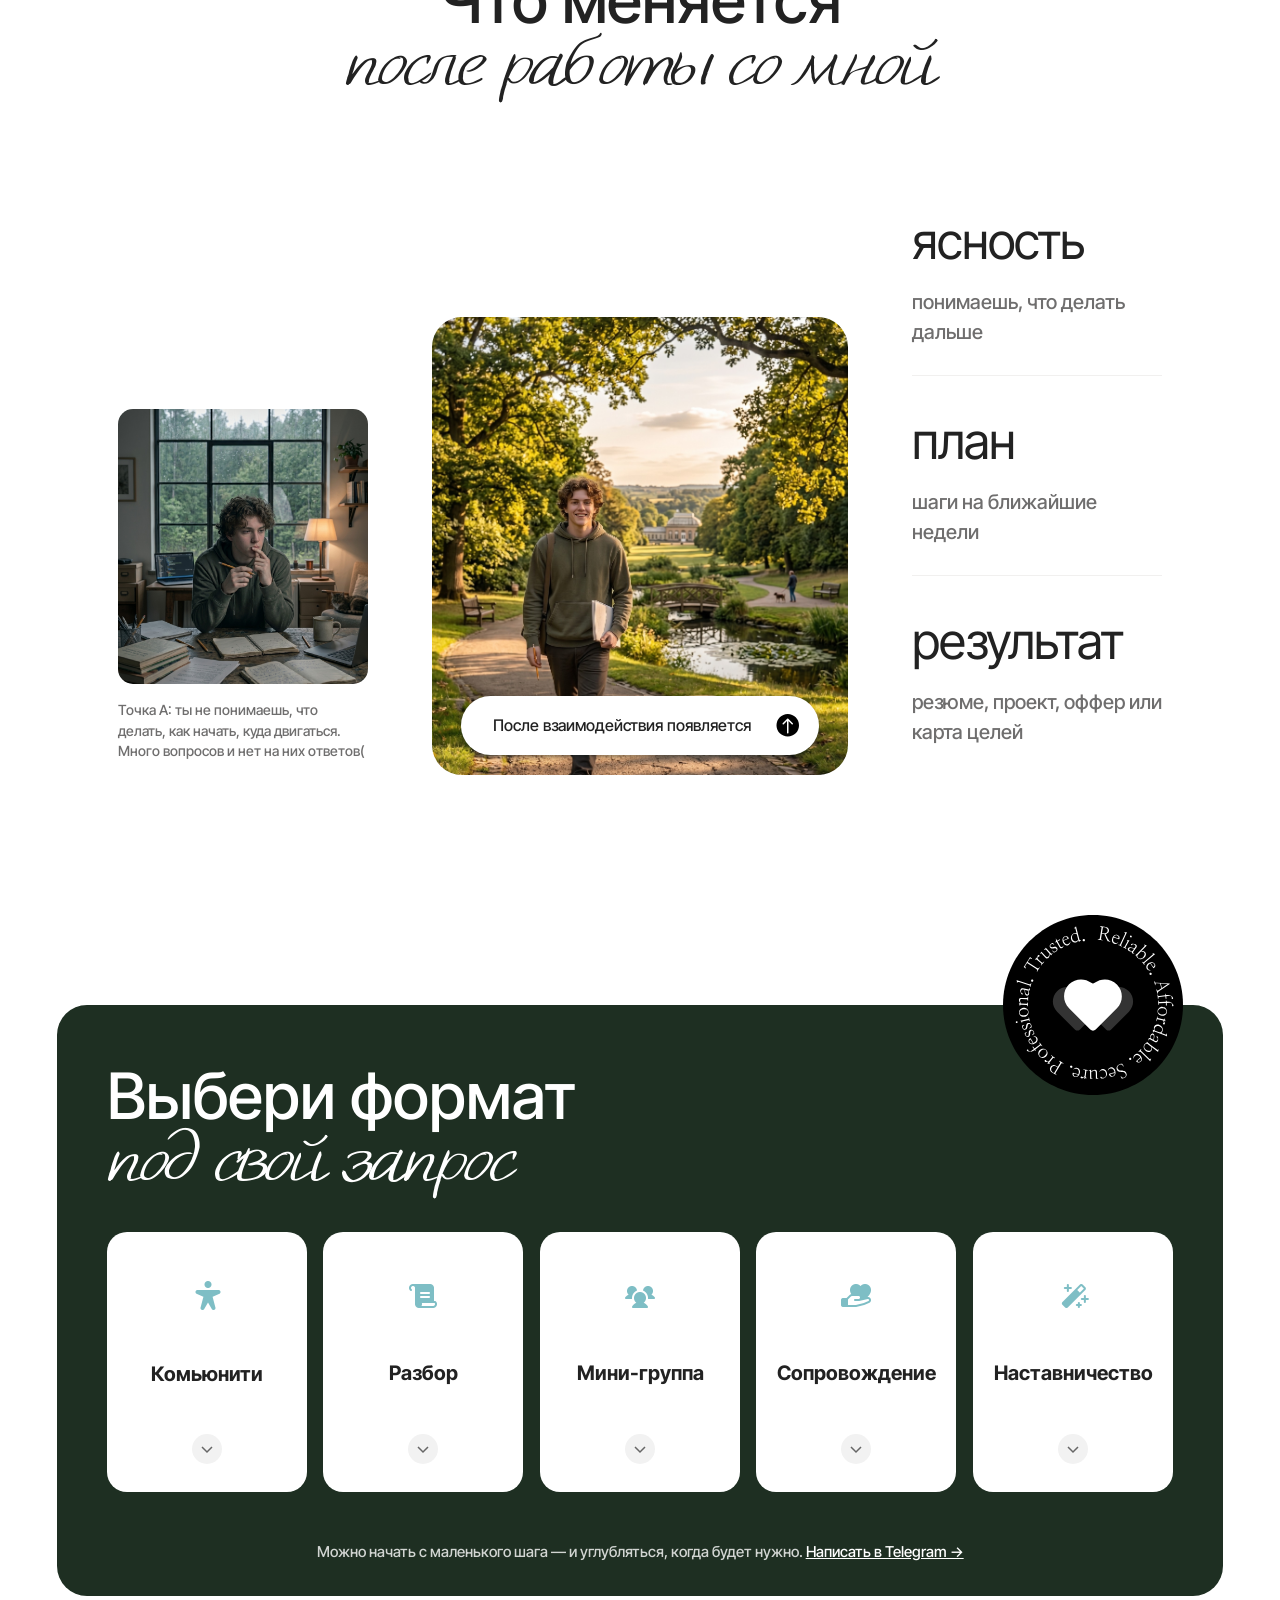
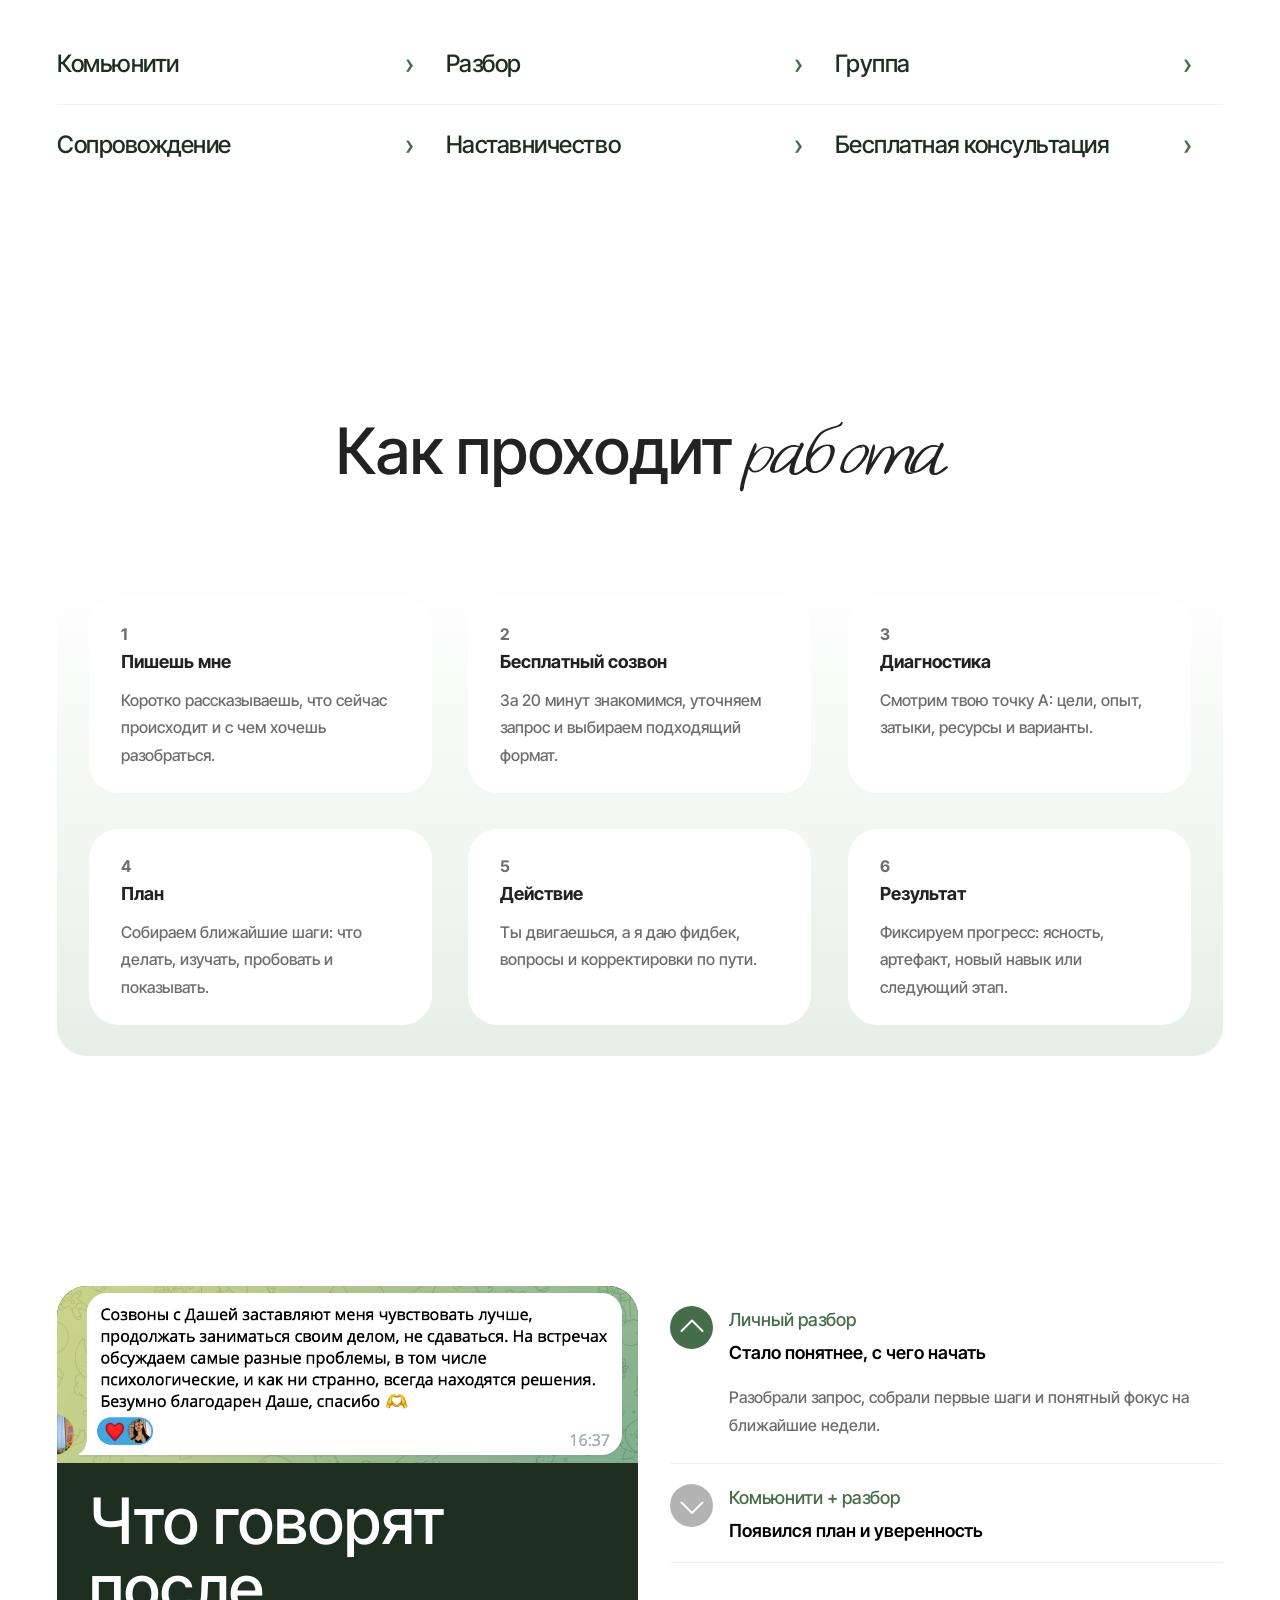
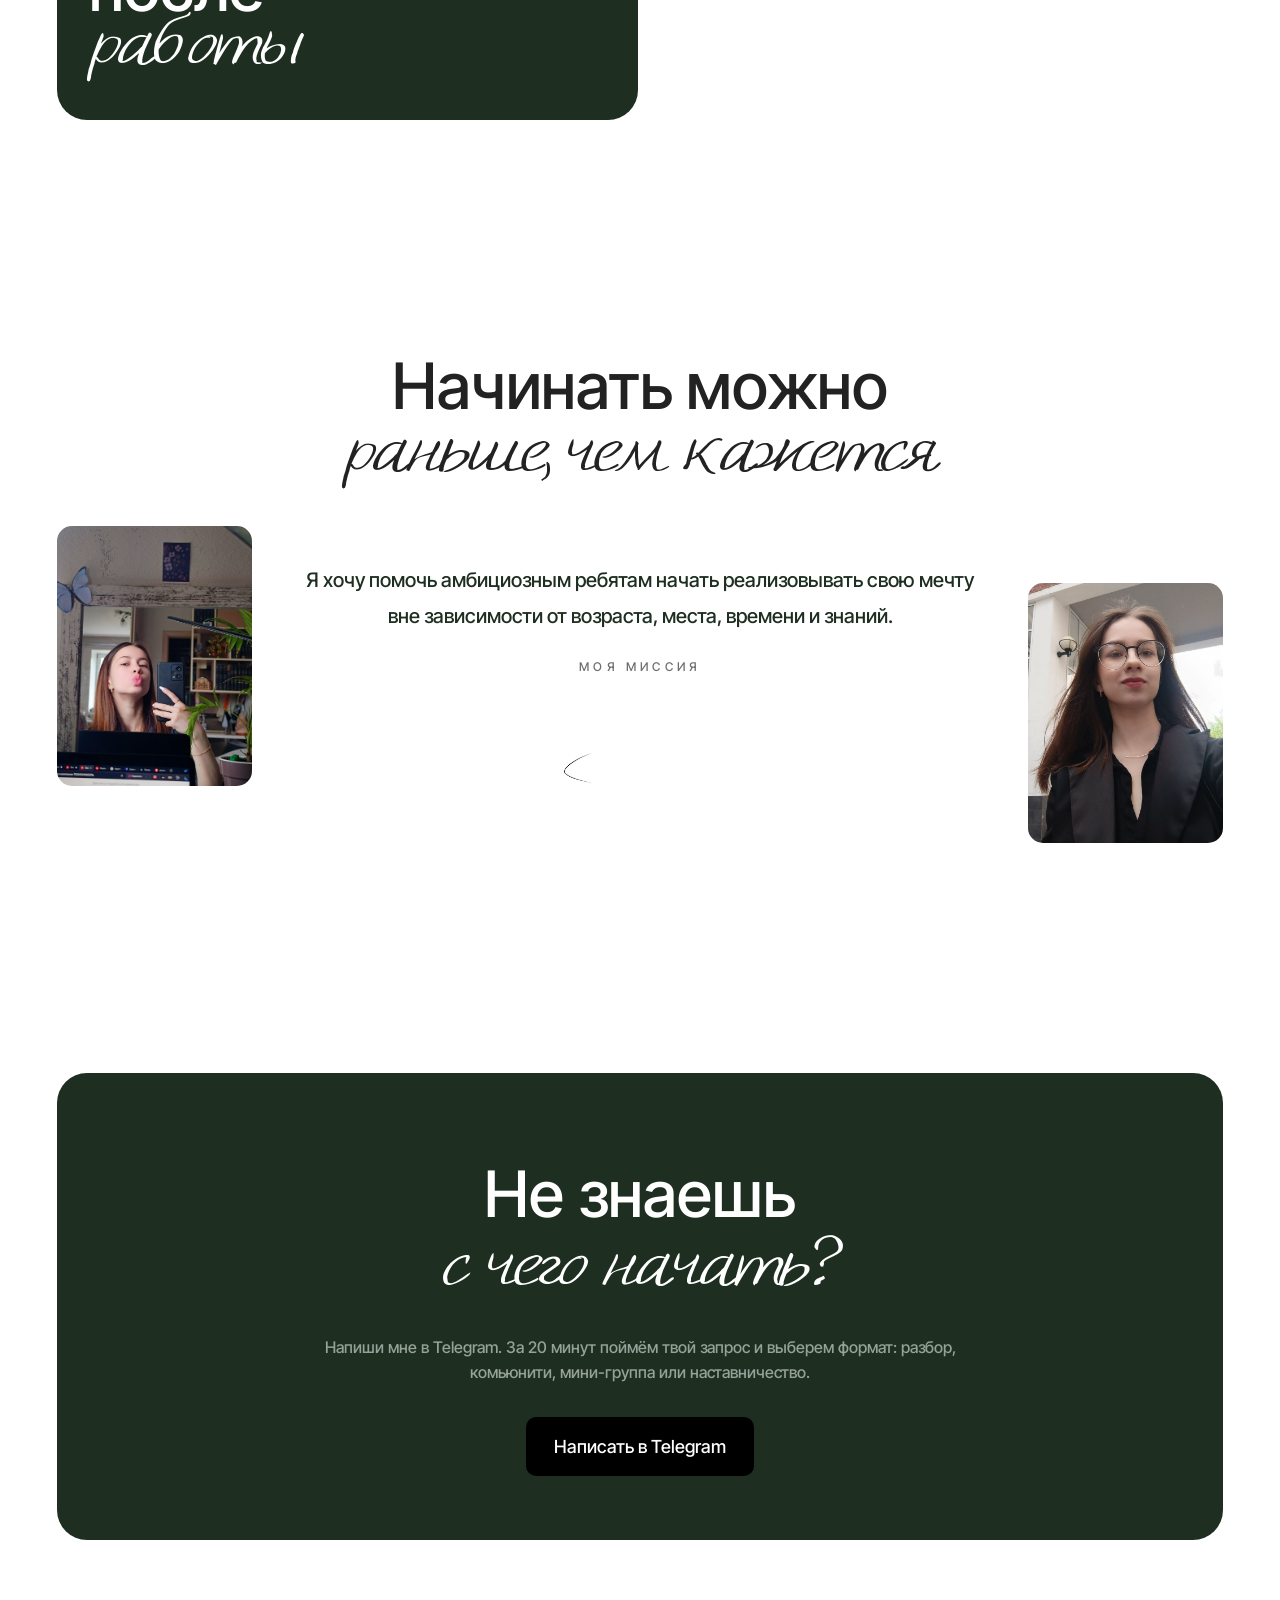
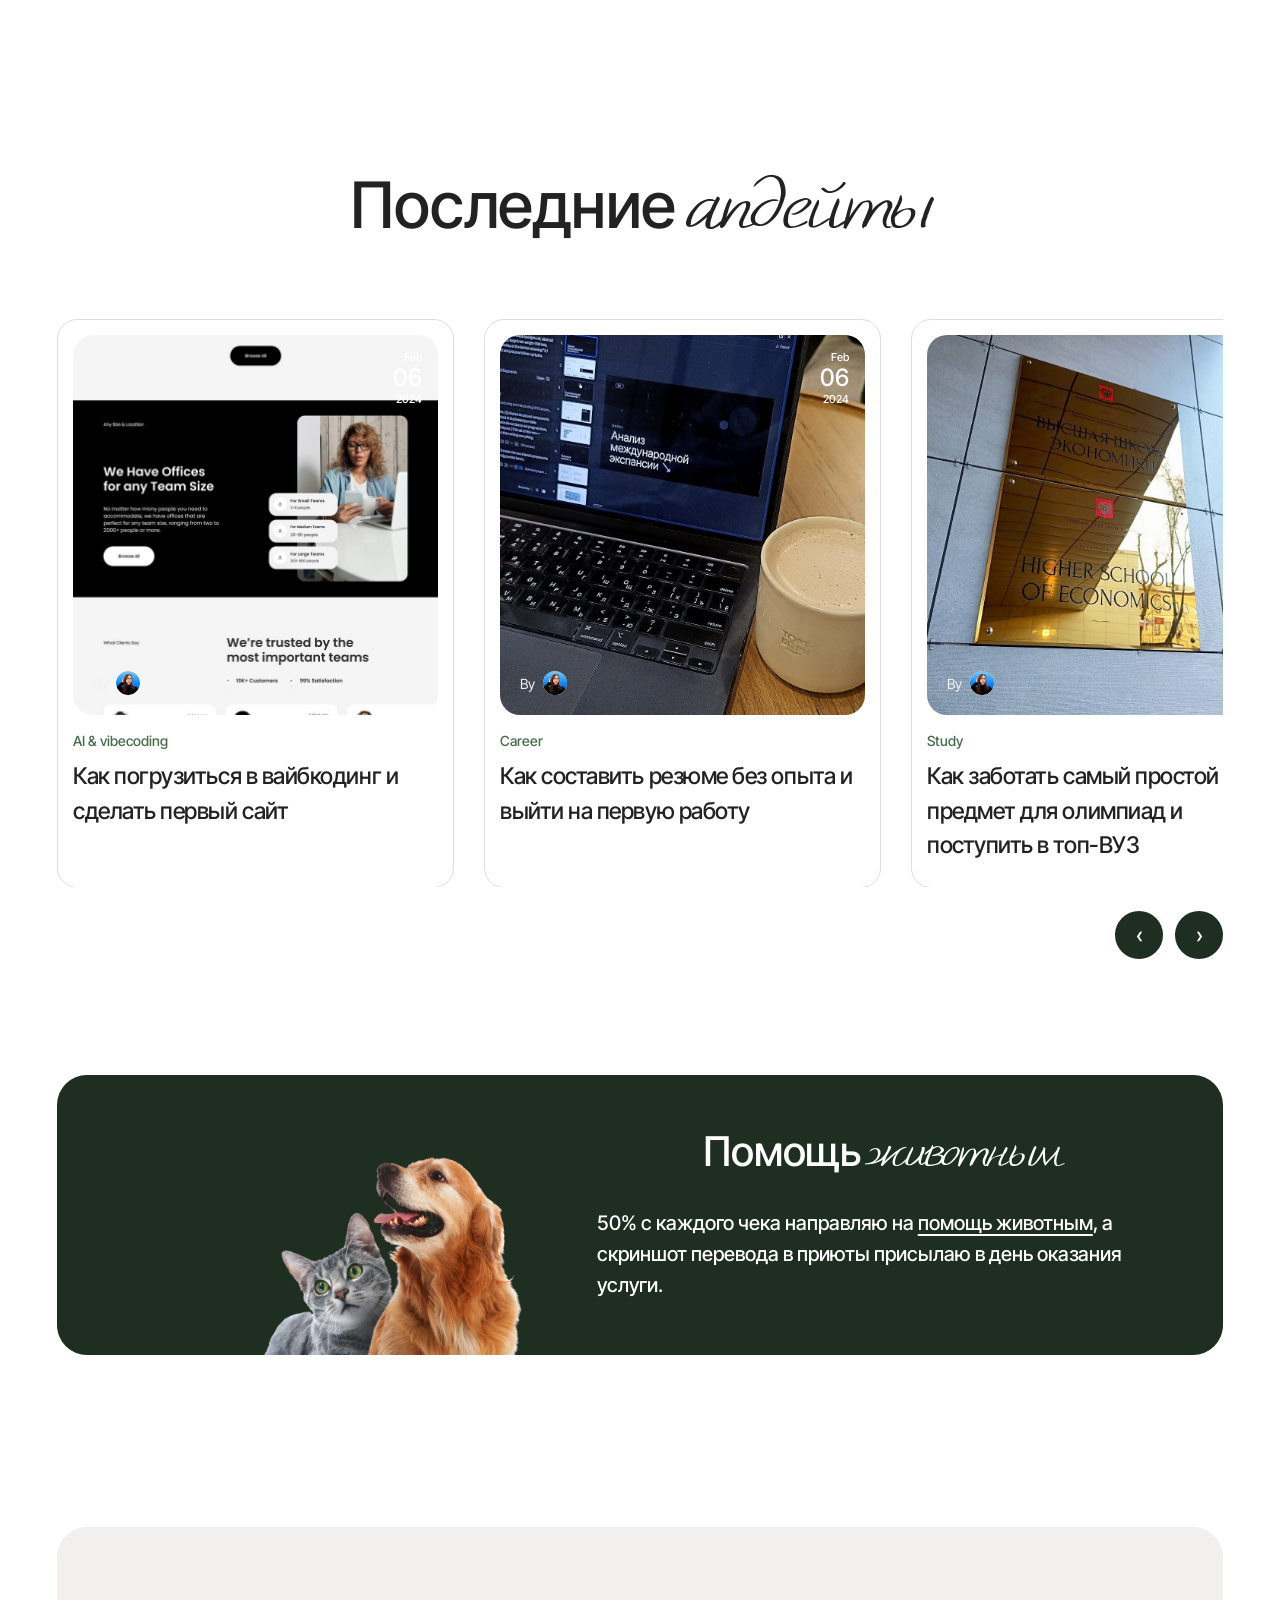
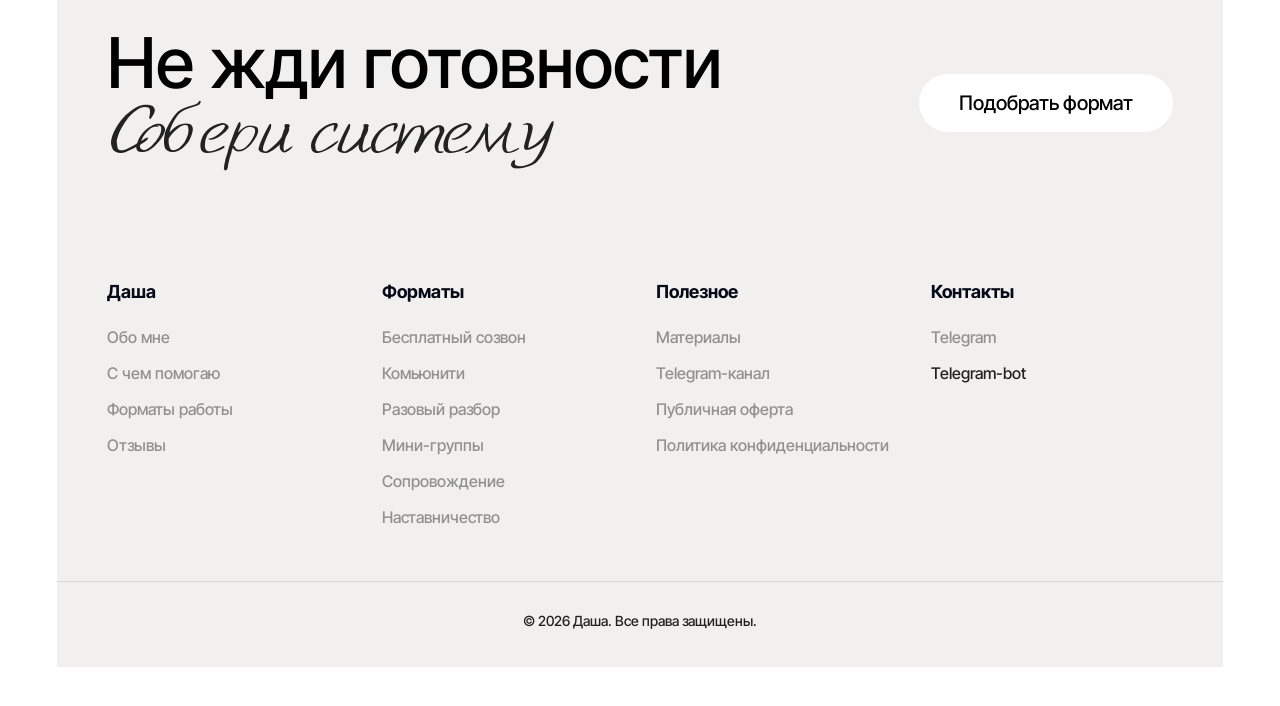
==== commit c53fd1f2: "Убрать Calendly со всего сайта Календли больше не используется — убрал все ссылки: - Кнопки «Записат" ====
--- a/index.html
+++ b/index.html
@@ -92,7 +92,7 @@
             <span class="hero__title-line">Собираю твой</span>
             <span class="hero__title-line">путь <span class="accent">в систему</span></span>
           </h1>
-          <a href="https://calendly.com/dariapaivina/meet-with-me" class="hero__link" target="_blank" rel="noopener noreferrer">Начать с короткого бесплатного созвона →</a>
+          <a href="https://t.me/daria_ya5" class="hero__link" target="_blank" rel="noopener noreferrer">Написать в Telegram →</a>
         </div>
       </div>
     </section>
@@ -281,7 +281,7 @@
           </div>
           <div class="formats__footer-bar">
             Можно начать с маленького шага — и углубляться, когда будет нужно.
-            <a href="https://calendly.com/dariapaivina/meet-with-me" target="_blank" rel="noopener noreferrer">Выбрать формат →</a>
+            <a href="https://t.me/daria_ya5" target="_blank" rel="noopener noreferrer">Написать в Telegram →</a>
           </div>
         </div>
         <div class="formats__faq">
@@ -414,10 +414,9 @@
             <span>Не знаешь</span>
             <span class="accent">с чего начать?</span>
           </h2>
-          <p class="cta__desc">Напиши мне или запишись на короткий созвон-знакомство. За 20 минут поймём твой запрос и выберем формат: разбор, комьюнити, мини-группа или наставничество.</p>
+          <p class="cta__desc">Напиши мне в Telegram. За 20 минут поймём твой запрос и выберем формат: разбор, комьюнити, мини-группа или наставничество.</p>
           <div class="cta__buttons">
-            <a href="https://calendly.com/dariapaivina/meet-with-me" class="btn btn--dark" target="_blank" rel="noopener noreferrer">Записаться на созвон</a>
-            <a href="https://t.me/daria_ya5" class="btn btn--light" target="_blank" rel="noopener noreferrer">Написать в Telegram</a>
+            <a href="https://t.me/daria_ya5" class="btn btn--dark" target="_blank" rel="noopener noreferrer">Написать в Telegram</a>
           </div>
         </div>
       </div>
@@ -492,7 +491,7 @@
           <span>Не жди готовности</span>
           <span class="accent">Собери систему</span>
         </h2>
-        <a href="https://calendly.com/dariapaivina/meet-with-me" class="footer__pill-btn" target="_blank" rel="noopener noreferrer">Подобрать формат</a>
+        <a href="https://t.me/daria_ya5" class="footer__pill-btn" target="_blank" rel="noopener noreferrer">Подобрать формат</a>
       </div>
       <div class="footer__links">
         <div class="footer__col">
@@ -522,7 +521,7 @@
           <h4>Контакты</h4>
           <a href="https://t.me/daria_ya5" class="footer__contact" target="_blank" rel="noopener noreferrer"><span class="footer__contact-icon" aria-hidden="true"></span>Telegram</a>
           <span class="footer__note">Telegram-bot</span>
-          <a href="https://calendly.com/dariapaivina/meet-with-me" class="footer__contact" target="_blank" rel="noopener noreferrer"><span class="footer__contact-icon" aria-hidden="true"></span>Записаться в Calendly</a>
+          
         </div>
       </div>
       <p class="footer__copy">© 2026 Даша. Все права защищены.</p>
--- a/css/styles.css
+++ b/css/styles.css
@@ -1330,8 +1330,7 @@
 
 /* Footer */
 .footer {
-  padding: var(--gutter);
-  padding-bottom: 0;
+  padding: var(--gutter) 0 0;
   margin-bottom: 0;
 }
 
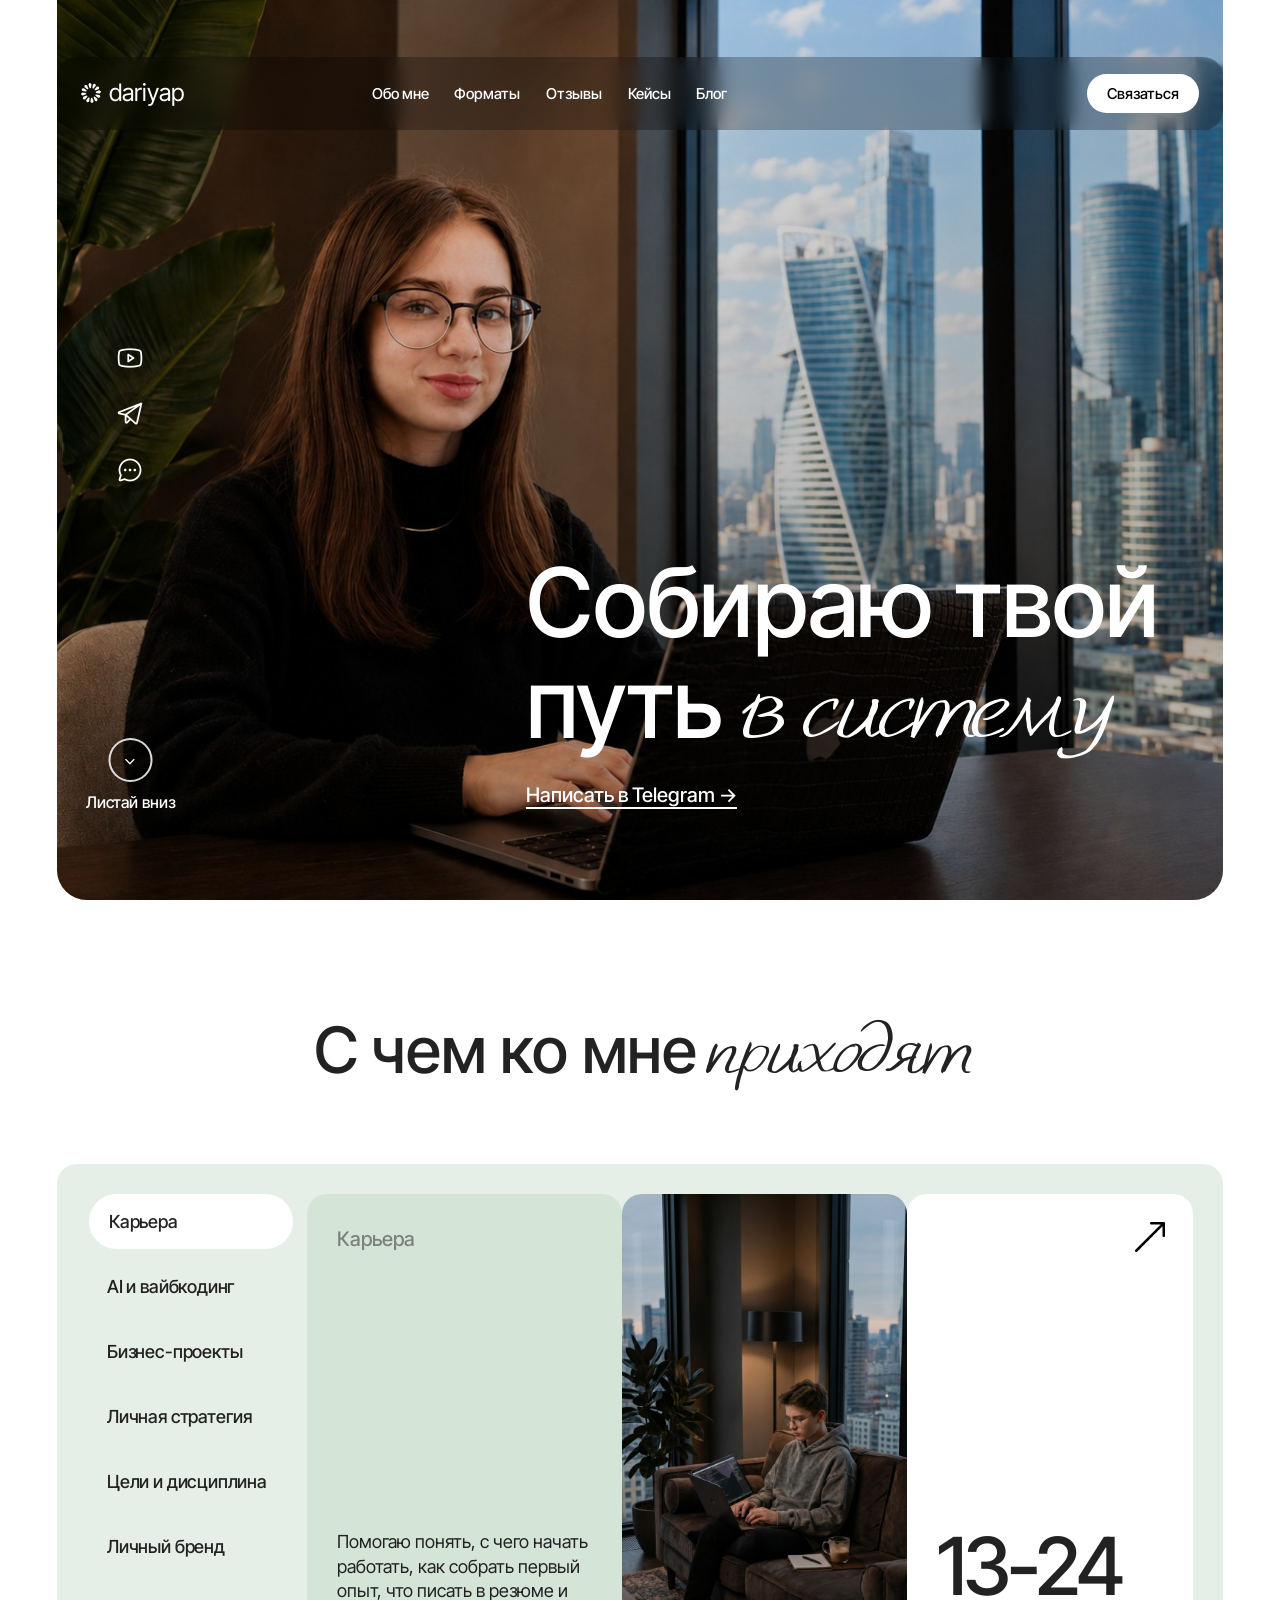
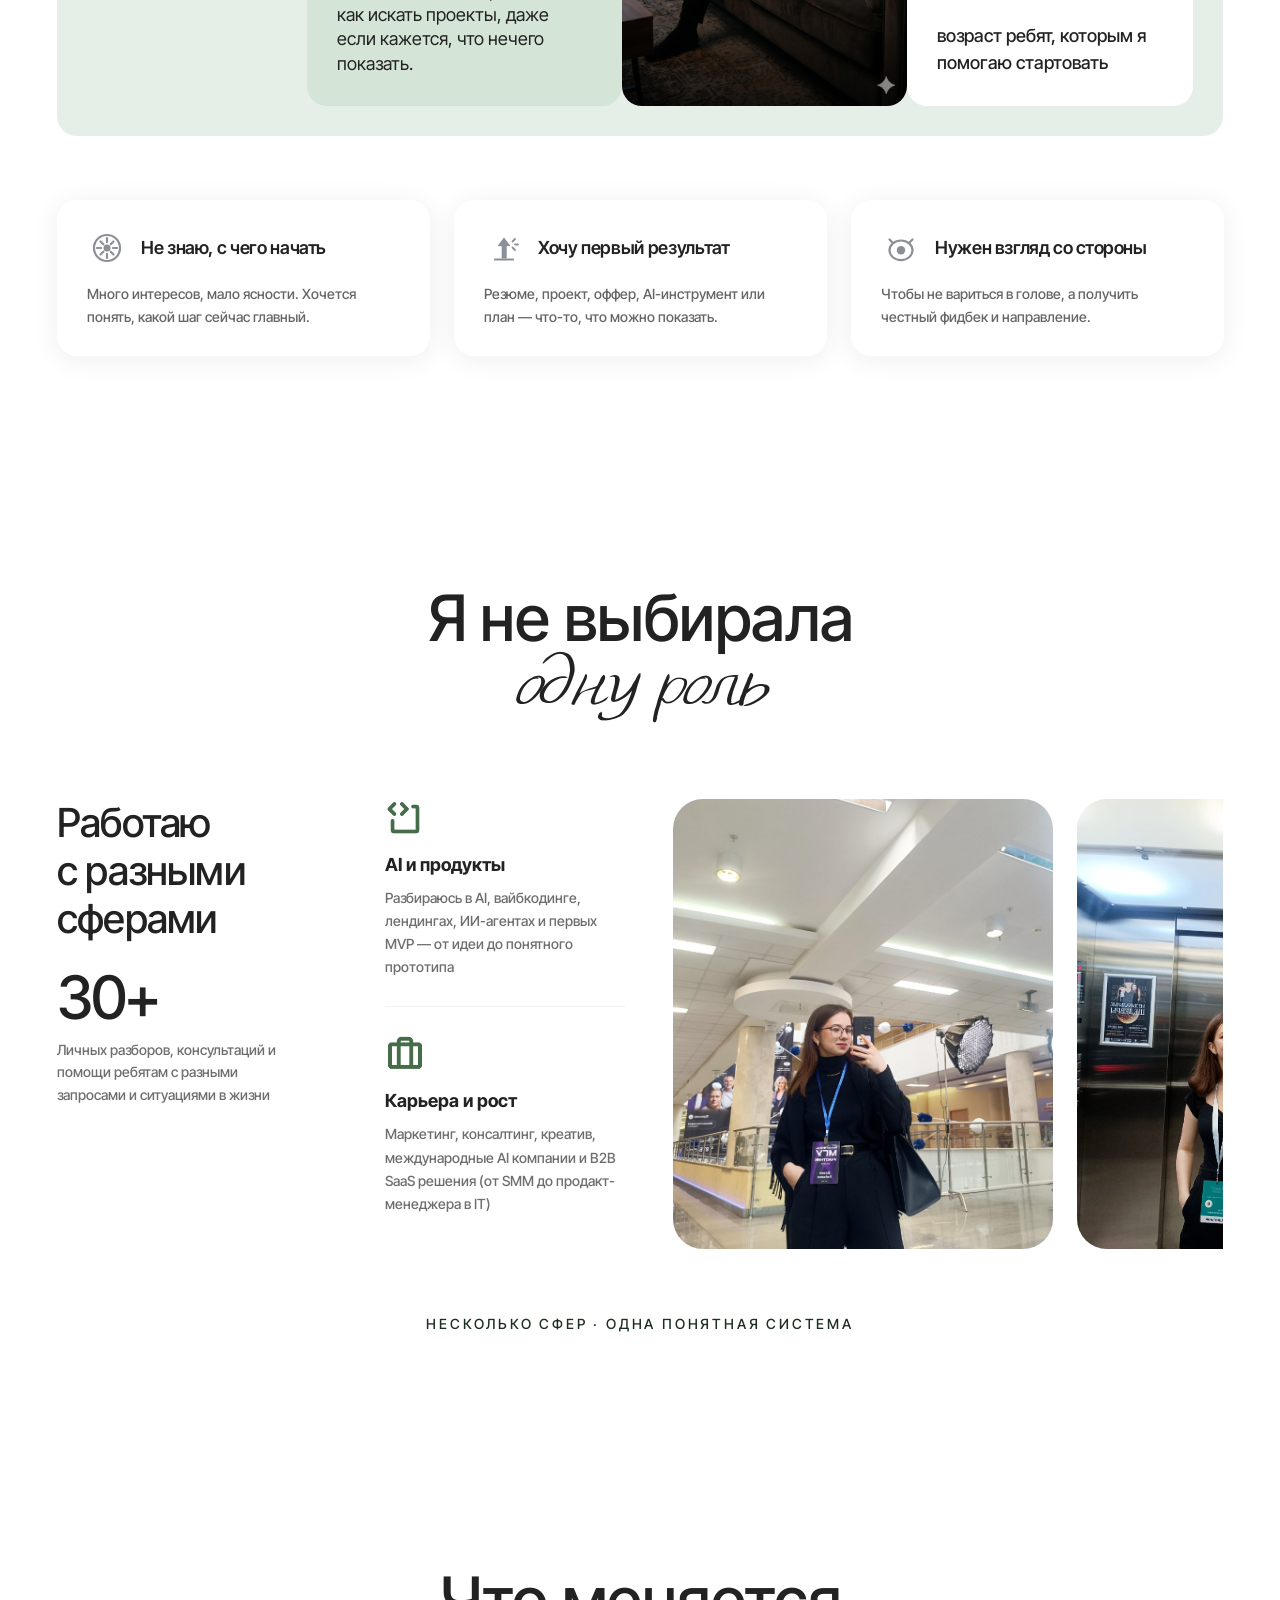
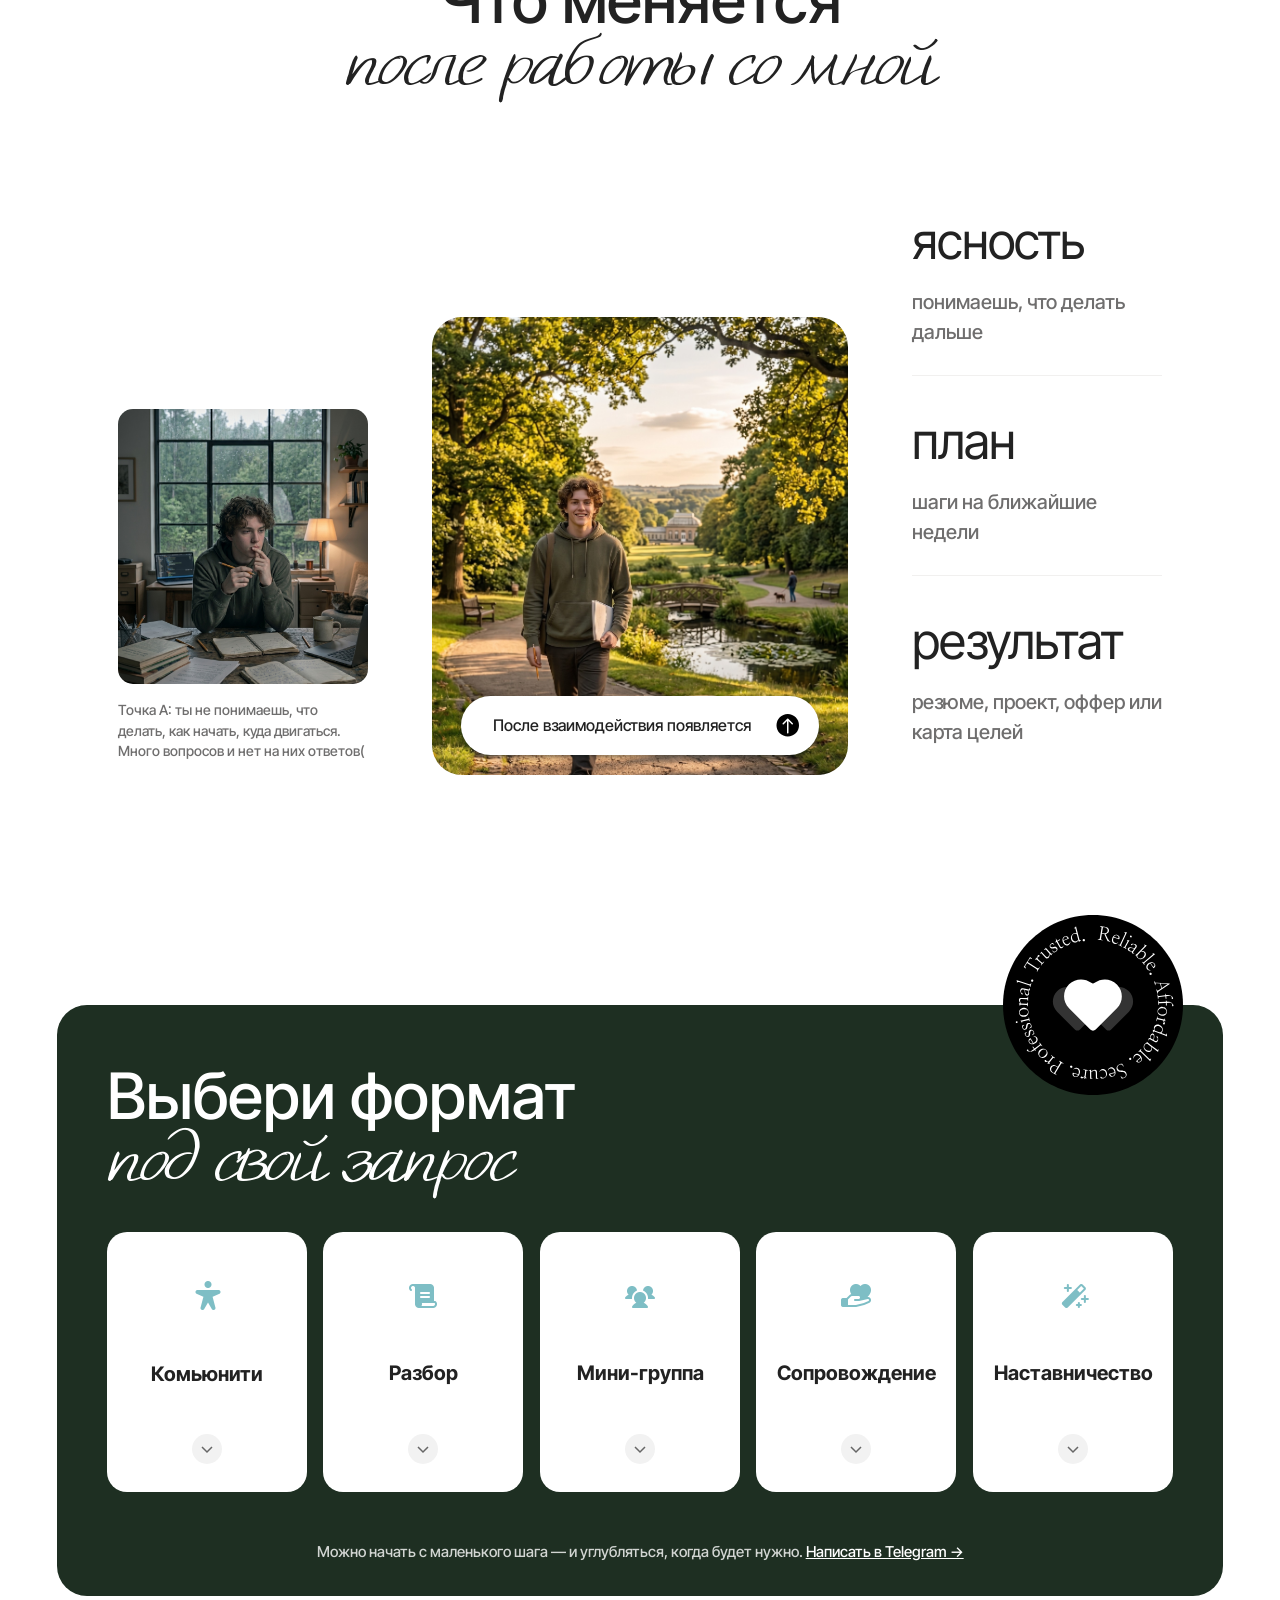
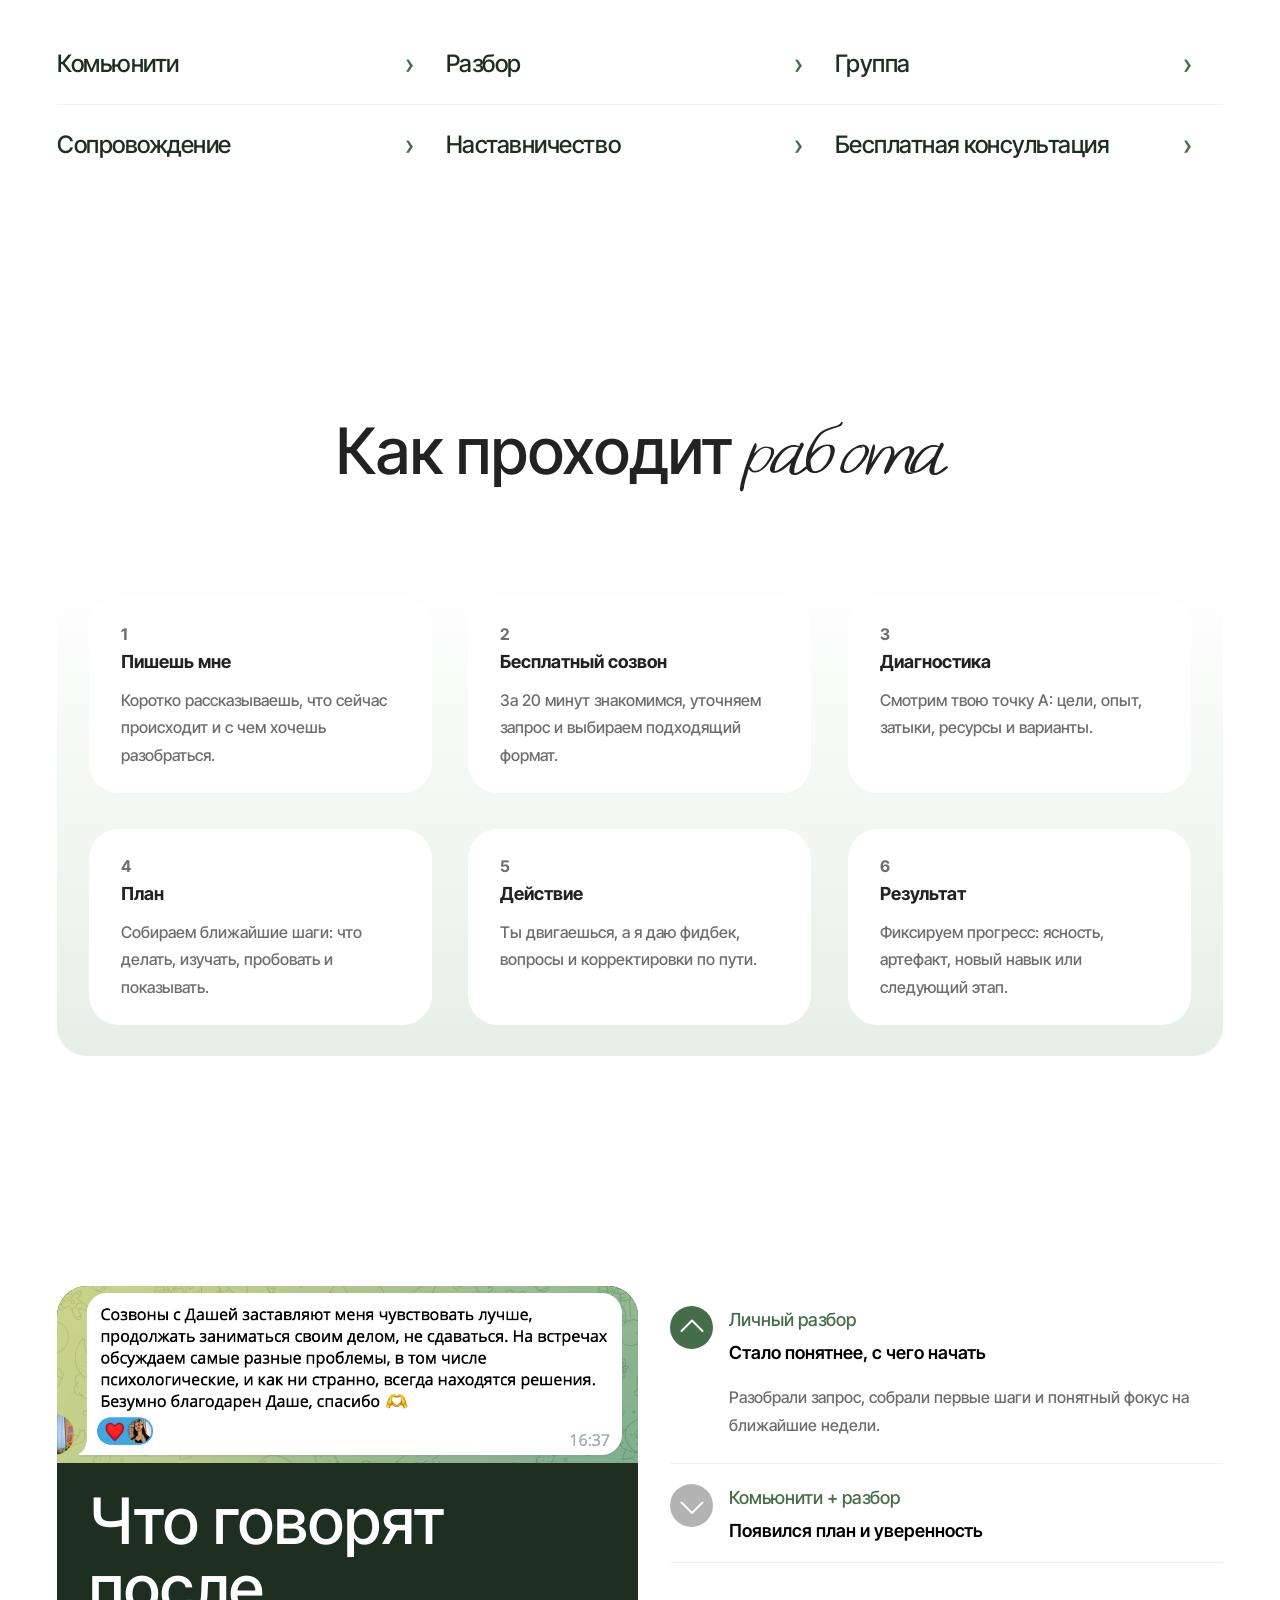
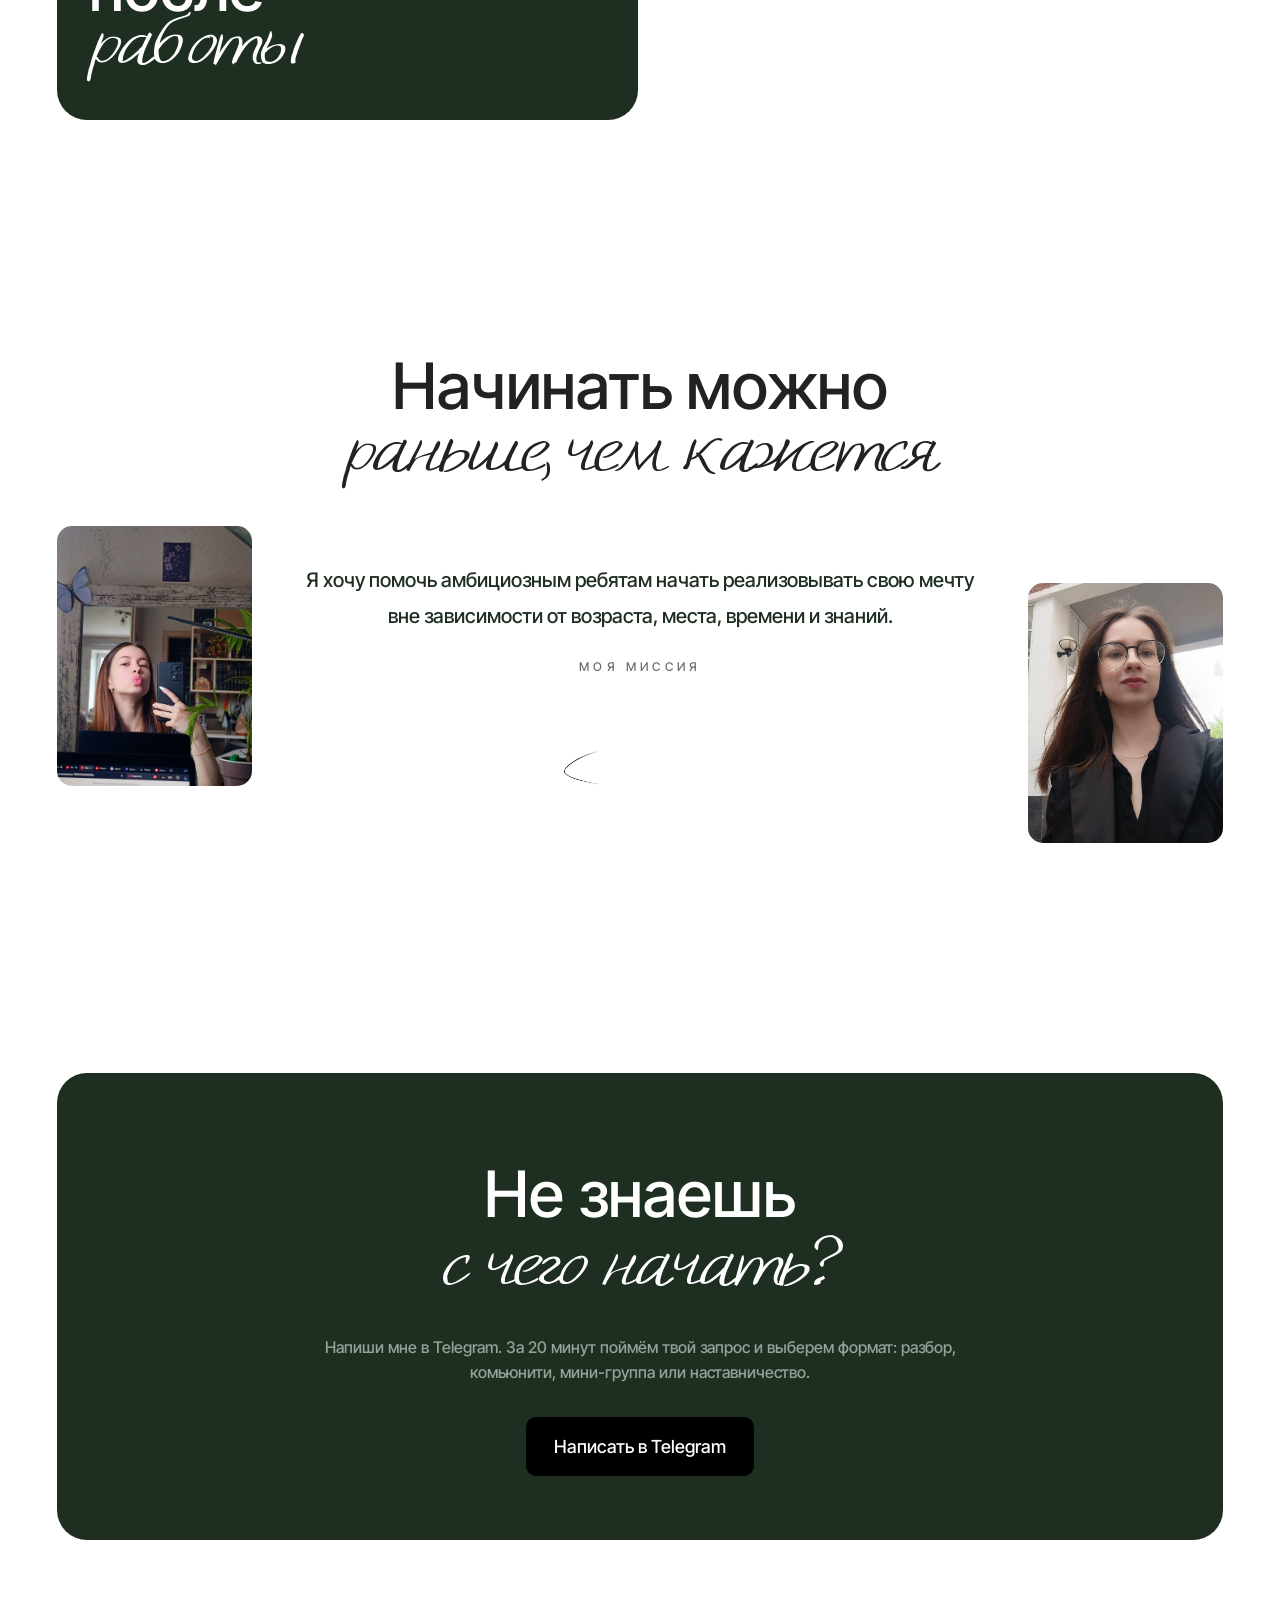
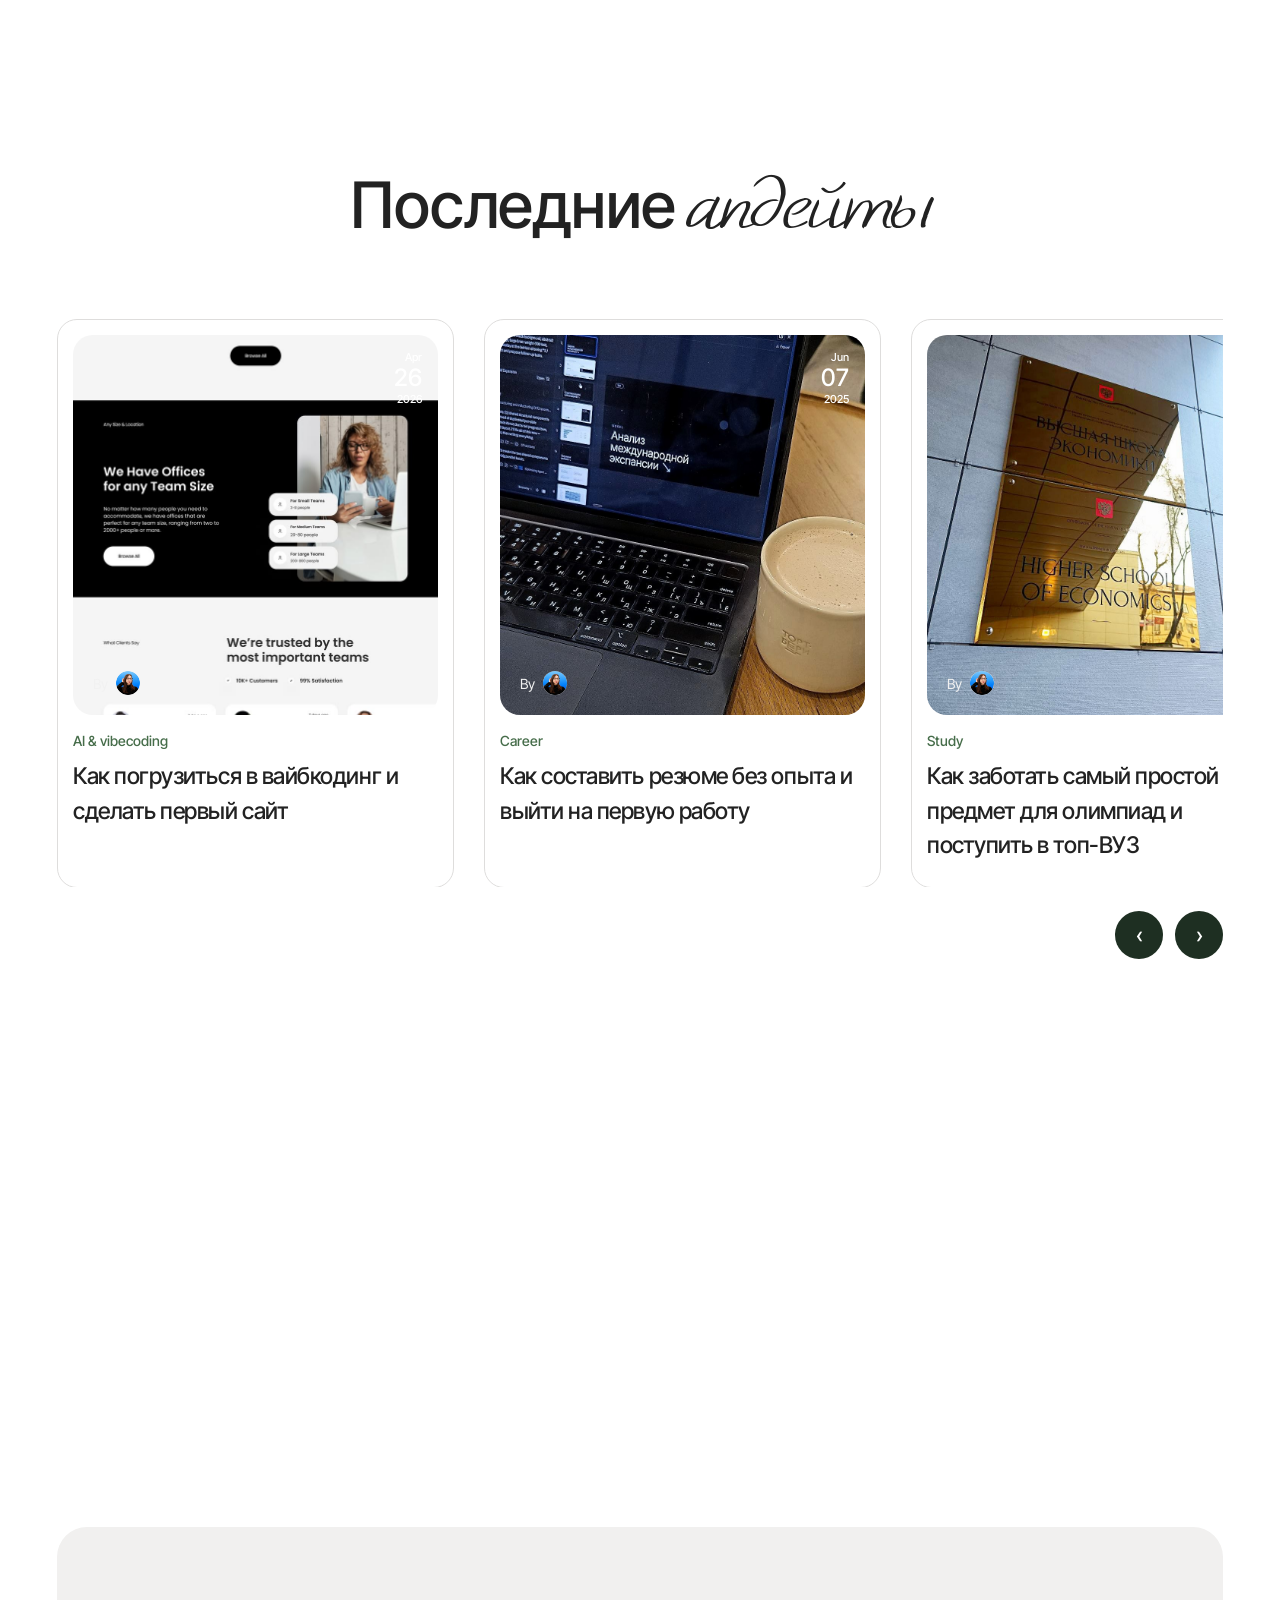
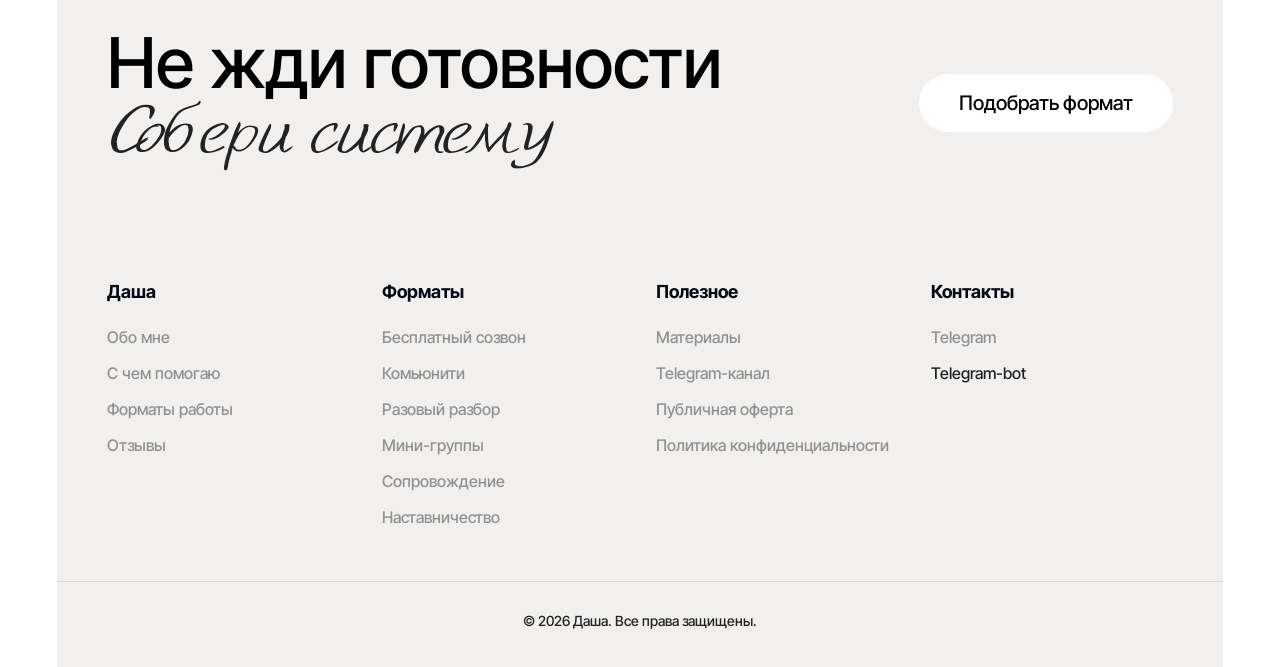
==== commit a9d25ab3: "Обновить даты карточек в «Последние апдейты» Вайб-кодинг: 26.04.2026, резюме без опыта: 07.06.2025, " ====
--- a/index.html
+++ b/index.html
@@ -433,7 +433,7 @@
             <a href="https://t.me/dariyapay/1908" class="blog-card" target="_blank" rel="noopener noreferrer">
               <div class="blog-card__img">
                 <img src="assets/images/blog-1.png" alt="">
-                <div class="blog-card__date"><span>Feb</span><strong>06</strong><span>2024</span></div>
+                <div class="blog-card__date"><span>Apr</span><strong>26</strong><span>2026</span></div>
                 <div class="blog-card__by">By <img src="assets/images/avatar.jpg" alt="" width="24" height="24"></div>
               </div>
               <p class="blog-card__tag">AI &amp; vibecoding</p>
@@ -442,7 +442,7 @@
             <a href="https://t.me/dariyapay/1625" class="blog-card" target="_blank" rel="noopener noreferrer">
               <div class="blog-card__img">
                 <img src="assets/images/blog-2.png" alt="">
-                <div class="blog-card__date"><span>Feb</span><strong>06</strong><span>2024</span></div>
+                <div class="blog-card__date"><span>Jun</span><strong>07</strong><span>2025</span></div>
                 <div class="blog-card__by">By <img src="assets/images/avatar.jpg" alt="" width="24" height="24"></div>
               </div>
               <p class="blog-card__tag">Career</p>
@@ -451,7 +451,7 @@
             <a href="https://t.me/dariyapay/1165" class="blog-card" target="_blank" rel="noopener noreferrer">
               <div class="blog-card__img">
                 <img src="assets/images/blog-3.png" alt="">
-                <div class="blog-card__date"><span>Feb</span><strong>06</strong><span>2024</span></div>
+                <div class="blog-card__date"><span>Aug</span><strong>21</strong><span>2024</span></div>
                 <div class="blog-card__by">By <img src="assets/images/avatar.jpg" alt="" width="24" height="24"></div>
               </div>
               <p class="blog-card__tag">Study</p>
